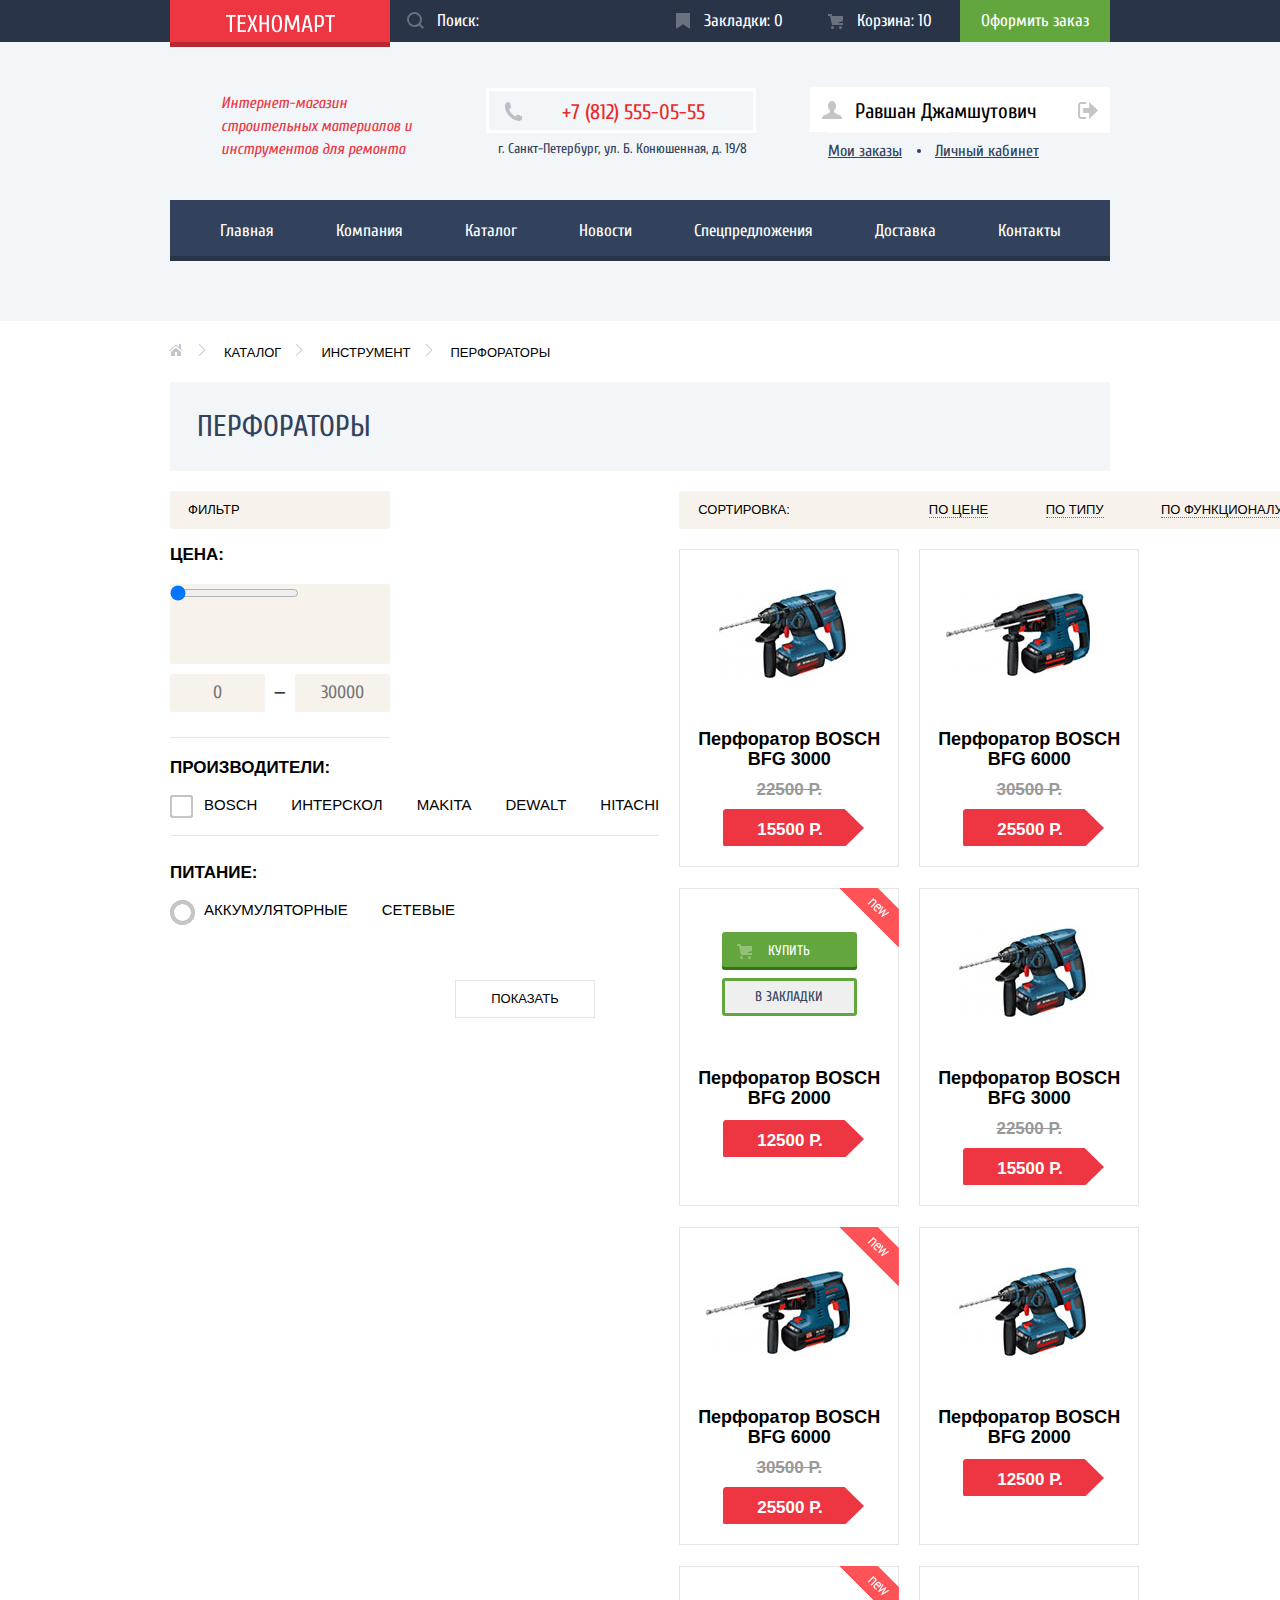
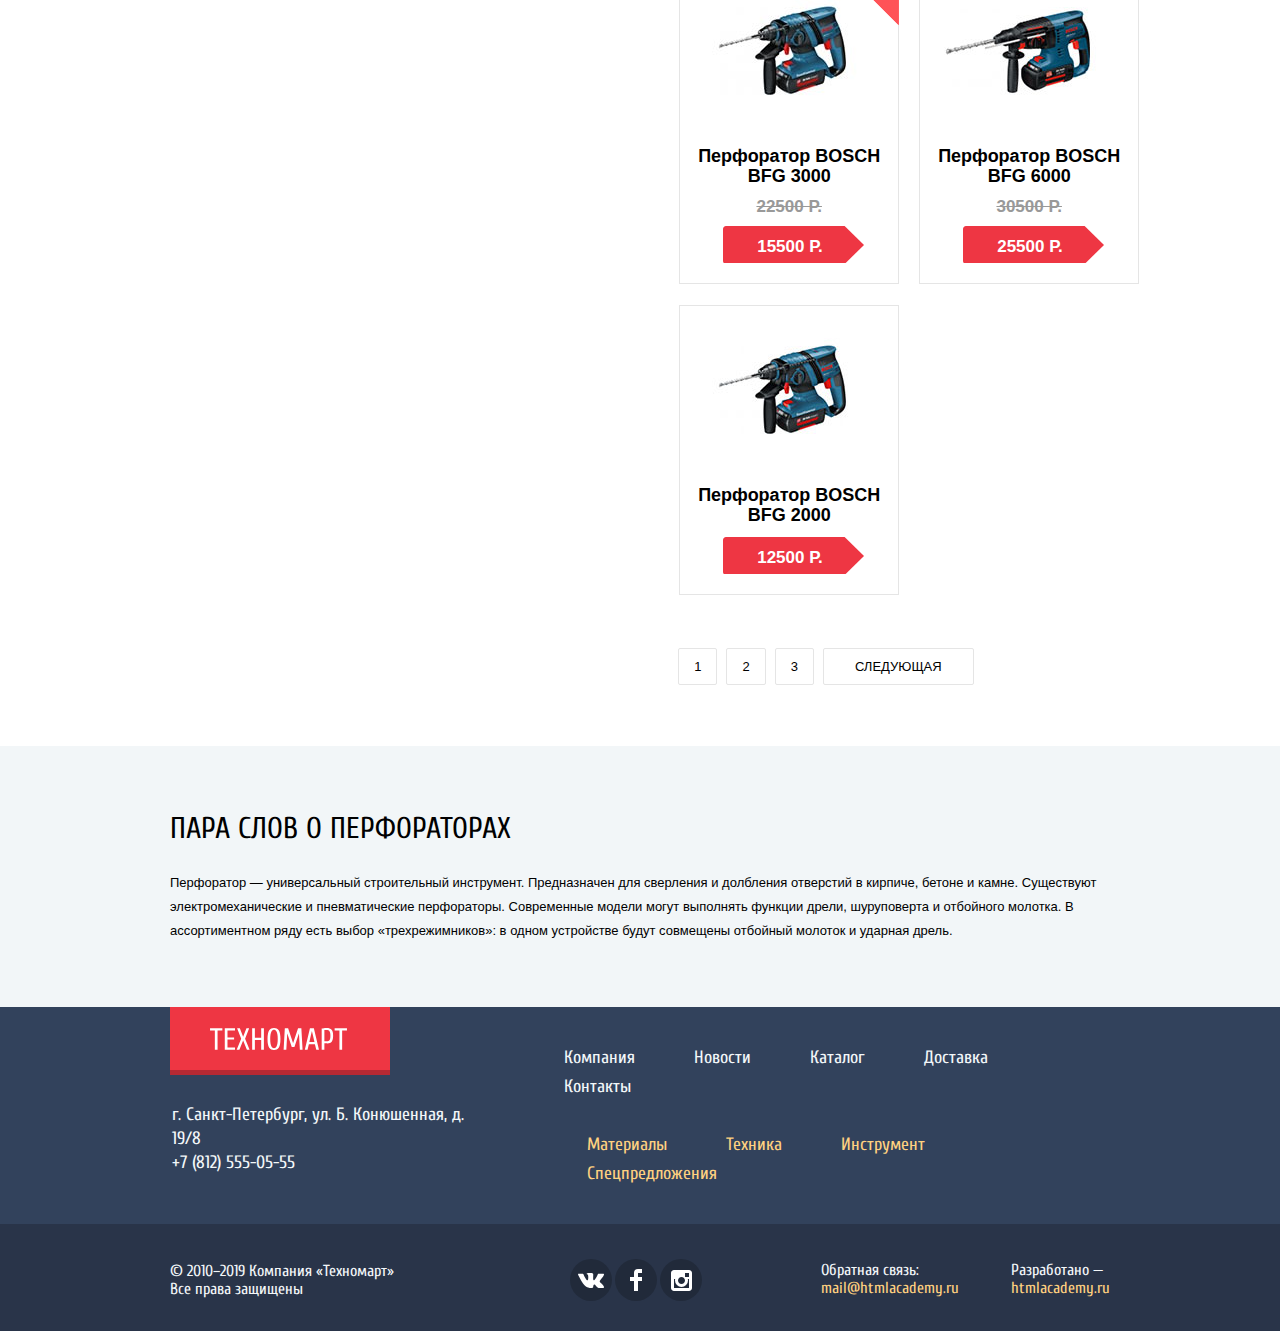
==== catalog.html @ efc005cf "Исправлены замечания :" ====
<!DOCTYPE html>
<html lang="ru">

<head>
  <meta charset="utf-8">
  <title>HTML Academy: Техномарт</title>
  <link rel="stylesheet" href="css/normalize.css">
  <link rel="stylesheet" href="css/style.css">
  <link href="https://fonts.googleapis.com/css?family=Open+Sans:400,700&subset=cyrillic-ext,cyrillic" rel="stylesheet"
    type="text/css">
  <link href="https://fonts.googleapis.com/css?family=Cuprum:400,400i,700&display=swap&subset=cyrillic"
    rel="stylesheet">
</head>

<body class="catalog-page">
  <header class="main-header-catalog">
    <!-- Секция верхней части header -->
    <div class="top-block">
      <div class="container">
        <div class="top-block-wrap">
          <!-- Логотип -->
            <a class="header-logo" href="index.html" class="logo"></a>
          <!-- Форма поиска -->
          <div class="search">
            <form action="#">
              <svg xmlns="http://www.w3.org/2000/svg" width="17" height="17" viewBox="0 0 17 17">
                <path fill="#ffffff"
                  d="M17 15.586l-3.542-3.542A7.465 7.465 0 0 0 15 7.5 7.5 7.5 0 1 0 7.5 15c1.71 0 3.282-.579 4.544-1.542L15.586 17 17 15.586zM2 7.5C2 4.467 4.467 2 7.5 2 10.532 2 13 4.467 13 7.5c0 3.032-2.468 5.5-5.5 5.5A5.506 5.506 0 0 1 2 7.5z" />
              </svg>
              <input type="search" name="search" placeholder="Поиск:">
              <button class="visually-hidden" type="submit">Отправить</button>
            </form>
          </div>
          <!-- Закладки -->
          <div class="bookmarks">
            <a class="bookmarks-link" href="#">Закладки: 0</a>
          </div>
          <!-- Корзина -->
          <div class="basket">
            <a class="basket-link" href="#">Корзина: 10</a>
          </div>
          <!--  Кнопка оформить заказ -->
          <div class="btn-checkout">
            <a class="checkout-link" href="#">Оформить заказ</a>
          </div>
        </div>
      </div>
    </div>

    <!-- Секция средней части header -->
    <div class="container">
      <div class="header-middle">
        <!-- Заголовок h1 -->
        <p class="description">
          Интернет-магазин строительных материалов и инструментов для ремонта
        </p>
        <!-- Адрес и телефон -->
        <div class="header-contacts">
          <div class="header-tel">
            <a class="header-tel-link" href="tel:+78125550505">+7 (812) 555-05-55</a>
          </div>
          <div class="header-address">
            <p>г. Санкт-Петербург, ул. Б. Конюшенная, д. 19/8</p>
          </div>
        </div>

        <!-- Вход и регистрация -->
        <div class="user-in">
          <ul class="ul-style">
            <li class="login-link">
              <a href="#">
                <svg xmlns="http://www.w3.org/2000/svg" width="20" height="17" viewBox="0 0 20 17">
                  <path fill="#c5c5c5" d="M14.875 8.5L6 0v6H0v5h6v6z" />
                  <path fill="#c5c5c5"
                    d="M16.986 15.01h-5.027V17h5.027c2.178 0 3.004-1.81 3.029-3.026V3.028C19.99 1.811 19.164 0 16.986 0h-5.027v1.99h5.027c.839 0 .992.681 1.01 1.057v10.904c-.017.376-.171 1.059-1.01 1.059z" />
                </svg>Войти</a>
            </li>
            <li class="check-in-link"><a href="#">Регистрация</a></li>
          </ul>
        </div>

        <div class="account">
          <ul class="ul-style">
            <li class="user-name">
              <svg class="name" xmlns="http://www.w3.org/2000/svg" width="20" height="18" viewBox="0 0 20 18">
                <path fill="#c5c5c5"
                  d="M17.881 14.166c-2.144-.735-4.256-1.666-5.207-2.39-.657-.501-.77-1.618-.517-2.415 1.118-.903 1.864-2.477 1.864-4.278C14.021 2.276 12.221 0 10 0S5.979 2.276 5.979 5.083c0 1.801.746 3.374 1.863 4.277.253.798.141 1.915-.517 2.416-.95.724-3.063 1.654-5.207 2.39S0 18 0 18h20s.025-3.099-2.119-3.834z" />
              </svg>
              Равшан Джамшутович
              <svg class="logout" xmlns="http://www.w3.org/2000/svg" width="21" height="17" viewBox="0 0 21 17">
                <g fill="#c5c5c5">
                  <path fill="#c5c5c5" d="M21 8.5L12.125 0v6h-6v5h6v6z" />
                  <path fill="#c5c5c5"
                    d="M3.106 13.952V3.048c.018-.376.171-1.057 1.01-1.057h5.027V0H4.116C1.938 0 1.112 1.81 1.087 3.027v10.946C1.112 15.189 1.938 17 4.116 17h5.027v-1.99H4.116c-.839 0-.992-.683-1.01-1.058z" />
                </g>
              </svg>
            </li>
            <!-- <div class="account-list"> -->
            <li><a href="#" class="my-orders">Мои заказы</a></li>
            <li><span class="point"></span></li>
            <li><a href="#" class="personal-account">Личный кабинет</a></li>
            <!-- </div> -->
          </ul>
        </div>
      </div>
    </div>

    <!-- Основное меню -->
    <div class="container">
      <nav class="main-navigation">
        <ul class="ul-style main-menu">
          <li class="li-style"><a href="#">Главная</a></li>
          <li class="li-style"><a href="#">Компания</a></li>
          <li class="li-style"><a href="#">Каталог</a></li>
          <li class="li-style"><a href="#">Новости</a></li>
          <li class="li-style"><a href="#">Спецпредложения</a></li>
          <li class="li-style"><a href="#">Доставка</a></li>
          <li class="li-style"><a href="#">Контакты</a></li>
        </ul>
      </nav>
    </div>
  </header>
  <main class="main-catalog">
    <div class="container">
      <!-- Хлебные крошки -->
      <div class="breadcrumbs-style">
        <ul class="ul-style breadcrumbs">
          <li class="li-style"><a class="index" href="index.html"></a></li>
          <li class="li-style"><a class="breadcrumbs-link" href="#">Каталог</a></li>
          <li class="li-style"><a class="breadcrumbs-link" href="#">Инструмент</a></li>
          <li class="li-style"><a class="breadcrumbs-link" href="#">Перфораторы</a></li>
        </ul>
      </div>
      <h1 class="perforator-title">Перфораторы</h1>
      <!--Всплывающее окно "Товар добавлен в корзину"-->
      <div class="order-status">
        <div class="order-white">
          <span class="icon-mark"></span>
          <p>Товар добавлен в корзину!</p>
          <button class="modal-close" type="button">Закрыть</button>
        </div>
        <div class="order-gray">
          <a class="checkout button-red" href="#">Оформить заказ</a>
          <button class="continue-shopping" type="button">Продолжить покупки</button>
        </div>
      </div>
      <!-- Фильтр выбора производителя и питания-->
      <div class="main-columns">
        <section class="range-options">
          <h2 class="visually-hidden">Выбор опций</h2>
          <h3 class="filter">Фильтр</h3>
          <h3 class="price">Цена:</h3>

          <div class="slider-price">
              <input type="range" min="0" max="30000" step="10" value="50">
          </div>
          
          <div class="input-price">
            <form action="#">
              <input type="text" name="min" placeholder="0">
              <span class="defis">&mdash;</span>
              <input type="text" name="max" placeholder="30000">
              <button class="visually-hidden" type="submit">Отправить</button>
            </form>
          </div>
          <form action="#" name="manufacturers">
            <fieldset class="fieldset-style manufacturers">
              <legend>Производители:</legend>
              <label>
                <input type="checkbox" name="manufacturer" value="BOSH">
                <span class="pseudocheckbox">bosch</span>
              </label>
              <label>
                <input type="checkbox" name="manufacturer" value="ИНТЕРСКОЛ">
                <span class="pseudocheckbox">интерскол</span>
              </label>
              <label>
                <input type="checkbox" name="manufacturer" value="MAKITA">
                <span class="pseudocheckbox">makita</span>
              </label>
              <label>
                <input type="checkbox" name="manufacturer" value="DEWALT">
                <span class="pseudocheckbox">dewalt</span>
              </label>
              <label>
                <input type="checkbox" name="manufacturer" value="HITACHI">
                <span class="pseudocheckbox">hitachi</span>
              </label>
            </fieldset>
            <fieldset class="fieldset-style power">
              <legend>Питание:</legend>
              <label>
                <input type="radio" name="power" value="battery">
                <span class="pseudocheckbox">Аккумуляторные</span>
              </label>
              <label>
                <input type="radio" name="power" value="plug">
                <span class="pseudocheckbox">Сетевые</span>
              </label>
              <div class="button">
                <input type="submit" value="Показать">
              </div>
            </fieldset>
          </form>
        </section>
        <!-- Каталог товаров -->
        <section class="catalog">
          <h2 class="visually-hidden">Список перфораторов</h2>

          <div class="sorting-block">
            <h3 class="sorting">Сортировка:</h3>
              <ul class="ul-style sorting-list">
                <li><a class="sorting-link" href="#">По цене</a></li>
                <li><a class="sorting-link" href="#">По типу</a></li>
                <li><a class="sorting-link" href="#">По функционалу</a></li>
              </ul>
            <span class="sorting-up" tabindex="0">
              <svg xmlns="http://www.w3.org/2000/svg" width="11" height="10" viewBox="0 0 11 10">
                <path fill="#231F20" d="M5.5 0L0 10h11z" /></svg>
            </span>
            <span class="sorting-down" tabindex="0">
              <svg xmlns="http://www.w3.org/2000/svg" width="11" height="10" viewBox="0 0 11 10">
                <path fill="#231F20" d="M5.5 10L0 0h11" /></svg>
            </span>
          </div>
          <ul class="ul-style catalog-list">
            <li class="catalog-item">
              <img src="/img/Perforator_1.jpg" width="218" height="170" alt="Перфоратор BOSH BFG 3000">
              <div class="catalog-title">Перфоратор BOSCH</div>
              <div class="catalog-model">BFG 3000</div>
              <div class="discount">22500 Р.</div>
              <div class="catalog-price">15500 Р.</div>
            </li>
            <li class="li-style catalog-item">
              <img src="/img/Perforator_2.jpg" width="218" height="170" alt="Перфоратор BOSH BFG 6000">
              <div class="catalog-title">Перфоратор BOSCH</div>
              <div class="catalog-model">BFG 6000</div>
              <div class="discount">30500 Р.</div>
              <div class="catalog-price">25500 Р.</div>
            </li>
            <li class="li-style catalog-item">
              <div class="new">новинка</div>
              <div class="catalog-buttons">
                <a class="buy-item" href="#">Купить</a>
                <button class="to-bookmarks" type="button">В закладки</button>
              </div>
              <img src="/img/Perforator_3.jpg" width="218" height="170" alt="Перфоратор BOSH BFG 2000">
              <div class="catalog-title">Перфоратор BOSCH</div>
              <div class="catalog-model">BFG 2000</div>
              <div class="discount"></div>
              <div class="catalog-price">12500 Р.</div>
            </li>
            <li class="catalog-item">
              <img src="/img/Perforator_1.jpg" width="218" height="170" alt="Перфоратор BOSH BFG 3000">
              <div class="catalog-title">Перфоратор BOSCH</div>
              <div class="catalog-model">BFG 3000</div>
              <div class="discount">22500 Р.</div>
              <div class="catalog-price">15500 Р.</div>
            </li>
            <li class="li-style catalog-item">
              <div class="new">новинка</div>
              <img src="/img/Perforator_2.jpg" width="218" height="170" alt="Перфоратор BOSH BFG 6000">
              <div class="catalog-title">Перфоратор BOSCH</div>
              <div class="catalog-model">BFG 6000</div>
              <div class="discount">30500 Р.</div>
              <div class="catalog-price">25500 Р.</div>
            </li>
            <li class="li-style catalog-item">
              <img src="/img/Perforator_3.jpg" width="218" height="170" alt="Перфоратор BOSH BFG 2000">
              <div class="catalog-title">Перфоратор BOSCH</div>
              <div class="catalog-model">BFG 2000</div>
              <div class="discount"></div>
              <div class="catalog-price">12500 Р.</div>
            </li>
            <li class="catalog-item">
              <div class="new">новинка</div>
              <img src="/img/Perforator_1.jpg" width="218" height="170" alt="Перфоратор BOSH BFG 3000">
              <div class="catalog-title">Перфоратор BOSCH</div>
              <div class="catalog-model">BFG 3000</div>
              <div class="discount">22500 Р.</div>
              <div class="catalog-price">15500 Р.</div>
            </li>
            <li class="li-style catalog-item">
              <img src="/img/Perforator_2.jpg" width="218" height="170" alt="Перфоратор BOSH BFG 6000">
              <div class="catalog-title">Перфоратор BOSCH</div>
              <div class="catalog-model">BFG 6000</div>
              <div class="discount">30500 Р.</div>
              <div class="catalog-price">25500 Р.</div>
            </li>
            <li class="li-style catalog-item">
              <img src="/img/Perforator_3.jpg" width="218" height="170" alt="Перфоратор BOSH BFG 2000">
              <div class="catalog-title">Перфоратор BOSCH</div>
              <div class="catalog-model">BFG 2000</div>
              <div class="discount"></div>
              <div class="catalog-price">12500 Р.</div>
            </li>
          </ul>
          <!-- Пагинация -->
          <ul class="ul-style pagination-list">
            <li class="pagination-item-current"><a href="#">1</a></li>
            <li class=""><a>2</a></li>
            <li class=""><a href="#">3</a></li>
            <li class="next"><a href="#">Следующая</a></li>
          </ul>
        </section>
      </div>
    </div>
    <section class="about-perforators">
      <div class="container-text">
        <h2>Пара слов о перфораторах</h2>
        <p>Перфоратор — универсальный строительный инструмент. Предназначен для сверления и долбления отверстий в
          кирпиче, бетоне и камне.
          Существуют электромеханические и пневматические перфораторы. Современные
          модели могут выполнять функции дрели, шуруповерта и отбойного молотка. В ассортиментном ряду есть выбор
          «трехрежимников»: в одном устройстве будут
          совмещены отбойный молоток и ударная дрель.
        </p>
      </div>
    </section>
  </main>
  <!-- Футер -->
  <footer class="main-footer">
    <!-- Светлая часть футера -->
    <div class="footer-light">
      <div class="container light">

        <div class="footer-logo-address">
          <!-- Логотип футера -->
          <div class="footer-logo">
            <a href="#" class="logo"></a>
          </div>
          <!-- Адрес и телефон в футере -->
          <div class="address-down">
            <p>г. Санкт-Петербург, ул. Б. Конюшенная, д. 19/8</p>
            <a href="tel:+78125550505">+7 (812) 555-05-55</a>
          </div>
        </div>

        <div class="footer-menu">
          <!-- Меню футера верхнее -->
          <ul class="ul-style footer-menu-above">
            <li class="li-style"><a href="#">Компания</a></li>
            <li class="li-style"><a href="#">Новости</a></li>
            <li class="li-style"><a href="#">Каталог</a></li>
            <li class="li-style"><a href="#">Доставка</a></li>
            <li class="li-style"><a href="#">Контакты</a></li>
          </ul>
          <!-- Меню футера нижнее -->
          <ul class="ul-style footer-menu-below">
            <li class="li-style"><a href="#">Материалы</a></li>
            <li class="li-style"><a href="#">Техника</a></li>
            <li class="li-style"><a href="#">Инструмент</a></li>
            <li class="li-style"><a href="#">Спецпредложения</a></li>
          </ul>
        </div>
      </div>
    </div>

    <!-- Темная часть футера -->
    <div class="footer-dark">
      <div class="container dark">
        <h2 class="visually-hidden">Контактная информация</h2>
        <!-- Копирайт -->
        <div class="copyright">
          <p> &copy; 2010–2019 Компания «Техномарт» Все права защищены
          </p>
        </div>
        <!-- Социальные сети -->
        <div class="footer-social">
          <ul class="ul-style">
            <li class="li-style social-btn-vk">
              <a href="#" class="social-vk"><span class="visually-hidden">Вконтакте</span>
              </a>
            </li>
            <li class=" li-style social-btn-fb">
              <a href="#" class="social-btn-fb"><span class="visually-hidden">Фейсбук</span></a>
            </li>
            <li class="li-style social-btn-insta">
              <a href="#" class="social-btn-inst"><span class="visually-hidden">Инстаграм</span></a>
            </li>
          </ul>
        </div>
        <!-- Обратная связь -->
        <div class="feedback-email">
          <p>Обратная связь:</p>
          <a class="footer-email" href="mail@htmlacademy.ru">mail@htmlacademy.ru</a>
        </div>
        <div class="footer-developed">
          <p>Разработано — </p>
          <a class="footer-htmlacademy" href="https://htmlacademy.ru">htmlacademy.ru</a>
        </div>
      </div>
    </div>
  </footer>
</body>

</html>
---- css/style.css ----
*,
*::before,
*::after {
  box-sizing: inherit;
}

html {
  box-sizing: border-box;
}

body {
  margin: 0;
  padding: 0;

  font-family: "Cuprum", "Arial", sans-serif;
  font-size: 18px;
  line-height: 24px;
  font-weight: 400;
  color: black;

  background-color: #ffffff;
}

input,
textarea,
iframe {
  border: none;
}

img {
  max-width: 100%;
  height: auto;
}

a {
  text-decoration: none;
  color: #000000;
}

.ul-style {
  list-style-type: none;
  margin: 0;
  padding: 0;
  font-size: 0;
}

h1 {
  margin: 0;
}

h2 {
  font-size: 30px;
  line-height: 30px;
  font-weight: 400;
  text-transform: uppercase;
  margin: 0;
}

h3 {
  font-family: "PT Sans", "Arial", sans-serif;
  font-size: 13px;
  font-weight: 400;
  line-height: 18px;
  text-transform: uppercase;
  margin: 0;
}


p {
  font-family: "PT Sans", "Arial", sans-serif;
  font-size: 13px;
  font-weight: 400;
  line-height: 24px;
  margin: 0;
}

.visually-hidden {
  position: absolute;
  width: 1px;
  height: 1px;
  margin: -1px;
  border: 0;
  padding: 0;
  clip: rect(0 0 0 0);
  overflow: hidden;
}

.button-red {
  display: flex;
  justify-content: center;

  padding: 11px 20px;

  font-size: 14px;
  font-weight: 400;
  line-height: 18px;
  color: #ffffff;
  text-transform: uppercase;

  background-color: #ee3643;
  border-radius: 3px;

  cursor: pointer;
}

.button-red:hover {
  background-color: #ca2c37;
}

.button-red:active {
  background-color: #ba2732;
}

.main-header {
  padding-bottom: 60px;
  margin-bottom: 60px;

  background-color: #f2f6f8;
}

/* Стилизация верхнего логотипа, поиска, закладки, корзина, кнопки "Оформить заказ" */
.top-block {
  background-color: #293449;
}

.top-block-wrap {
  position: relative;
  display: flex;
}

.header-logo {
  position: absolute;
  z-index: 1;
  width: 220px;
  height: 47px;

  background-color: #ee3643;
  box-shadow: inset 0px -5px 0 0 rgba(0, 0, 0, 0.24);

  background-image: url(../img/logo-technomart.svg);
  background-repeat: no-repeat;
  background-size: 109px 19px;
  background-position: 50% 50%;

  cursor: pointer;
}

.header-logo:hover {
  background-color: #ca2c37;
}

.header-logo:active {
  background-color: #ba2732;
}

/* Форма поиска */
.search {
  position: relative;
}

.search input {
  width: 270px;
  min-height: 42px;

  margin-left: 220px;
  padding-left: 47px;

  background-color: #293449;
}

.search svg {
  position: absolute;
  left: 237px;
  top: 12px;
  fill-opacity: 0.3;
}

.search:hover path {
  fill-opacity: 1;
}

.search:focus path {
  fill: #ee3643;
}

.top-block a,
.top-block input::placeholder {
  font-size: 17px;
  line-height: 18px;
  color: #ffffff;
}

.search input:hover {
  background-color: #212a3a;
}

.search input:focus {
  background-color: #ffffff;
}



/* Общая стилизация  */
.bookmarks,
.basket,
.btn-checkout {
  position: relative;
  display: flex;
  justify-content: center;
  align-items: center;

  width: 151px;
  height: 42px;
}

/* Закладки */
.bookmarks-link {
  margin-left: 16px;
}

.bookmarks::before {
  position: absolute;
  width: 14px;
  height: 16px;
  left: 16px;
  opacity: 0.3;

  content: " ";
  background-image: url(../img/icon-bookmark.svg);
  background-repeat: no-repeat;
}

.bookmarks:hover {
  background-color: #212a3a;
}
.bookmarks:hover::before {
  opacity: 1;
}

.bookmarks:active {
  background-color: #161d29;
  opacity: 0.6;
}

/* Корзина */
.basket-link {
  margin-left: 18px;
}

.basket::before {
  position: absolute;
  left: 18px;
  width: 15px;
  height: 15px;

  content: " ";
  background-image: url(../img/icon-cart.svg);
  background-repeat: no-repeat;
  opacity: 0.3;
}

.bookmarks .basket:focus {
  background-color: #ee3643;
}

.basket:hover {
  background-color: #212a3a;
}
.basket:hover::before {
  opacity: 1;
}

.basket:active {
  background-color: #161d29;
  opacity: 0.6;
}



/* Кнопка оформления заказа */
.btn-checkout {
  background-color: #63a63e;
}

.btn-checkout:hover {
  background-color: #5fbb2d;
}

.btn-checkout:active {
  background-color: #518534;
  opacity: 0.5;
}

/* Описание в хедере h1 телефон, адрес, блок "Войти Регистрация" */
.header-middle {
  position: relative;
  display: flex;
  margin-bottom: 39px;
}

/* Заголовок  h1 описание магазина */
.description {
  width: 210px;
  margin-top: 50px;
  margin-left: 51px;

  font-family: "Cuprum", "Arial", sans-serif;
  font-size: 16px;
  font-weight: 400;
  font-style: italic;
  line-height: 23px;
  text-align: left;
  color: #ee3643;

  letter-spacing: normal;
}

/* Блок адрес и телефон */
.header-tel {
  position: relative;
  display: flex;

  width: 270px;
  min-height: 45px;

  margin-top: 46px;
  margin-left: 58px;
  margin-right: 73px;
  margin-bottom: 4px;

  border: solid 3px #ffffff;
}

.header-tel-link {

  margin-left: 73px;
  margin-top: 9px;


  font-size: 21px;
  font-weight: 400;
  color: #e9292a;
}

.header-tel::before {
  position: absolute;

  width: 18px;
  height: 19px;
  left: 15px;
  top: 11px;

  content: " ";
  background-image: url(../img/icon-phone.svg);
  background-repeat: no-repeat;
}

.header-address {
  margin-left: 70px;
}

.header-address p {
  font-family: "Cuprum", "Arial", sans-serif;
  font-size: 14px;
  font-weight: 400;
  line-height: 24px;
  color: #32425c;
}

/* Войти Регистрация */

.user-in {
  width: 282px;
  margin-top: 46px;
}

.user-in .login-link {
  position: relative;
  margin-right: 10px;
}

.login-link a,
.check-in-link a {
  display: flex;
  justify-content: center;
  align-items: center;

  min-height: 45px;

  background-color: #ffffff;
}

.login-link a {
  width: 121px;
  padding-left: 19px;
}

.check-in-link a {
  width: 150px;
}

.user-in ul {
  display: flex;
}

.user-in li {
  font-size: 21px;
}

.login-link svg {
  position: absolute;
  background-position: 0 0;
  left: 13px;
  top: 15px;
}

.login-link:hover path {
  fill: #32425c;
}

.user-in a:hover {
  color: #ee3643;
}

.user-in a:active {
  opacity: 0.3;
  color: #000000;
}

/* Основная навигация */
.main-navigation {
  background-color: #32425c;
  box-shadow: inset 0px -5px 0 0 #293449;
}

.main-menu {
  display: flex;
  justify-content: center;
  align-items: center;
  flex-wrap: wrap;

  min-height: 60px;
}

.main-menu a {
  display: block;

  padding: 22px 31px;

  font-size: 17px;
  font-weight: 400;
  line-height: 17px;
  color: #ffffff;
}

.main-menu a:hover {
  background-color: #1d2739;
}

.main-menu a:active {
  opacity: 0.5;
}

/* Основная часть сайта */
.container,
.container-text {
  width: 940px;
  margin: 0 auto;
}

/* Секция Наши предложения */

.offers .top {
  display: flex;
  justify-content: space-between;
}

.our-offers li {
  position: relative;
  width: 300px;
  min-height: 123px;
  margin-bottom: 20px;

  font-size: 24px;
  line-height: 30px;
  color: #ffffff;
}

.our-offers p {
  font-family: "Cuprum", "Arial", sans-serif;
  font-weight: 700;
  font-size: 24px;
  line-height: 30px;
  color: #ffffff;

  padding-top: 20px;
  padding-left: 21px;
}

.offers .icon-1 {
  position: absolute;
  width: 44px;
  height: 65px;

  right: 43px;
  top: 32px;

  content: "";
  background-image: url(../img/icon-1.svg);
  background-repeat: no-repeat;
}

.offers .icon-2 {
  position: absolute;
  width: 75px;
  height: 61px;

  right: 29px;
  top: 33px;

  content: "";
  background-image: url(../img/icon-2.svg);
  background-repeat: no-repeat;
}

.offers .icon-3 {
  position: absolute;
  width: 78px;
  height: 62px;

  right: 32px;
  top: 31px;

  content: "";
  background-image: url(../img/icon-3.svg);
  background-repeat: no-repeat;
}

.offers .icon-4 {
  position: absolute;
  width: 59px;
  height: 72px;

  right: 46px;
  top: 26px;

  content: "";
  background-image: url(../img/icon-4.svg);
  background-repeat: no-repeat;
}

.offers .icon-5 {
  position: absolute;
  width: 78px;
  height: 63px;

  right: 32px;
  top: 32px;

  content: "";
  background-image: url(../img/icon-5.svg);
  background-repeat: no-repeat;
}

.offers .button {
  position: absolute;
  left: 24px;
  top: 62px;

  min-width: 135px;
  min-height: 38px;

  font-size: 14px;
  line-height: 18px;
  text-transform: uppercase;
  border-radius: 3px;
  color: #ffffff;
  text-align: center;

  padding: 10px 10px;

  background-color: rgba(0, 0, 0, 0.10);
  
}

.offers .button:hover {
  background-color: rgba(0, 0, 0, 0.20);
}

.offers .button:active {
  background-color: rgba(0, 0, 0, 0.30);
}

.offers-down {
  display: flex;
  margin-bottom: 33px;
}

.offers-down li {
  margin-left: 20px;
}
.materials .new {
  top: 0;
  right: 0;
}
/* Слайдер */
.slider {
  position: relative;
  width: 620px;
  height: 266px;

  background-image: url(../img/slider.jpg);
  background-repeat: no-repeat;
}

.slider .button-red {
  position: absolute;
  min-width: 195px;
  min-height: 38px;
  left: 26px;
  top: 206px;
}

li.materials,
li.delivery {
  background-color: #ffbf47;
}

li.instrument {
  background-color: #3bbce3;
}

li.machinery {
  background-color: #dc91d8;
}

li.discounts {
  background-color: #8ed78f;
}

/* Популярные товары */

.catalog-popular {
  display: flex;
  justify-content: space-between;

  margin-bottom: 20px;
}
 .popular-goods-title,
.popular-manufacturers-title {
  display: flex;
  align-items: center;
  padding-left: 27px;

  margin-bottom: 20px;
  min-height: 89px;

  color: #32425c;

  background-color: #f9f5f0;
}

.popular-goods-title a {
  width: 253px;
  margin-left: 372px;
} 

/* Популярные производители */
.popular-manufacturers-title a {
  width: 253px;
  margin-left: 268px;
}

.manufacturers-list {
  width: 940px;
  display: flex;
  justify-content: space-between;
  align-items: center;
  flex-wrap: wrap;

  margin-bottom: 65px;
}

.manufacturers-list li {
  width: 220px;
  min-height: 145px;
  border: solid 1px #eaeaea;
  background-color: #ffffff;
  margin-bottom: 20px;

  background-repeat: no-repeat;
  background-position: 50% 50%;
}

.bosсh {
  background-image: url(../img/bosch.png);
}

.makita {
  background-image: url(../img/makita.png);
}

.dewalt {
  background-image: url(../img/dewalt.png);
}

.interskol {
  background-image: url(../img/interskol.png);
}

.hitachi {
  background-image: url(../img/hitachi.png);
}

.lg {
  background-image: url(../img/lg.png);
}

.aeg {
  background-image: url(../img/aeg.png);
}

.metabo {
  background-image: url(../img/metabo.png);
}


.manufacturers-list li:hover {
  box-shadow: 0px 10px 25px 0 rgba(41, 52, 73, 0.5);
}

.manufacturers-list li:active {
  box-shadow: 0px 4px 10px 0 rgba(41, 52, 73, 0.5);
  opacity: 0.3;
}

/* Секция Сервисы */
.servises {
  display: flex;
  justify-content: center;
  align-items: center;
  background-color: #f4f8f9;

  margin-bottom: 78px;
  padding-top: 65px;
}

.about-servises {
  width: 398px;
  margin-bottom: 70px;
}

.about-servises h2 {
  margin-bottom: 28px;
}


.servises-list {
  margin-right: 80px;
  margin-bottom: 100px;

  font-size: 21px;
  font-weight: 600;
  line-height: 30px;

}

.servises-list li {
  width: 240px;
  min-height: 61px;
  box-shadow: 0px 1px 0 0 #293449,
    inset 0px 1px 0 0 #405069;
  background-color: #32425c;

  padding-left: 21px;
  padding-top: 13px;

  color: #ffffff;

  cursor: pointer;
}
.servises-list li:hover {
  background-color: #293449;
}
.servises-list li:focus {
  background-color: #ffffff;
  color: #32425c;
}
.delivery {
  width: 275px;
}

.delivery h2 {
  font-size: 36px;
  line-height: 36px;
  color: #32425c;
  margin-top: -2px;
  margin-bottom: 26px;
}

.our-servises {
  position: relative;
  display: flex;

}
.our-servises:after {
  position: absolute;
  width: 10px;
  height: 279px;
  left: 231px;
  bottom: 44px;

  content: " ";
  background-image: url(../img/shadow.png);
  background-repeat: no-repeat;
}

.our-servises .track {
  position: absolute;
  top: 22px;
  left: 468px;
}

/* Секция "О компании" */
.contacts-wrapper {
  position: relative;
  display: flex;

  margin-bottom: 84px;
}

.about-company {
  display: block;
  min-width: 520px;
}

.about-company .transport {
  font-size: 18px;
  font-weight: 400;
  line-height: 20px;
  margin-bottom: 36px;
}

.transport li {
  margin-top: 20px;
  margin-left: 35px;
}

.transport .dash {
  position: relative;

}
.transport .dash::before {
  position: absolute;
  content: "";
  top: 11px;
  left: -35px;
  width: 25px;
  height: 2px;
  background-color: #ee3643;
}

.about-company p {
  margin-top: 26px;
}

.contacts {
  margin-left: 119px;
}

.contacts h2 {
  margin-bottom: 27px;
}

.contacts a {
  width: 300px;
}


.about-company a {
  width: 220px;
}

.contacts .map {
  margin: 32px 0;
  
}

/* -------------------------------------------Стилизация catalog.html------------------------------------------------------ */
.main-header-catalog {
  padding-bottom: 60px;
  margin-bottom: 23px;
  background-color: #f2f6f8;
}

.account {
  /* display: none; */
  position: absolute;
  z-index: 3;
  right: 0px;
  top: 45px;

  width: 300px;
}


.user-name:hover path {
  fill: #32425c;
}

.user-name:active path {
  fill: #c5c5c5;
}

.user-name:active {
  color: #c5c5c5;
}

.account a:hover {
  color: red;
}

.account a:active {
  color: #c5c5c5;
}

.account ul {
  display: flex;
  flex-wrap: wrap;
}

.my-orders,
.personal-account {
  margin-right: 15px;
  margin-left: 18px;
  text-decoration: underline;
}

.account .user-name {
  position: relative;
  background-color: #ffffff;

  font-size: 21px;
  min-width: 299px;
  min-height: 45px;
  padding-top: 12px;
  padding-left: 45px;

  margin-bottom: 7px;

}

.user-name .name {
  position: absolute;
  left: 12px;
  top: 14px;
}

.user-name .logout {
  position: absolute;
  right: 11px;
  top: 15px;
}

.account a {
  font-size: 16px;
  color: #32425c;
}

.account .point {
  position: absolute;
top: 62px;
left: 107px;

  width: 4px;
  height: 4px;
  border-radius: 50%;
  background-color: #32425c;
  margin-right: 13px;
  margin-bottom: 6px;
}

/* Хлебные крошки  */

.breadcrumbs-style {
  margin-bottom: 20px;
}

.breadcrumbs {
  /* position: relative; */
  display: flex;
  


  font-family: "PT Sans", "Arial", sans-serif;
  font-size: 13px;
  font-weight: 400;
  line-height: 18px;
  text-transform: uppercase;

}

.breadcrumbs-link {
  position: relative;
  margin-right: 40px;
}

.breadcrumbs .index {
position: relative;
margin-right: 54px;
}
.breadcrumbs .index::before {
  position: absolute;
  content: "";
  left: -2px;
  top: 1;
  width: 14px;
  height: 12px;

  background-image: url(../img/icon-home.svg);
  background-repeat: no-repeat;
}

.breadcrumbs .breadcrumbs-link::before {
  position: absolute;
  content: "\00a0";
  left: -56px;
  width: 14px;
  height: 12px;
  margin-left: 30px;
  background-image: url(../img/icon-right-small.svg);
  background-repeat: no-repeat;
}

/* Заголовок Перфораторы */
.perforator-title {
  min-height: 89px;

  font-weight: 400;
  font-size: 30px;
  line-height: 30px;
  text-transform: uppercase;

  padding-left: 27px;
  padding-top: 30px;
  margin-bottom: 20px;

  color: #32425c;
  background-color: #f2f6f8;
}

.main-columns {
  display: flex;
}

/* Блок с ценой */

.input-price form {
  width: 220px;
  display: flex;
  justify-content: space-between;
  align-items: center;

  margin-bottom: 15px;
  padding-bottom: 25px;

  border-bottom: 1px solid #e5e5e5;
}

.input-price input {
  width: 95px;
  min-height: 38px;
  background-color: #f7f3ec;
  border-radius: 3px;

  text-align: center;
}

/* Фильтр выбора призводителя и питания */

legend {
  font-family: "PT Sans", "Arial", sans-serif;
  font-size: 17px;
  font-weight: bold;
  line-height: 30px;
  text-transform: uppercase;
}

.fieldset-style {
  border: none;
  padding: 0;
  margin: 0;
  margin-bottom: 22px;
}

.fieldset-style legend {
  margin-bottom: 12px;
}

.fieldset-style .button {
  margin-top: 80px;
}



.range-options .filter {
  width: 220px;
  min-height: 38px;
  background-color: #f7f3ec;
  border-radius: 3px;

  padding-top: 10px;
  padding-left: 18px;
  margin-bottom: 11px;

}

.range-options .price {
  font-size: 17px;
  font-weight: bold;
  line-height: 30px;
  margin-bottom: 14px;
}

.range-options .slider-price {
  width: 220px;
  min-height: 80px;
  background-color: #f7f3ec;
  border-radius: 3px;

  margin-bottom: 10px;
}

.manufacturers,
.power {
  position: relative;
  display: flex;
}

.pseudocheckbox {
  margin-left: 34px;
  cursor: pointer;
}

.manufacturers {
  border-bottom: 1px solid #e5e5e5;
}

.manufacturers .pseudocheckbox::before {
  position: absolute;

  content: "";
  width: 26px;
  height: 23px;

  left: 0px;

  background-image: url(../img/checkbox-off.svg);
  background-repeat: no-repeat;
}

.manufacturers input[type=checkbox]:checked+.pseudocheckbox::before {
  content: "";
  width: 26px;
  height: 23px;

  left: 0px;

  background-image: url(../img/checkbox-on.svg);
  background-repeat: no-repeat;
}

.power .pseudocheckbox::before {
  position: absolute;
  content: "";
  width: 25px;
  height: 25px;

  left: 0;

  background-image: url(../img/radio-off.svg);
  background-repeat: no-repeat;
}

.power input[type=radio]:checked+.pseudocheckbox::before {
  content: "";
  width: 25px;
  height: 25px;

  left: 0px;

  background-image: url(../img/radio-on.svg);
  background-repeat: no-repeat;
}
.range-options input[type=submit] {
  width: 140px;
  min-height: 38px;
  border: solid 1px #e5e5e5;
  background-color: #ffffff;

  font-family: "PT Sans", "Arial", sans-serif;
  font-size: 13px;
  font-weight: 400;
  line-height: 18px;
  text-transform: uppercase;

  cursor: pointer;
}
.range-options label {
  font-family: "PT Sans", "Arial", sans-serif;
  font-size: 15px;
  line-height: 20px;
  text-transform: uppercase;

  margin-bottom: 20px;
}

.range-options input[type=checkbox],
input[type=radio] {
  display: none;
}



/* Блок сортировки */
.sorting-block {
  display: flex;
  align-items: center;

  min-height: 38px;
  background-color: #f7f3ec;
  border-radius: 3px;

  margin-left: 20px;
  margin-bottom: 20px;
}


.sorting-link {
  border-bottom: 1px dotted #ee3643;
  cursor: pointer;
}

.sorting-link:hover {
  border-bottom: 1px solid #ee3643;
  color: #000000;
}

.sorting-link:focus {
  color: #ee3643;
  border-bottom: none;
}

.sorting-up path,
.sorting-down path {
  fill: #c5c5c5;
}

.sorting-up {
  margin-right: 20px;
}

.sorting-up:hover path,
.sorting-down:hover path {
  fill: #000000;
}

.sorting-up:focus path,
.sorting-down:focus path {
  fill: #ee3643;
}

.sorting {
  margin-right: 139px;
  margin-left: 19px;
}

.sorting-list {
  width: 354px;
  margin-right: 46px;

  display: flex;
  justify-content: space-between;

  font-family: "PT Sans", "Arial", sans-serif;
  font-size: 13px;
  font-weight: 400;
  line-height: 18px;
  text-transform: uppercase;
  color: #b2b2b2;
}

/* Стилизация кнопок товара */

.catalog-buttons {
  /* display: none; */
  position: absolute;
  z-index: 1;

  width: 218px;
  height: 164px;

  font-family: "Cuprum", "Arial", sans-serif;
  font-size: 14px;
  line-height: 18px;
  font-weight: 400;

  padding-top: 43px;

  background-color: #ffffff;
}

.buy-item,
.to-bookmarks {
  width: 135px;
  height: 38px;
  border-radius: 3px;


  font-size: 14px;
  font-weight: normal;
  text-transform: uppercase;

}

.buy-item {
  position: relative;
  display: inline-flex;
  justify-content: center;
  align-items: center;

  color: #ffffff;
  background-color: #63a63e;
  box-shadow: inset 0px -3px 0 0 #367315;

  margin-bottom: 8px;
}
.buy-item::before {
  position: absolute;
  left: 15px;
  width: 15px;
  height: 15px;

  content: " ";
  background-image: url(../img/icon-cart.svg);
  background-repeat: no-repeat;
  opacity: 0.3;
}
.buy-item:hover::before {
  opacity: 1;
}

.buy-item:hover {
  background-color: #5fbb2d;
}

.buy-item:active {
  background-color: #518534;
}

.to-bookmarks {
  border: solid 3px #63a63e;

  color: #32425c;
}

.to-bookmarks:hover {
  border: solid 3px #32425c;
}

.to-bookmarks:active {
  opacity: 0.3;
}

/* Стилизация карточки товара */

.catalog-popular {
  display: flex;
  justify-content: space-between;

  margin-bottom: 20px;
}
 .popular-goods-title,
.popular-manufacturers-title {
  display: flex;
  align-items: center;
  padding-left: 27px;

  margin-bottom: 20px;
  min-height: 89px;

  color: #32425c;

  background-color: #f9f5f0;
}

.popular-goods-title a {
  width: 253px;
  margin-left: 372px;
} 

.catalog-list,
.popular-list {
  position: relative;
  display: flex;
  flex-wrap: wrap;

  margin-bottom: 42px;
}
.popular-list {
  justify-content: space-between;
  margin-bottom: 22px;
}

.catalog-list li,
.popular-list li {
  font-family: "PT Sans", "Arial", sans-serif;
  font-size: 17px;
  line-height: 18px;
  font-weight: bold;
}

.catalog-item,
.popular-item {
  position: relative;
  display: block;
  min-width: 219px;

  border: solid 1px #e5e5e5;
  background-color: #ffffff;

  text-align: center;
}
.catalog-item {
  margin-left: 20px;
  margin-bottom: 21px;
}

.catalog-item:hover,
.popular-item:hover {
  box-shadow: 0px 10px 25px 0 rgba(41, 52, 73, 0.5);
  background-color: #ffffff;
}

.catalog-item img,
.popular-item img {
  width: 100%;
  margin-bottom: 5px;
}

.catalog-title,
.catalog-model {
  font-size: 18px;
  line-height: 20px;
  color: #000000;
}

.catalog-model {
  margin-bottom: 12px;
}

.discount {
  color: #999999;
  text-decoration: line-through;
  margin-bottom: 10px;
}

.catalog-price {
  display: block;

  width: 141px;
  height: 37px;
  background-image: url(../img/red-button.svg);
  background-repeat: no-repeat;
  margin-left: 43px;
  margin-bottom: 20px;

  text-align: left;
  padding-left: 34px;
  padding-top: 12px;

  color: #ffffff;

}


.new {
  width: 60px;
  height: 59px;

  position: absolute;
  z-index: 2;
  top: -1px;
  right: -1px;
  background-image: url(../img/new.png);
  font-size: 0;
}

/* Стилизация пагинации */
.pagination-list {
  display: flex;
  margin-bottom: 63px;
  margin-left: 10px;
}

.pagination-list a {
  font-family: "PT Sans", "Arial", sans-serif;
  font-size: 13px;
  line-height: 18px;
  text-transform: uppercase;
  padding: 10px 15px;

  border: solid 1px #e5e5e5;
  border-radius: 2px;
  margin-left: 9px;
  color: #000000;
}

.pagination-list .next a {
  padding: 10px 31px;
}

.pagination-list a:hover {
  border: solid 1px #bdc6ca;
}

.pagination-list a:active {
  border: solid 1px #ee3643;
}

.pagination-list a:focus {
  background-color: #ee3643;
}

/* Секция "О перфораторах" */
.about-perforators {
  background-color: #f2f6f8;
  min-height: 261px;
}

.about-perforators h2 {
  padding-top: 68px;
  padding-bottom: 27px;
}

/* Футер ----------------------------------------*/

.footer-light {
  min-height: 193px;
  background-color: #32425c;
}

.light,
.dark {
  display: flex;
}

.footer-left {
  margin-right: 68px;
}

.footer-logo {
  width: 220px;
  height: 68px;
  box-shadow: inset 0px -5px 0 0 rgba(0, 0, 0, 0.24);
  background-color: #ee3643;

  background-image: url(../img/logo-technomart.svg);
  background-repeat: no-repeat;
  background-position: 40px 21px;

  margin-bottom: 28px;
}

.address-down {
  margin-bottom: 49px;
  margin-left: 2px;
}

.address-down p,
.address-down a,
.footer-menu-above a,
.footer-menu-below a {
  font-family: "Cuprum", "Arial", sans-serif;
  font-size: 18px;
  font-weight: 400;
  line-height: 24px;
  color: #f3f7f9;
  background-color: inherit;

}

.footer-menu .footer-menu-above,
.footer-menu-below {
  display: flex;
  flex-wrap: wrap;

}

.footer-menu {
  margin-top: 39px;
}

.footer-menu-above {
  margin-left: 9px;
}

.footer-menu-below {
  margin-top: 29px;
  margin-left: 32px;
}

.footer-menu li {
  margin-left: 59px;
}

.footer-menu li:hover {
  text-decoration: underline;
}

.footer-menu li:active {
  opacity: 0.5;
}

.footer-menu-below a {
  color: #ffd180;
}

.footer-dark {
  min-height: 107px;
  background-color: #293449;
}

.copyright {
  margin-right: 109px;
  margin-top: 38px;
}

/* Социальные сети */
.footer-social ul {
  display: flex;
  margin-top: 35px;
  margin-left: 54px;
}

.footer-social li {
  width: 42px;
  min-height: 42px;
  border-radius: 50%;
  background-color: #212a3a;

  margin-right: 3px;
}

.footer-social li:hover {
  background-color: #ee3643;
}

.social-btn-vk {
  background-image: url(../img/icon-vk.svg);
  background-repeat: no-repeat;
  background-position: 50% 50%;
}

.social-btn-fb {
  background-image: url(../img/icon-fb.svg);
  background-repeat: no-repeat;
  background-position: 50% 50%;
}

.social-btn-insta {
  background-image: url(../img/icon-insta.svg);
  background-repeat: no-repeat;
  background-position: 50% 50%;
}

.footer-dark p {
  font-family: "Cuprum", "Arial", sans-serif;
  font-size: 16px;
  font-weight: 400;
  line-height: 18px;
  color: #f3f7f9;
  background-color: inherit;

  margin: 0;
}

.footer-developed,
.feedback-email {
  margin-top: 37px;

  line-height: 18px;
}

.feedback-email {
  margin-left: 116px;
  margin-right: 52px;
}

.footer-developed a,
.feedback-email a {
  font-size: 16px;
  color: #ffd180;
}

.footer-developed a:hover,
.feedback-email a:hover {
  text-decoration: underline;
}
.footer-developed a:active,
.feedback-email a:active {
  color: #ee3643;
} 

/* Всплывающие окна----------------------------------------------------------------------------------------------------- */

/* Всплывающее окно "Товар добавлен в корзину"  */
.order-status {
  display: none;
  position: fixed;
  top: 412px;
  left: 451px;
  z-index: 3;

  width: 620px;
  min-height: 282px;

  box-shadow: 0px 20px 40px 0 rgba(41, 52, 73, 0.75);
  border-top: 7px solid #ee3643;

  background-color: #ffffff;
}

.order-white {
  position: relative;
  display: flex;
  justify-content: center;
  align-items: center;

  min-height: 163px;
}

.icon-mark {
  position: absolute;
  width: 68px;
  height: 68px;
  left: 82px;
  top: 47px;

  background-image: url(../img/icon-mark.svg);
  background-repeat: no-repeat;
}

.order-gray {
  background-color: #f1f1f1;

  display: flex;
  justify-content: center;
  align-items: center;

  min-height: 112px;
}

.order-status p {
  font-family: "Cuprum", "Arial", sans-serif;
  font-size: 30px;
  font-weight: 400;
  line-height: 30px;

  margin-left: 56px;
}

.checkout {
  width: 220px;
}

.continue-shopping {
  width: 220px;
  font-size: 14px;
  font-weight: 400;
  line-height: 18px;
  text-transform: uppercase;
  border: none;

  background-color: #ffffff;

  margin-left: 20px;
  padding: 10px 0;

  cursor: pointer;
}


/* Всплывающее окно "Форма обратной связи" */
.modal-feedback {
  display: none;
  position: fixed;
  width: 620px;
  min-height: 430px;

  bottom: 202px;
  left: 50%;
  z-index: 5;

  margin-left: -310px;
  padding: 0 80px;
  padding-top: 47px;

  box-shadow: 0px 20px 40px 0 rgba(0, 0, 0, 0.75);
  border-top: 7px solid #ee3643;
  background-color: #ffffff;

}

.feedback-form {
  display: flex;
  flex-wrap: wrap;
  justify-content: space-between;
}
.form-block {
  display: flex;
  flex-direction: column;
}
.feedback-textarea {
  width: 460px;
}

.modal-feedback input,
.modal-feedback textarea {
  border: solid 2px #dee3e4;
  border-radius: 2px;

  font-family: "PT Sans", "Arial", sans-serif;
  font-size: 13px;
  line-height: 18px;
  padding-left: 14px;
  margin-bottom: 22px;
}

.feedback-form input {
  width: 220px;
  min-height: 36px;
}

.feedback-form label {
  line-height: 18px;
  margin-bottom: 10px;

}

.feedback-send {
  width: 460px;
  margin-top: 54px;
}

/* Всплывающее окно "Карта" */
.modal-map {
  display: none;
  position: absolute;
  width: 940px;
  height: 446px;
  z-index: 4;

  bottom: 350px;
  left: 50%;
  margin-left: -470px;

  background-color: #ffffff;

  box-shadow: 0px 0px 15px 0 rgba(0, 0, 0, 0.5);
}

/* Крестик */

.modal-close {
  position: absolute;
  top: 10px;
  right: 6px;

  width: 21px;
  height: 21px;

  font-size: 0;
  border: 0;

  cursor: pointer;
  background-color: transparent;
}

.modal-close::before,
.modal-close::after {
  position: absolute;
  content: "";
  top: 9px;
  left: -3px;
  width: 26px;
  height: 4px;
  background-color: #ee3643;
}

.modal-close::before {
  transform: rotate(45deg);
}

.modal-close::after {
  transform: rotate(-45deg);
}
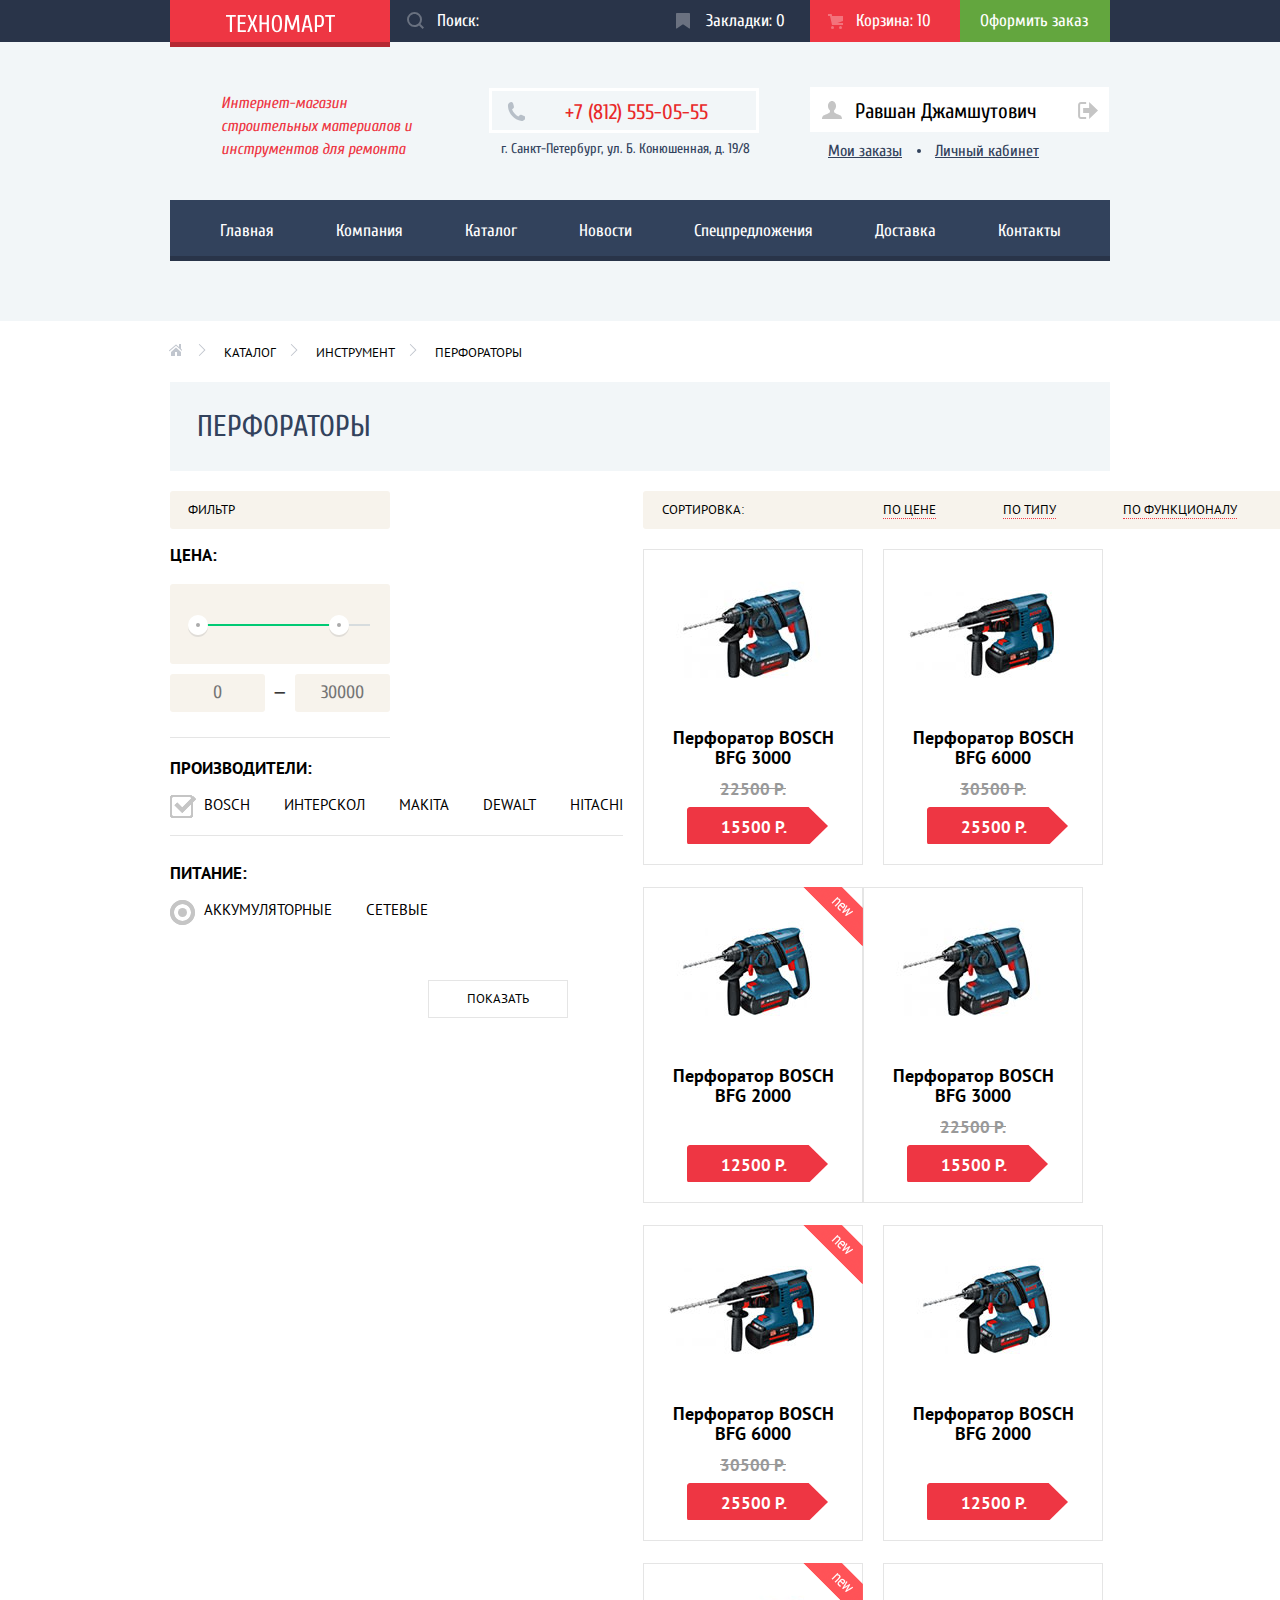
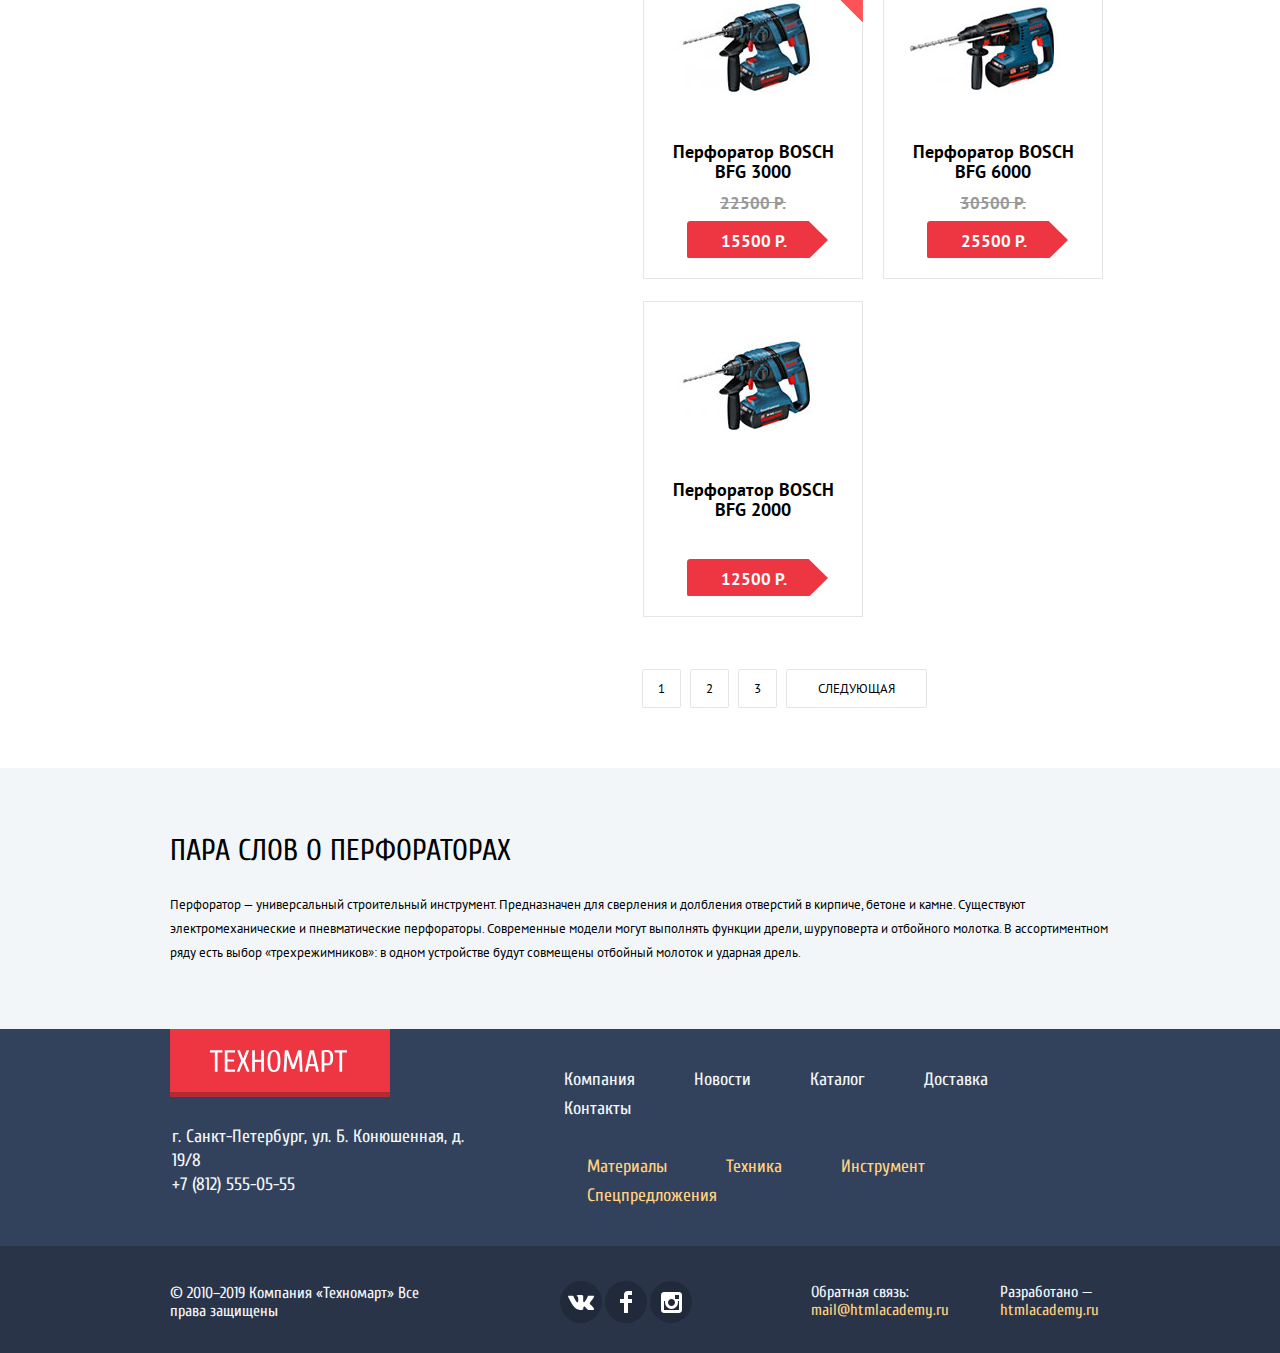
==== commit 00c460b5: "1. Стилизован весь проект" ====
--- a/catalog.html
+++ b/catalog.html
@@ -6,9 +6,8 @@
   <title>HTML Academy: Техномарт</title>
   <link rel="stylesheet" href="css/normalize.css">
   <link rel="stylesheet" href="css/style.css">
-  <link href="https://fonts.googleapis.com/css?family=Open+Sans:400,700&subset=cyrillic-ext,cyrillic" rel="stylesheet"
-    type="text/css">
-  <link href="https://fonts.googleapis.com/css?family=Cuprum:400,400i,700&display=swap&subset=cyrillic"
+  <link
+    href="https://fonts.googleapis.com/css?family=Cuprum:400,400i,700%7cPT+Sans:400,700&display=swap&subset=cyrillic"
     rel="stylesheet">
 </head>
 
@@ -19,30 +18,24 @@
       <div class="container">
         <div class="top-block-wrap">
           <!-- Логотип -->
-            <a class="header-logo" href="index.html" class="logo"></a>
+          <a class="header-logo" href="index.html" class="logo"></a>
           <!-- Форма поиска -->
           <div class="search">
             <form action="#">
+              <input type="search" name="search" placeholder="Поиск:">
               <svg xmlns="http://www.w3.org/2000/svg" width="17" height="17" viewBox="0 0 17 17">
                 <path fill="#ffffff"
                   d="M17 15.586l-3.542-3.542A7.465 7.465 0 0 0 15 7.5 7.5 7.5 0 1 0 7.5 15c1.71 0 3.282-.579 4.544-1.542L15.586 17 17 15.586zM2 7.5C2 4.467 4.467 2 7.5 2 10.532 2 13 4.467 13 7.5c0 3.032-2.468 5.5-5.5 5.5A5.506 5.506 0 0 1 2 7.5z" />
               </svg>
-              <input type="search" name="search" placeholder="Поиск:">
               <button class="visually-hidden" type="submit">Отправить</button>
             </form>
           </div>
           <!-- Закладки -->
-          <div class="bookmarks">
-            <a class="bookmarks-link" href="#">Закладки: 0</a>
-          </div>
+          <a class="bookmarks" href="#">Закладки: 0</a>
           <!-- Корзина -->
-          <div class="basket">
-            <a class="basket-link" href="#">Корзина: 10</a>
-          </div>
+          <a class="basket" href="#">Корзина: 10</a>
           <!--  Кнопка оформить заказ -->
-          <div class="btn-checkout">
-            <a class="checkout-link" href="#">Оформить заказ</a>
-          </div>
+          <a class="btn-checkout" href="#">Оформить заказ</a>
         </div>
       </div>
     </div>
@@ -64,21 +57,7 @@
           </div>
         </div>
 
-        <!-- Вход и регистрация -->
-        <div class="user-in">
-          <ul class="ul-style">
-            <li class="login-link">
-              <a href="#">
-                <svg xmlns="http://www.w3.org/2000/svg" width="20" height="17" viewBox="0 0 20 17">
-                  <path fill="#c5c5c5" d="M14.875 8.5L6 0v6H0v5h6v6z" />
-                  <path fill="#c5c5c5"
-                    d="M16.986 15.01h-5.027V17h5.027c2.178 0 3.004-1.81 3.029-3.026V3.028C19.99 1.811 19.164 0 16.986 0h-5.027v1.99h5.027c.839 0 .992.681 1.01 1.057v10.904c-.017.376-.171 1.059-1.01 1.059z" />
-                </svg>Войти</a>
-            </li>
-            <li class="check-in-link"><a href="#">Регистрация</a></li>
-          </ul>
-        </div>
-
+        <!-- Аккаунт -->
         <div class="account">
           <ul class="ul-style">
             <li class="user-name">
@@ -109,13 +88,13 @@
     <div class="container">
       <nav class="main-navigation">
         <ul class="ul-style main-menu">
-          <li class="li-style"><a href="#">Главная</a></li>
-          <li class="li-style"><a href="#">Компания</a></li>
-          <li class="li-style"><a href="#">Каталог</a></li>
-          <li class="li-style"><a href="#">Новости</a></li>
-          <li class="li-style"><a href="#">Спецпредложения</a></li>
-          <li class="li-style"><a href="#">Доставка</a></li>
-          <li class="li-style"><a href="#">Контакты</a></li>
+          <li class=""><a href="#">Главная</a></li>
+          <li class=""><a href="#">Компания</a></li>
+          <li class=""><a href="#">Каталог</a></li>
+          <li class=""><a href="#">Новости</a></li>
+          <li class=""><a href="#">Спецпредложения</a></li>
+          <li class=""><a href="#">Доставка</a></li>
+          <li class=""><a href="#">Контакты</a></li>
         </ul>
       </nav>
     </div>
@@ -125,10 +104,10 @@
       <!-- Хлебные крошки -->
       <div class="breadcrumbs-style">
         <ul class="ul-style breadcrumbs">
-          <li class="li-style"><a class="index" href="index.html"></a></li>
-          <li class="li-style"><a class="breadcrumbs-link" href="#">Каталог</a></li>
-          <li class="li-style"><a class="breadcrumbs-link" href="#">Инструмент</a></li>
-          <li class="li-style"><a class="breadcrumbs-link" href="#">Перфораторы</a></li>
+          <li class=""><a class="index" href="index.html"></a></li>
+          <li class=""><a class="breadcrumbs-link" href="#">Каталог</a></li>
+          <li class=""><a class="breadcrumbs-link" href="#">Инструмент</a></li>
+          <li class=""><a class="breadcrumbs-link" href="#">Перфораторы</a></li>
         </ul>
       </div>
       <h1 class="perforator-title">Перфораторы</h1>
@@ -145,29 +124,32 @@
         </div>
       </div>
       <!-- Фильтр выбора производителя и питания-->
-      <div class="main-columns">
+      <type="range" class="main-columns">
         <section class="range-options">
           <h2 class="visually-hidden">Выбор опций</h2>
           <h3 class="filter">Фильтр</h3>
           <h3 class="price">Цена:</h3>
 
-          <div class="slider-price">
+          <form class="input-price" action="#">
+            <div class="slider-price">
               <input type="range" min="0" max="30000" step="10" value="50">
-          </div>
-          
-          <div class="input-price">
-            <form action="#">
+              <span class="green-range"></span>
+              <span class="first-button"></span>
+              <span class="second-button"></span>
+            </div>
+            <div class="range-price">
               <input type="text" name="min" placeholder="0">
               <span class="defis">&mdash;</span>
               <input type="text" name="max" placeholder="30000">
-              <button class="visually-hidden" type="submit">Отправить</button>
-            </form>
-          </div>
+            </div>
+            <button class="visually-hidden" type="submit">Отправить</button>
+          </form>
+
           <form action="#" name="manufacturers">
             <fieldset class="fieldset-style manufacturers">
               <legend>Производители:</legend>
               <label>
-                <input type="checkbox" name="manufacturer" value="BOSH">
+                <input checked type="checkbox" name="manufacturer" value="BOSH">
                 <span class="pseudocheckbox">bosch</span>
               </label>
               <label>
@@ -175,7 +157,7 @@
                 <span class="pseudocheckbox">интерскол</span>
               </label>
               <label>
-                <input type="checkbox" name="manufacturer" value="MAKITA">
+                <input checked type="checkbox" name="manufacturer" value="MAKITA">
                 <span class="pseudocheckbox">makita</span>
               </label>
               <label>
@@ -190,7 +172,7 @@
             <fieldset class="fieldset-style power">
               <legend>Питание:</legend>
               <label>
-                <input type="radio" name="power" value="battery">
+                <input checked type="radio" name="power" value="battery">
                 <span class="pseudocheckbox">Аккумуляторные</span>
               </label>
               <label>
@@ -209,11 +191,11 @@
 
           <div class="sorting-block">
             <h3 class="sorting">Сортировка:</h3>
-              <ul class="ul-style sorting-list">
-                <li><a class="sorting-link" href="#">По цене</a></li>
-                <li><a class="sorting-link" href="#">По типу</a></li>
-                <li><a class="sorting-link" href="#">По функционалу</a></li>
-              </ul>
+            <ul class="ul-style sorting-list">
+              <li><a class="sorting-link" href="#">По цене</a></li>
+              <li><a class="sorting-link" href="#">По типу</a></li>
+              <li><a class="sorting-link" href="#">По функционалу</a></li>
+            </ul>
             <span class="sorting-up" tabindex="0">
               <svg xmlns="http://www.w3.org/2000/svg" width="11" height="10" viewBox="0 0 11 10">
                 <path fill="#231F20" d="M5.5 0L0 10h11z" /></svg>
@@ -225,48 +207,68 @@
           </div>
           <ul class="ul-style catalog-list">
             <li class="catalog-item">
-              <img src="/img/Perforator_1.jpg" width="218" height="170" alt="Перфоратор BOSH BFG 3000">
+              <div class="catalog-buttons">
+                <a class="buy-item" href="#">Купить</a>
+                <button class="to-bookmarks" type="button">В закладки</button>
+              </div>
+              <img src="img/Perforator_1.jpg" width="218" height="170" alt="Перфоратор BOSH BFG 3000">
               <div class="catalog-title">Перфоратор BOSCH</div>
               <div class="catalog-model">BFG 3000</div>
               <div class="discount">22500 Р.</div>
               <div class="catalog-price">15500 Р.</div>
             </li>
-            <li class="li-style catalog-item">
-              <img src="/img/Perforator_2.jpg" width="218" height="170" alt="Перфоратор BOSH BFG 6000">
+            <li class="catalog-item">
+              <div class="catalog-buttons">
+                <a class="buy-item" href="#">Купить</a>
+                <button class="to-bookmarks" type="button">В закладки</button>
+              </div>
+              <img src="img/Perforator_2.jpg" width="218" height="170" alt="Перфоратор BOSH BFG 6000">
               <div class="catalog-title">Перфоратор BOSCH</div>
               <div class="catalog-model">BFG 6000</div>
               <div class="discount">30500 Р.</div>
               <div class="catalog-price">25500 Р.</div>
             </li>
-            <li class="li-style catalog-item">
+            <li class="catalog-item">
               <div class="new">новинка</div>
               <div class="catalog-buttons">
                 <a class="buy-item" href="#">Купить</a>
                 <button class="to-bookmarks" type="button">В закладки</button>
               </div>
-              <img src="/img/Perforator_3.jpg" width="218" height="170" alt="Перфоратор BOSH BFG 2000">
+              <img src="img/Perforator_3.jpg" width="218" height="170" alt="Перфоратор BOSH BFG 2000">
               <div class="catalog-title">Перфоратор BOSCH</div>
               <div class="catalog-model">BFG 2000</div>
               <div class="discount"></div>
               <div class="catalog-price">12500 Р.</div>
             </li>
             <li class="catalog-item">
-              <img src="/img/Perforator_1.jpg" width="218" height="170" alt="Перфоратор BOSH BFG 3000">
+              <div class="catalog-buttons">
+                <a class="buy-item" href="#">Купить</a>
+                <button class="to-bookmarks" type="button">В закладки</button>
+              </div>
+              <img src="img/Perforator_1.jpg" width="218" height="170" alt="Перфоратор BOSH BFG 3000">
               <div class="catalog-title">Перфоратор BOSCH</div>
               <div class="catalog-model">BFG 3000</div>
               <div class="discount">22500 Р.</div>
               <div class="catalog-price">15500 Р.</div>
             </li>
-            <li class="li-style catalog-item">
+            <li class="catalog-item">
               <div class="new">новинка</div>
-              <img src="/img/Perforator_2.jpg" width="218" height="170" alt="Перфоратор BOSH BFG 6000">
+              <div class="catalog-buttons">
+                <a class="buy-item" href="#">Купить</a>
+                <button class="to-bookmarks" type="button">В закладки</button>
+              </div>
+              <img src="img/Perforator_2.jpg" width="218" height="170" alt="Перфоратор BOSH BFG 6000">
               <div class="catalog-title">Перфоратор BOSCH</div>
               <div class="catalog-model">BFG 6000</div>
               <div class="discount">30500 Р.</div>
               <div class="catalog-price">25500 Р.</div>
             </li>
-            <li class="li-style catalog-item">
-              <img src="/img/Perforator_3.jpg" width="218" height="170" alt="Перфоратор BOSH BFG 2000">
+            <li class="catalog-item">
+              <div class="catalog-buttons">
+                <a class="buy-item" href="#">Купить</a>
+                <button class="to-bookmarks" type="button">В закладки</button>
+              </div>
+              <img src="img/Perforator_3.jpg" width="218" height="170" alt="Перфоратор BOSH BFG 2000">
               <div class="catalog-title">Перфоратор BOSCH</div>
               <div class="catalog-model">BFG 2000</div>
               <div class="discount"></div>
@@ -274,21 +276,33 @@
             </li>
             <li class="catalog-item">
               <div class="new">новинка</div>
-              <img src="/img/Perforator_1.jpg" width="218" height="170" alt="Перфоратор BOSH BFG 3000">
+              <div class="catalog-buttons">
+                <a class="buy-item" href="#">Купить</a>
+                <button class="to-bookmarks" type="button">В закладки</button>
+              </div>
+              <img src="img/Perforator_1.jpg" width="218" height="170" alt="Перфоратор BOSH BFG 3000">
               <div class="catalog-title">Перфоратор BOSCH</div>
               <div class="catalog-model">BFG 3000</div>
               <div class="discount">22500 Р.</div>
               <div class="catalog-price">15500 Р.</div>
             </li>
-            <li class="li-style catalog-item">
-              <img src="/img/Perforator_2.jpg" width="218" height="170" alt="Перфоратор BOSH BFG 6000">
+            <li class="catalog-item">
+              <div class="catalog-buttons">
+                <a class="buy-item" href="#">Купить</a>
+                <button class="to-bookmarks" type="button">В закладки</button>
+              </div>
+              <img src="img/Perforator_2.jpg" width="218" height="170" alt="Перфоратор BOSH BFG 6000">
               <div class="catalog-title">Перфоратор BOSCH</div>
               <div class="catalog-model">BFG 6000</div>
               <div class="discount">30500 Р.</div>
               <div class="catalog-price">25500 Р.</div>
             </li>
-            <li class="li-style catalog-item">
-              <img src="/img/Perforator_3.jpg" width="218" height="170" alt="Перфоратор BOSH BFG 2000">
+            <li class="catalog-item">
+              <div class="catalog-buttons">
+                <a class="buy-item" href="#">Купить</a>
+                <button class="to-bookmarks" type="button">В закладки</button>
+              </div>
+              <img src="img/Perforator_3.jpg" width="218" height="170" alt="Перфоратор BOSH BFG 2000">
               <div class="catalog-title">Перфоратор BOSCH</div>
               <div class="catalog-model">BFG 2000</div>
               <div class="discount"></div>
@@ -303,7 +317,7 @@
             <li class="next"><a href="#">Следующая</a></li>
           </ul>
         </section>
-      </div>
+    </div>
     </div>
     <section class="about-perforators">
       <div class="container-text">
@@ -339,18 +353,18 @@
         <div class="footer-menu">
           <!-- Меню футера верхнее -->
           <ul class="ul-style footer-menu-above">
-            <li class="li-style"><a href="#">Компания</a></li>
-            <li class="li-style"><a href="#">Новости</a></li>
-            <li class="li-style"><a href="#">Каталог</a></li>
-            <li class="li-style"><a href="#">Доставка</a></li>
-            <li class="li-style"><a href="#">Контакты</a></li>
+            <li class=""><a href="#">Компания</a></li>
+            <li class=""><a href="#">Новости</a></li>
+            <li class=""><a href="#">Каталог</a></li>
+            <li class=""><a href="#">Доставка</a></li>
+            <li class=""><a href="#">Контакты</a></li>
           </ul>
           <!-- Меню футера нижнее -->
           <ul class="ul-style footer-menu-below">
-            <li class="li-style"><a href="#">Материалы</a></li>
-            <li class="li-style"><a href="#">Техника</a></li>
-            <li class="li-style"><a href="#">Инструмент</a></li>
-            <li class="li-style"><a href="#">Спецпредложения</a></li>
+            <li class=""><a href="#">Материалы</a></li>
+            <li class=""><a href="#">Техника</a></li>
+            <li class=""><a href="#">Инструмент</a></li>
+            <li class=""><a href="#">Спецпредложения</a></li>
           </ul>
         </div>
       </div>
@@ -362,24 +376,21 @@
         <h2 class="visually-hidden">Контактная информация</h2>
         <!-- Копирайт -->
         <div class="copyright">
-          <p> &copy; 2010–2019 Компания «Техномарт» Все права защищены
-          </p>
+          <p> &copy; 2010–2019 Компания «Техномарт» Все права защищены</p>
         </div>
         <!-- Социальные сети -->
-        <div class="footer-social">
-          <ul class="ul-style">
-            <li class="li-style social-btn-vk">
-              <a href="#" class="social-vk"><span class="visually-hidden">Вконтакте</span>
-              </a>
-            </li>
-            <li class=" li-style social-btn-fb">
-              <a href="#" class="social-btn-fb"><span class="visually-hidden">Фейсбук</span></a>
-            </li>
-            <li class="li-style social-btn-insta">
-              <a href="#" class="social-btn-inst"><span class="visually-hidden">Инстаграм</span></a>
-            </li>
-          </ul>
-        </div>
+        <ul class="ul-style footer-social">
+          <li class=" social-btn-vk">
+            <a href="#" class="social-vk"><span class="visually-hidden">Вконтакте</span>
+            </a>
+          </li>
+          <li class="  social-btn-fb">
+            <a href="#" class="social-btn-fb"><span class="visually-hidden">Фейсбук</span></a>
+          </li>
+          <li class=" social-btn-insta">
+            <a href="#" class="social-btn-inst"><span class="visually-hidden">Инстаграм</span></a>
+          </li>
+        </ul>
         <!-- Обратная связь -->
         <div class="feedback-email">
           <p>Обратная связь:</p>
--- a/css/style.css
+++ b/css/style.css
@@ -179,7 +179,7 @@
   fill-opacity: 1;
 }
 
-.search:focus path {
+input[type=search]:focus path {
   fill: #ee3643;
 }
 
@@ -198,19 +198,25 @@
   background-color: #ffffff;
 }
 
-
-
 /* Общая стилизация  */
 .bookmarks,
 .basket,
 .btn-checkout {
   position: relative;
   display: flex;
-  justify-content: center;
   align-items: center;
 
   width: 151px;
   height: 42px;
+}
+
+.btn-checkout {
+  padding-left: 20px;
+}
+
+.bookmarks,
+.basket {
+  padding-left: 46px;
 }
 
 /* Закладки */
@@ -233,6 +239,7 @@
 .bookmarks:hover {
   background-color: #212a3a;
 }
+
 .bookmarks:hover::before {
   opacity: 1;
 }
@@ -259,13 +266,14 @@
   opacity: 0.3;
 }
 
-.bookmarks .basket:focus {
+.catalog-page .basket {
   background-color: #ee3643;
 }
 
 .basket:hover {
   background-color: #212a3a;
 }
+
 .basket:hover::before {
   opacity: 1;
 }
@@ -336,7 +344,6 @@
   margin-left: 73px;
   margin-top: 9px;
 
-
   font-size: 21px;
   font-weight: 400;
   color: #e9292a;
@@ -580,7 +587,7 @@
   padding: 10px 10px;
 
   background-color: rgba(0, 0, 0, 0.10);
-  
+
 }
 
 .offers .button:hover {
@@ -599,28 +606,197 @@
 .offers-down li {
   margin-left: 20px;
 }
+
 .materials .new {
   top: 0;
   right: 0;
 }
+
 /* Слайдер */
 .slider {
   position: relative;
   width: 620px;
   height: 266px;
-
+  overflow: hidden;
+}
+
+p.upper {
+  position: absolute;
+  left: 24px;
+  top: 24px;
+  z-index: 10;
+
+  font-family: "Cuprum", "Arial", sans-serif;
+  font-weight: 700;
+  font-size: 36px;
+  text-transform: uppercase;
+  line-height: 36px;
+  color: #ffffff;
+}
+
+p.lower {
+  position: absolute;
+  left: 25px;
+  top: 61px;
+  z-index: 10;
+
+  font-family: "Cuprum", "Arial", sans-serif;
+  font-weight: 400;
+  font-size: 18px;
+  line-height: 24px;
+  color: #ffffff;
+
+}
+
+.slide-1 {
+  position: absolute;
+  left: 0;
+  top: 0;
+  z-index: 3;
+  width: 620px;
+  height: 266px;
   background-image: url(../img/slider.jpg);
   background-repeat: no-repeat;
 }
 
+.slide-2 {
+  position: absolute;
+  left: 0;
+  top: 0;
+  z-index: 2;
+  width: 620px;
+  height: 266px;
+  background-image: url(../img/slider-2.jpg);
+  background-repeat: no-repeat;
+}
+
+.slide-3 {
+  position: absolute;
+  left: 0;
+  top: 0;
+  z-index: 1;
+  width: 620px;
+  height: 266px;
+  background-image: url(../img/slider-3.jpg);
+  background-repeat: no-repeat;
+}
+
 .slider .button-red {
   position: absolute;
+  z-index: 10;
   min-width: 195px;
   min-height: 38px;
   left: 26px;
   top: 206px;
 }
 
+.slider-control-left,
+.slider-control-right {
+  position: absolute;
+  z-index: 10;
+
+  top: 112px;
+  width: 23px;
+  height: 44px;
+
+  font-size: 0;
+  border: 0;
+
+  cursor: pointer;
+  background-color: transparent;
+}
+
+.slider-control-left {
+  left: 25px;
+}
+
+.slider-control-right {
+  right: 20px;
+}
+
+.slider-control-left::before,
+.slider-control-left::after,
+.slider-control-right::before,
+.slider-control-right::after {
+  position: absolute;
+  content: "";
+  left: -3px;
+  width: 29px;
+  height: 3px;
+  background-color: #ffffff;
+}
+
+.slider-control-left::before {
+  top: 11px;
+  transform: rotate(-47deg);
+}
+
+.slider-control-left::after {
+  transform: rotate(46deg);
+  bottom: 11px;
+}
+
+.slider-control-right::before {
+  top: 11px;
+  transform: rotate(46deg);
+}
+
+.slider-control-right::after {
+  transform: rotate(-47deg);
+  bottom: 11px;
+}
+
+
+
+
+/* Радио кнопки */
+.switches input[type=radio] {
+  display: none;
+}
+
+.switches label {
+  margin-left: 20px;
+}
+
+.switches {
+  display: flex;
+  position: absolute;
+  z-index: 10;
+  left: 275px;
+  bottom: 45px;
+}
+
+.switches .pseudoswith::before {
+  display: block;
+  position: absolute;
+  z-index: 10;
+  content: "";
+
+  width: 11px;
+  height: 11px;
+
+
+  background-color: rgb(255, 255, 255);
+
+  border-radius: 50%;
+  cursor: pointer;
+}
+
+.switches input[type=radio]:checked+.pseudoswith::after {
+  position: absolute;
+  z-index: 10;
+  content: " ";
+  width: 7px;
+  height: 7px;
+
+  margin-left: 2px;
+  margin-top: 2px;
+
+  background-color: rgb(238, 11, 11);
+
+  border-radius: 50%;
+}
+
 li.materials,
 li.delivery {
   background-color: #ffbf47;
@@ -646,7 +822,8 @@
 
   margin-bottom: 20px;
 }
- .popular-goods-title,
+
+.popular-goods-title,
 .popular-manufacturers-title {
   display: flex;
   align-items: center;
@@ -663,7 +840,7 @@
 .popular-goods-title a {
   width: 253px;
   margin-left: 372px;
-} 
+}
 
 /* Популярные производители */
 .popular-manufacturers-title a {
@@ -779,13 +956,16 @@
 
   cursor: pointer;
 }
+
 .servises-list li:hover {
   background-color: #293449;
 }
+
 .servises-list li:focus {
   background-color: #ffffff;
   color: #32425c;
 }
+
 .delivery {
   width: 275px;
 }
@@ -803,6 +983,7 @@
   display: flex;
 
 }
+
 .our-servises:after {
   position: absolute;
   width: 10px;
@@ -850,6 +1031,7 @@
   position: relative;
 
 }
+
 .transport .dash::before {
   position: absolute;
   content: "";
@@ -883,7 +1065,7 @@
 
 .contacts .map {
   margin: 32px 0;
-  
+
 }
 
 /* -------------------------------------------Стилизация catalog.html------------------------------------------------------ */
@@ -894,7 +1076,6 @@
 }
 
 .account {
-  /* display: none; */
   position: absolute;
   z-index: 3;
   right: 0px;
@@ -969,8 +1150,8 @@
 
 .account .point {
   position: absolute;
-top: 62px;
-left: 107px;
+  top: 62px;
+  left: 107px;
 
   width: 4px;
   height: 4px;
@@ -989,8 +1170,6 @@
 .breadcrumbs {
   /* position: relative; */
   display: flex;
-  
-
 
   font-family: "PT Sans", "Arial", sans-serif;
   font-size: 13px;
@@ -1006,9 +1185,10 @@
 }
 
 .breadcrumbs .index {
-position: relative;
-margin-right: 54px;
-}
+  position: relative;
+  margin-right: 54px;
+}
+
 .breadcrumbs .index::before {
   position: absolute;
   content: "";
@@ -1055,24 +1235,83 @@
 
 /* Блок с ценой */
 
-.input-price form {
+.slider-price {
+  position: relative;
+  display: flex;
+  justify-content: center;
   width: 220px;
+  min-height: 80px;
+  background-color: #f7f3ec;
+  border-radius: 3px;
+  margin-bottom: 10px;
+}
+
+.slider-price input {
+  position: absolute;
+  left: 20px;
+  top: 50%;
+  -webkit-appearance: none;
+  border: 1px solid #d7dcde;
+  width: 180px;
+  height: 2px;
+}
+
+.green-range {
+  position: absolute;
+  left: 20px;
+  top: 50%;
+  background-color: #00ca74;
+  width: 151px;
+  height: 2px;
+}
+
+.first-button {
+  position: absolute;
+  width: 20px;
+  height: 23px;
+  top: 31px;
+  left: 18px;
+  content: "";
+  background-image: url(../img/filter-button.svg);
+  cursor: pointer;
+}
+
+.second-button {
+  position: absolute;
+  width: 20px;
+  height: 23px;
+  top: 31px;
+  right: 41px;
+  content: "";
+  background-image: url(../img/filter-button.svg);
+  cursor: pointer;
+}
+
+.slider-price input::-webkit-slider-thumb {
+  -webkit-appearance: none;
+}
+
+.input-price {
+  width: 220px;
+  display: block;
+
+  margin-bottom: 15px;
+  padding-bottom: 25px;
+
+  border-bottom: 1px solid #e5e5e5;
+}
+
+.range-price {
   display: flex;
   justify-content: space-between;
   align-items: center;
-
-  margin-bottom: 15px;
-  padding-bottom: 25px;
-
-  border-bottom: 1px solid #e5e5e5;
-}
-
-.input-price input {
+}
+
+.range-price input {
   width: 95px;
   min-height: 38px;
   background-color: #f7f3ec;
   border-radius: 3px;
-
   text-align: center;
 }
 
@@ -1101,8 +1340,6 @@
   margin-top: 80px;
 }
 
-
-
 .range-options .filter {
   width: 220px;
   min-height: 38px;
@@ -1122,14 +1359,7 @@
   margin-bottom: 14px;
 }
 
-.range-options .slider-price {
-  width: 220px;
-  min-height: 80px;
-  background-color: #f7f3ec;
-  border-radius: 3px;
-
-  margin-bottom: 10px;
-}
+
 
 .manufacturers,
 .power {
@@ -1192,6 +1422,7 @@
   background-image: url(../img/radio-on.svg);
   background-repeat: no-repeat;
 }
+
 .range-options input[type=submit] {
   width: 140px;
   min-height: 38px;
@@ -1206,6 +1437,7 @@
 
   cursor: pointer;
 }
+
 .range-options label {
   font-family: "PT Sans", "Arial", sans-serif;
   font-size: 15px;
@@ -1216,7 +1448,7 @@
 }
 
 .range-options input[type=checkbox],
-input[type=radio] {
+.range-options input[type=radio] {
   display: none;
 }
 
@@ -1293,7 +1525,7 @@
 /* Стилизация кнопок товара */
 
 .catalog-buttons {
-  /* display: none; */
+  display: none;
   position: absolute;
   z-index: 1;
 
@@ -1335,6 +1567,7 @@
 
   margin-bottom: 8px;
 }
+
 .buy-item::before {
   position: absolute;
   left: 15px;
@@ -1346,6 +1579,7 @@
   background-repeat: no-repeat;
   opacity: 0.3;
 }
+
 .buy-item:hover::before {
   opacity: 1;
 }
@@ -1372,15 +1606,8 @@
   opacity: 0.3;
 }
 
-/* Стилизация карточки товара */
-
-.catalog-popular {
-  display: flex;
-  justify-content: space-between;
-
-  margin-bottom: 20px;
-}
- .popular-goods-title,
+/* Заголовки товаров */
+.popular-goods-title,
 .popular-manufacturers-title {
   display: flex;
   align-items: center;
@@ -1397,19 +1624,18 @@
 .popular-goods-title a {
   width: 253px;
   margin-left: 372px;
-} 
-
+}
+
+/* Стилизация карточки товара */
 .catalog-list,
 .popular-list {
   position: relative;
   display: flex;
   flex-wrap: wrap;
-
-  margin-bottom: 42px;
-}
-.popular-list {
-  justify-content: space-between;
-  margin-bottom: 22px;
+}
+
+.catalog-list {
+  margin-left: 20px;
 }
 
 .catalog-list li,
@@ -1430,16 +1656,27 @@
   background-color: #ffffff;
 
   text-align: center;
-}
-.catalog-item {
-  margin-left: 20px;
-  margin-bottom: 21px;
+  margin-right: 20px;
+  margin-bottom: 22px;
+}
+
+.popular-item:nth-child(4n) {
+  margin-right: 0;
+}
+
+.catalog-item:nth-child(3n) {
+  margin-right: 0;
 }
 
 .catalog-item:hover,
 .popular-item:hover {
   box-shadow: 0px 10px 25px 0 rgba(41, 52, 73, 0.5);
   background-color: #ffffff;
+}
+
+.catalog-item:hover>.catalog-buttons,
+.popular-item:hover>.catalog-buttons {
+  display: block;
 }
 
 .catalog-item img,
@@ -1460,9 +1697,11 @@
 }
 
 .discount {
+  display: flex;
+  justify-content: center;
+  min-height: 27px;
   color: #999999;
   text-decoration: line-through;
-  margin-bottom: 10px;
 }
 
 .catalog-price {
@@ -1477,7 +1716,7 @@
 
   text-align: left;
   padding-left: 34px;
-  padding-top: 12px;
+  padding-top: 11px;
 
   color: #ffffff;
 
@@ -1499,6 +1738,7 @@
 /* Стилизация пагинации */
 .pagination-list {
   display: flex;
+  margin-top: 41px;
   margin-bottom: 63px;
   margin-left: 10px;
 }
@@ -1632,15 +1872,16 @@
 }
 
 .copyright {
-  margin-right: 109px;
+  width: 250px;
   margin-top: 38px;
+  margin-right: 140px;
 }
 
 /* Социальные сети */
-.footer-social ul {
+.footer-social {
   display: flex;
   margin-top: 35px;
-  margin-left: 54px;
+  margin-right: 116px;
 }
 
 .footer-social li {
@@ -1688,13 +1929,11 @@
 .footer-developed,
 .feedback-email {
   margin-top: 37px;
-
   line-height: 18px;
 }
 
 .feedback-email {
-  margin-left: 116px;
-  margin-right: 52px;
+  margin-right: 51px;
 }
 
 .footer-developed a,
@@ -1707,10 +1946,11 @@
 .feedback-email a:hover {
   text-decoration: underline;
 }
+
 .footer-developed a:active,
 .feedback-email a:active {
   color: #ee3643;
-} 
+}
 
 /* Всплывающие окна----------------------------------------------------------------------------------------------------- */
 
@@ -1817,10 +2057,12 @@
   flex-wrap: wrap;
   justify-content: space-between;
 }
+
 .form-block {
   display: flex;
   flex-direction: column;
 }
+
 .feedback-textarea {
   width: 460px;
 }
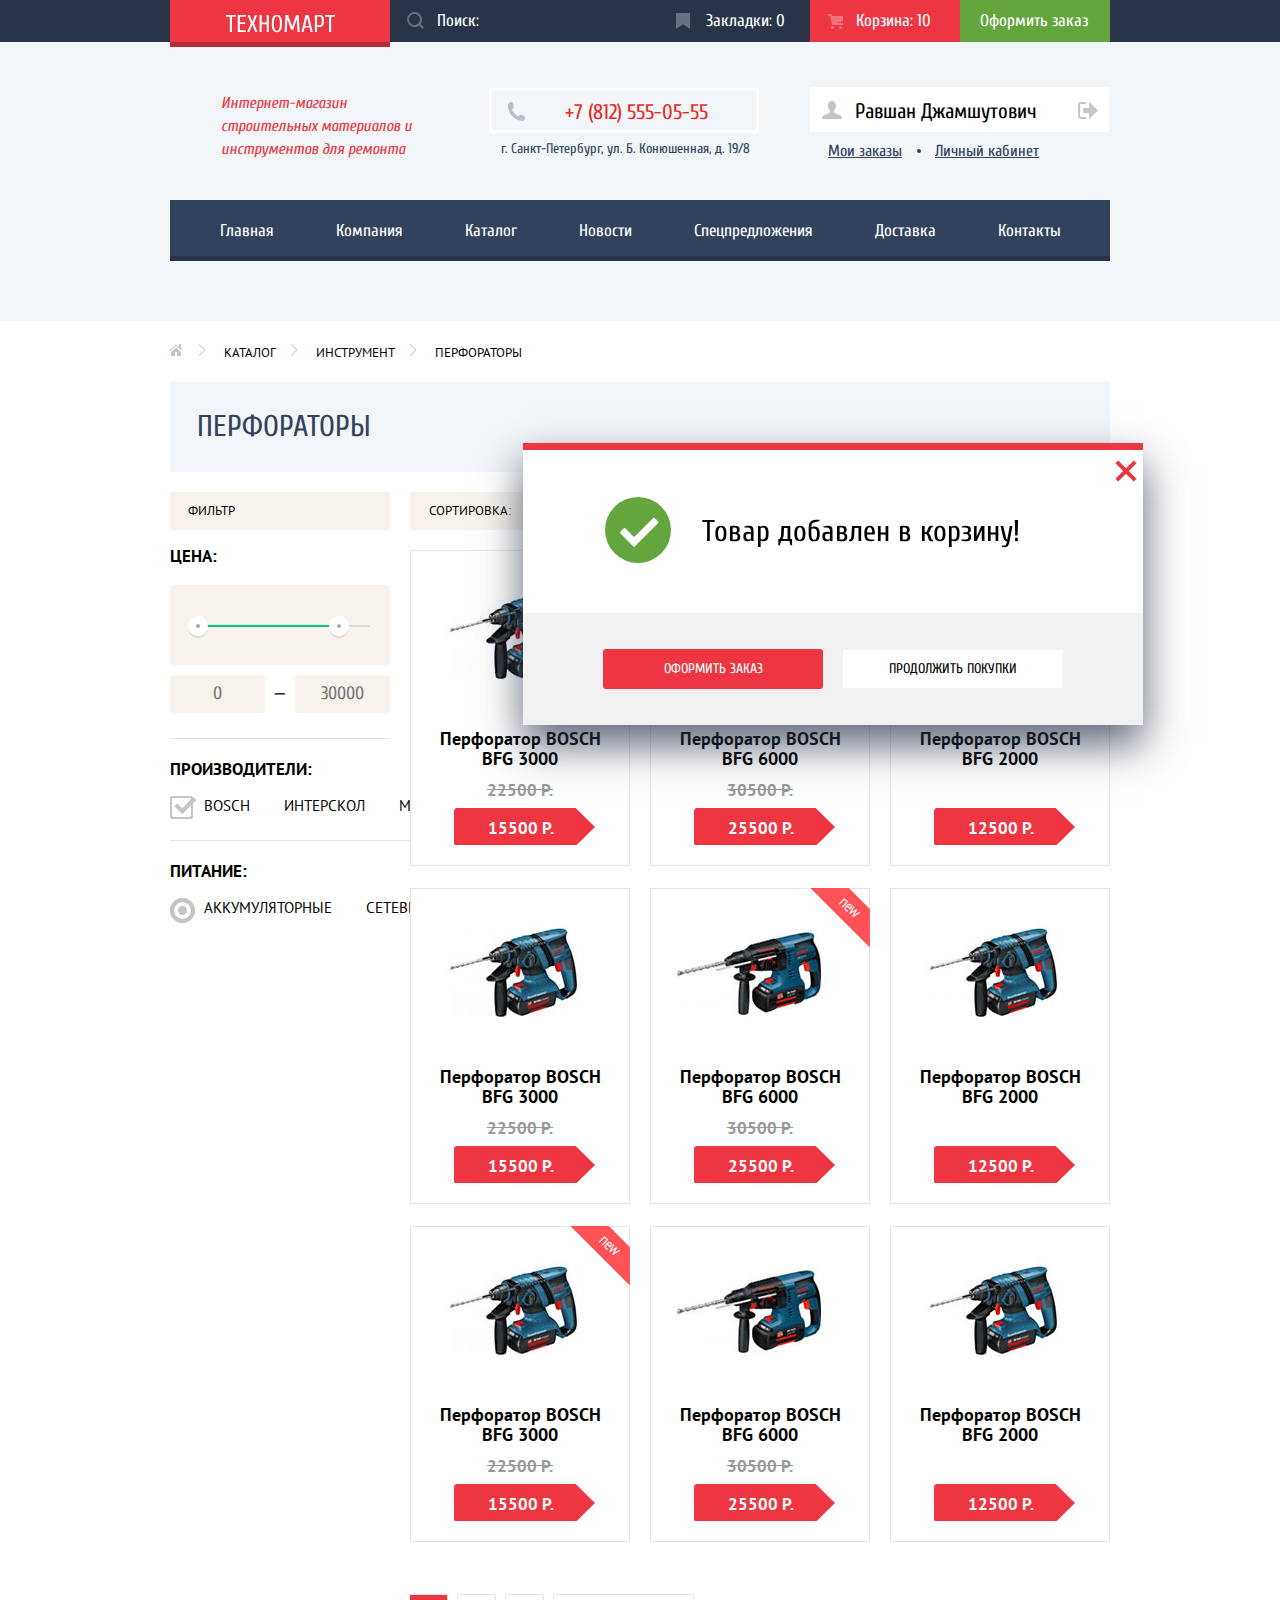
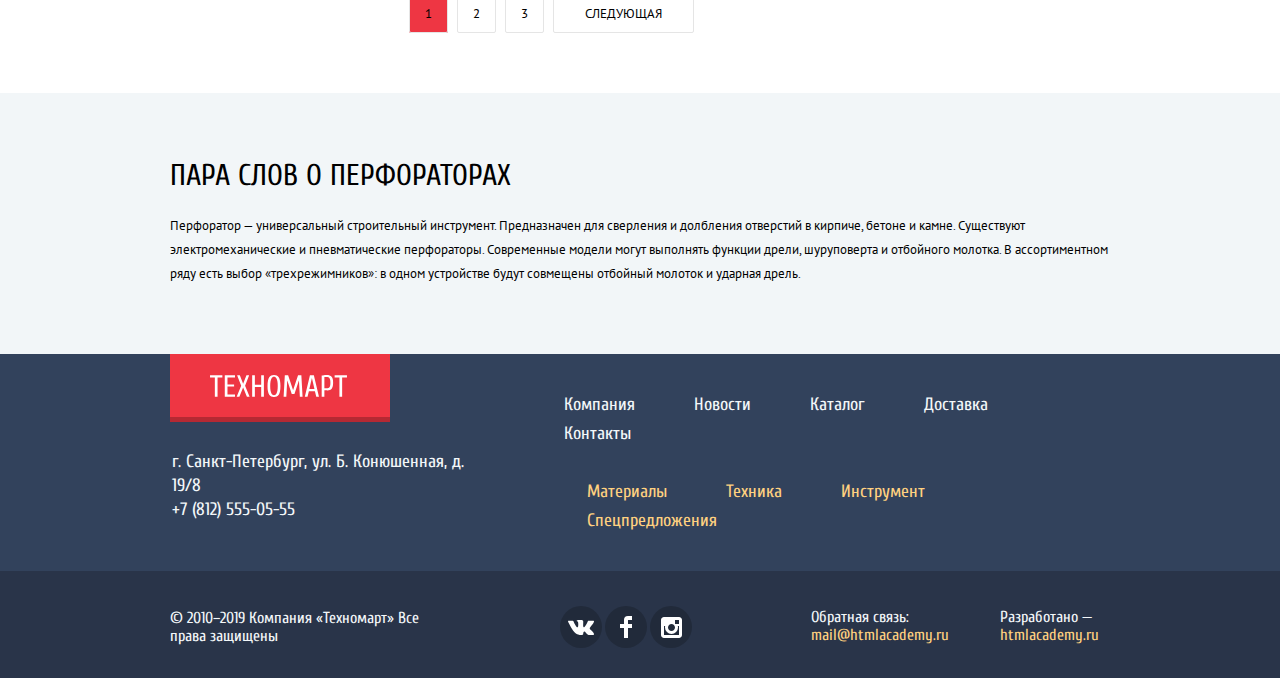
==== commit 8bcadcb1: "Проект на предзащиту" ====
--- a/catalog.html
+++ b/catalog.html
@@ -13,12 +13,13 @@
 
 <body class="catalog-page">
   <header class="main-header-catalog">
+
     <!-- Секция верхней части header -->
     <div class="top-block">
       <div class="container">
         <div class="top-block-wrap">
           <!-- Логотип -->
-          <a class="header-logo" href="index.html" class="logo"></a>
+          <a class="header-logo" href="index.html"></a>
           <!-- Форма поиска -->
           <div class="search">
             <form action="#">
@@ -74,11 +75,9 @@
                 </g>
               </svg>
             </li>
-            <!-- <div class="account-list"> -->
             <li><a href="#" class="my-orders">Мои заказы</a></li>
             <li><span class="point"></span></li>
             <li><a href="#" class="personal-account">Личный кабинет</a></li>
-            <!-- </div> -->
           </ul>
         </div>
       </div>
@@ -111,26 +110,15 @@
         </ul>
       </div>
       <h1 class="perforator-title">Перфораторы</h1>
-      <!--Всплывающее окно "Товар добавлен в корзину"-->
-      <div class="order-status">
-        <div class="order-white">
-          <span class="icon-mark"></span>
-          <p>Товар добавлен в корзину!</p>
-          <button class="modal-close" type="button">Закрыть</button>
-        </div>
-        <div class="order-gray">
-          <a class="checkout button-red" href="#">Оформить заказ</a>
-          <button class="continue-shopping" type="button">Продолжить покупки</button>
-        </div>
-      </div>
+
       <!-- Фильтр выбора производителя и питания-->
-      <type="range" class="main-columns">
-        <section class="range-options">
+      <div class="main-columns">
+        <section class="options">
           <h2 class="visually-hidden">Выбор опций</h2>
           <h3 class="filter">Фильтр</h3>
           <h3 class="price">Цена:</h3>
 
-          <form class="input-price" action="#">
+          <form class="choice-of-options" action="#">
             <div class="slider-price">
               <input type="range" min="0" max="30000" step="10" value="50">
               <span class="green-range"></span>
@@ -143,9 +131,6 @@
               <input type="text" name="max" placeholder="30000">
             </div>
             <button class="visually-hidden" type="submit">Отправить</button>
-          </form>
-
-          <form action="#" name="manufacturers">
             <fieldset class="fieldset-style manufacturers">
               <legend>Производители:</legend>
               <label>
@@ -311,13 +296,13 @@
           </ul>
           <!-- Пагинация -->
           <ul class="ul-style pagination-list">
-            <li class="pagination-item-current"><a href="#">1</a></li>
-            <li class=""><a>2</a></li>
+            <li class=""><a class="pagination-item-current" href="#">1</a></li>
+            <li class=""><a href="#">2</a></li>
             <li class=""><a href="#">3</a></li>
             <li class="next"><a href="#">Следующая</a></li>
           </ul>
         </section>
-    </div>
+      </div>
     </div>
     <section class="about-perforators">
       <div class="container-text">
@@ -403,6 +388,18 @@
       </div>
     </div>
   </footer>
+  <!--Всплывающее окно "Товар добавлен в корзину"-->
+  <div class="order-status">
+    <div class="order-white">
+      <span class="icon-mark"></span>
+      <p>Товар добавлен в корзину!</p>
+      <button class="modal-close" type="button">Закрыть</button>
+    </div>
+    <div class="order-gray">
+      <a class="checkout button-red" href="#">Оформить заказ</a>
+      <button class="continue-shopping" type="button">Продолжить покупки</button>
+    </div>
+  </div>
 </body>
 
 </html>
--- a/css/style.css
+++ b/css/style.css
@@ -85,6 +85,10 @@
   overflow: hidden;
 }
 
+button {
+  cursor: pointer;
+}
+
 .button-red {
   display: flex;
   justify-content: center;
@@ -168,6 +172,14 @@
   background-color: #293449;
 }
 
+.search input:hover {
+  background-color: #212a3a;
+}
+
+.search input:focus {
+  background-color: #ffffff;
+}
+
 .search svg {
   position: absolute;
   left: 237px;
@@ -179,8 +191,9 @@
   fill-opacity: 1;
 }
 
-input[type=search]:focus path {
+.search input[type="search"]:focus+svg path {
   fill: #ee3643;
+  fill-opacity: 1;
 }
 
 .top-block a,
@@ -188,14 +201,6 @@
   font-size: 17px;
   line-height: 18px;
   color: #ffffff;
-}
-
-.search input:hover {
-  background-color: #212a3a;
-}
-
-.search input:focus {
-  background-color: #ffffff;
 }
 
 /* Общая стилизация  */
@@ -624,7 +629,7 @@
   position: absolute;
   left: 24px;
   top: 24px;
-  z-index: 10;
+  z-index: 5;
 
   font-family: "Cuprum", "Arial", sans-serif;
   font-weight: 700;
@@ -638,7 +643,7 @@
   position: absolute;
   left: 25px;
   top: 61px;
-  z-index: 10;
+  z-index: 5;
 
   font-family: "Cuprum", "Arial", sans-serif;
   font-weight: 400;
@@ -670,17 +675,6 @@
   background-repeat: no-repeat;
 }
 
-.slide-3 {
-  position: absolute;
-  left: 0;
-  top: 0;
-  z-index: 1;
-  width: 620px;
-  height: 266px;
-  background-image: url(../img/slider-3.jpg);
-  background-repeat: no-repeat;
-}
-
 .slider .button-red {
   position: absolute;
   z-index: 10;
@@ -745,9 +739,6 @@
   transform: rotate(-47deg);
   bottom: 11px;
 }
-
-
-
 
 /* Радио кнопки */
 .switches input[type=radio] {
@@ -1128,7 +1119,7 @@
   padding-left: 45px;
 
   margin-bottom: 7px;
-
+  cursor: pointer;
 }
 
 .user-name .name {
@@ -1220,9 +1211,8 @@
   font-size: 30px;
   line-height: 30px;
   text-transform: uppercase;
-
-  padding-left: 27px;
-  padding-top: 30px;
+  padding: 30px 27px;
+
   margin-bottom: 20px;
 
   color: #32425c;
@@ -1291,20 +1281,20 @@
   -webkit-appearance: none;
 }
 
-.input-price {
+.choice-of-options {
   width: 220px;
   display: block;
 
   margin-bottom: 15px;
   padding-bottom: 25px;
-
-  border-bottom: 1px solid #e5e5e5;
 }
 
 .range-price {
   display: flex;
   justify-content: space-between;
   align-items: center;
+  padding-bottom: 25px;
+  border-bottom: 1px solid #e5e5e5;
 }
 
 .range-price input {
@@ -1329,18 +1319,19 @@
   border: none;
   padding: 0;
   margin: 0;
-  margin-bottom: 22px;
+  /* margin-bottom: 22px; */
 }
 
 .fieldset-style legend {
-  margin-bottom: 12px;
+  padding-top: 15px;
+  padding-bottom: 12px;
 }
 
 .fieldset-style .button {
   margin-top: 80px;
 }
 
-.range-options .filter {
+.options .filter {
   width: 220px;
   min-height: 38px;
   background-color: #f7f3ec;
@@ -1352,14 +1343,17 @@
 
 }
 
-.range-options .price {
+.options .price {
   font-size: 17px;
   font-weight: bold;
   line-height: 30px;
   margin-bottom: 14px;
 }
 
-
+.manufacturers {
+  padding-bottom: 4px;
+  border-bottom: 1px solid #e5e5e5;
+}
 
 .manufacturers,
 .power {
@@ -1370,10 +1364,6 @@
 .pseudocheckbox {
   margin-left: 34px;
   cursor: pointer;
-}
-
-.manufacturers {
-  border-bottom: 1px solid #e5e5e5;
 }
 
 .manufacturers .pseudocheckbox::before {
@@ -1423,7 +1413,7 @@
   background-repeat: no-repeat;
 }
 
-.range-options input[type=submit] {
+.options input[type=submit] {
   width: 140px;
   min-height: 38px;
   border: solid 1px #e5e5e5;
@@ -1438,7 +1428,7 @@
   cursor: pointer;
 }
 
-.range-options label {
+.options label {
   font-family: "PT Sans", "Arial", sans-serif;
   font-size: 15px;
   line-height: 20px;
@@ -1447,8 +1437,8 @@
   margin-bottom: 20px;
 }
 
-.range-options input[type=checkbox],
-.range-options input[type=radio] {
+.options input[type=checkbox],
+.options input[type=radio] {
   display: none;
 }
 
@@ -1768,9 +1758,10 @@
   border: solid 1px #ee3643;
 }
 
-.pagination-list a:focus {
+.pagination-item-current {
   background-color: #ee3643;
 }
+
 
 /* Секция "О перфораторах" */
 .about-perforators {
@@ -1780,7 +1771,7 @@
 
 .about-perforators h2 {
   padding-top: 68px;
-  padding-bottom: 27px;
+  padding-bottom: 23px;
 }
 
 /* Футер ----------------------------------------*/
@@ -1956,11 +1947,11 @@
 
 /* Всплывающее окно "Товар добавлен в корзину"  */
 .order-status {
-  display: none;
+  /* display: none; */
   position: fixed;
-  top: 412px;
-  left: 451px;
-  z-index: 3;
+  bottom: 175px;
+  left: 523px;
+  z-index: 10;
 
   width: 620px;
   min-height: 282px;
@@ -2033,14 +2024,14 @@
 
 /* Всплывающее окно "Форма обратной связи" */
 .modal-feedback {
-  display: none;
+  /* display: none; */
   position: fixed;
   width: 620px;
   min-height: 430px;
 
   bottom: 202px;
   left: 50%;
-  z-index: 5;
+  z-index: 10;
 
   margin-left: -310px;
   padding: 0 80px;
@@ -2090,22 +2081,20 @@
 
 }
 
-.feedback-send {
+.feedback-btn {
   width: 460px;
   margin-top: 54px;
 }
 
 /* Всплывающее окно "Карта" */
-.modal-map {
-  display: none;
+.popap-map {
+  /* display: none; */
   position: absolute;
   width: 940px;
   height: 446px;
-  z-index: 4;
-
-  bottom: 350px;
-  left: 50%;
-  margin-left: -470px;
+  z-index: 8;
+  left: 0;
+  bottom: -25px;
 
   background-color: #ffffff;
 
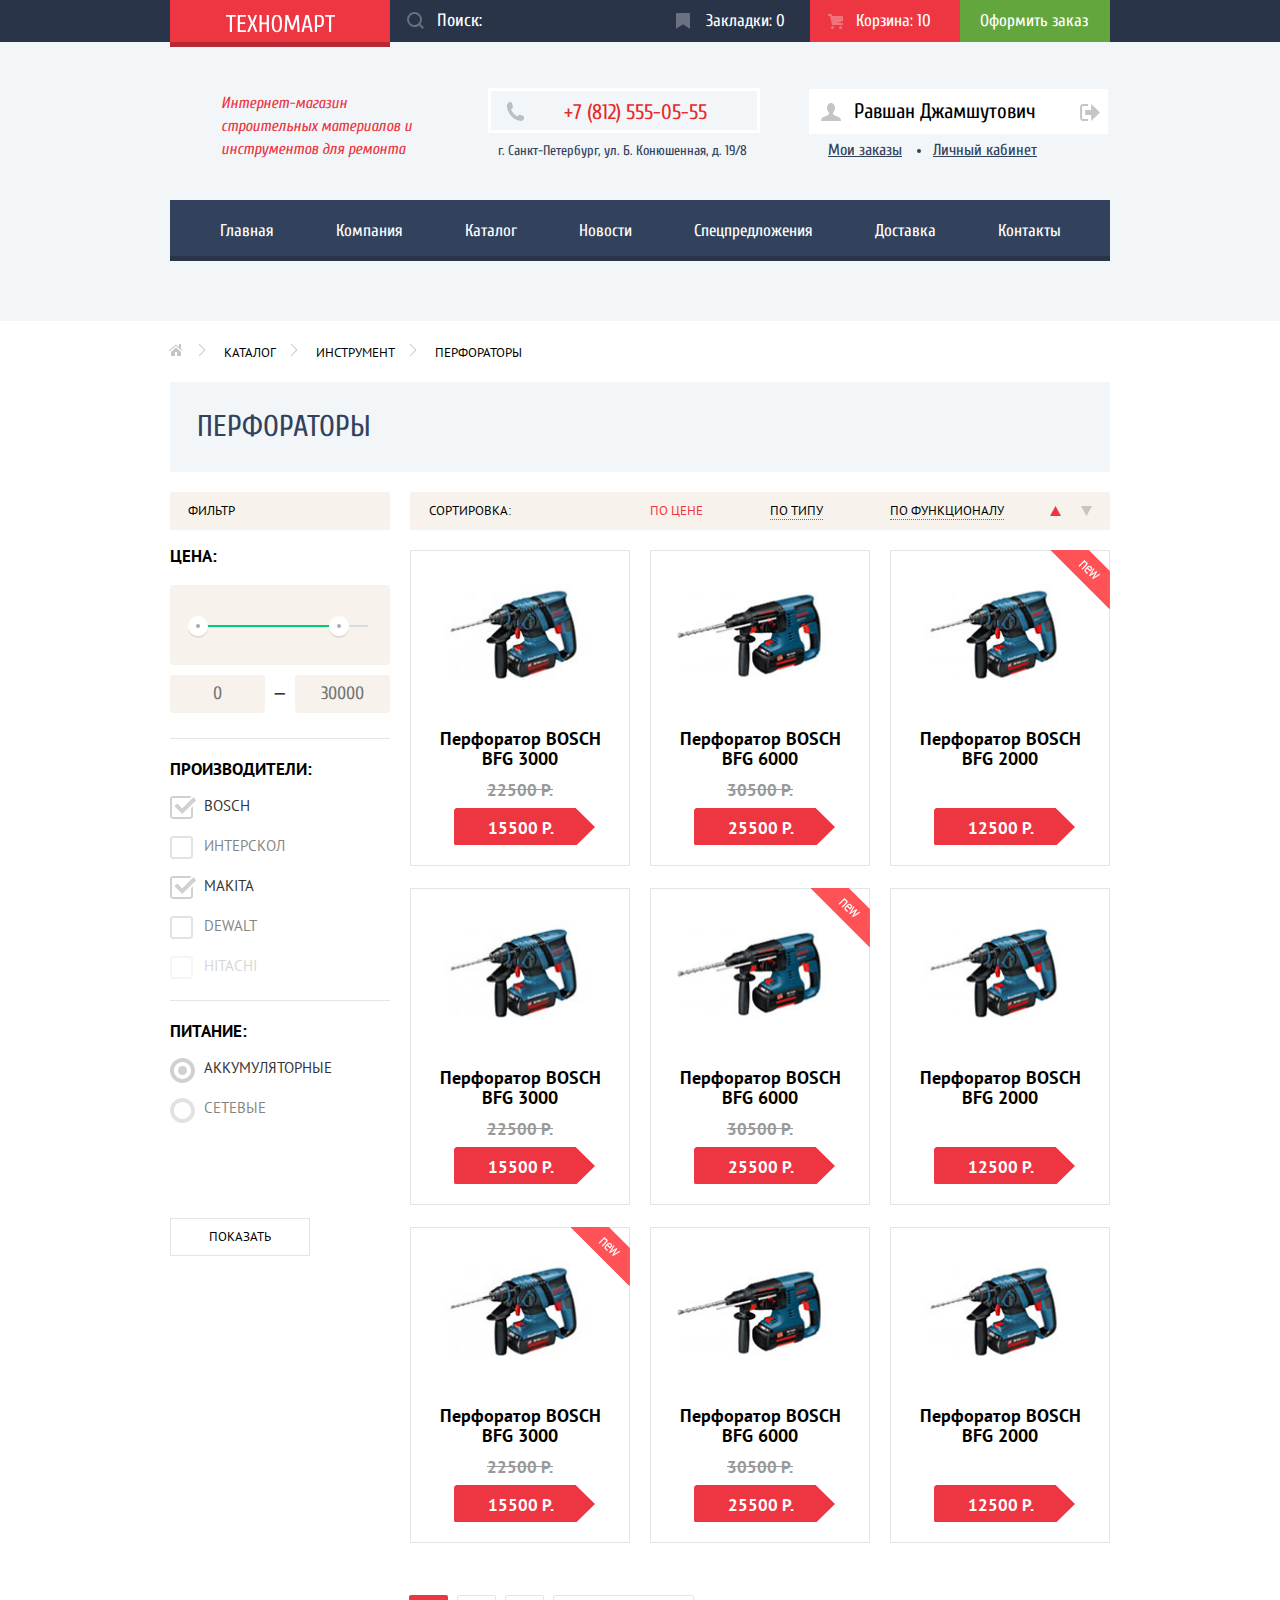
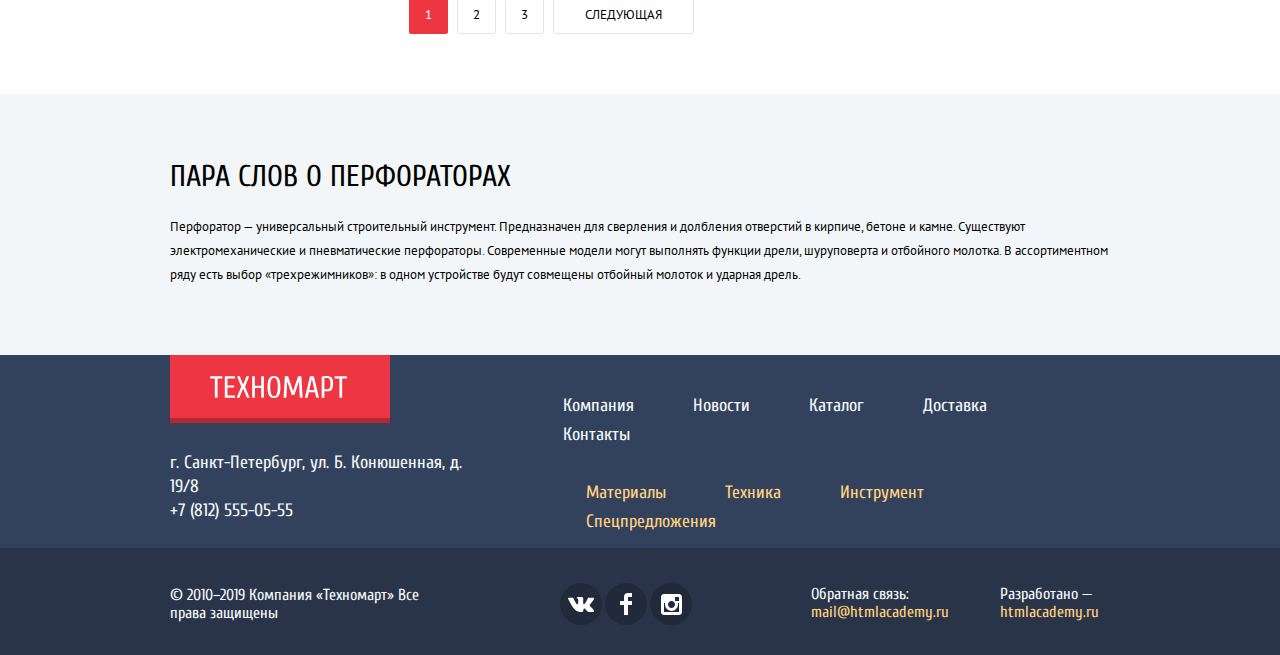
==== commit 5156af08: "Final part 1" ====
--- a/catalog.html
+++ b/catalog.html
@@ -5,7 +5,7 @@
   <meta charset="utf-8">
   <title>HTML Academy: Техномарт</title>
   <link rel="stylesheet" href="css/normalize.css">
-  <link rel="stylesheet" href="css/style.css">
+  <link rel="stylesheet" href="css/style.min.css">
   <link
     href="https://fonts.googleapis.com/css?family=Cuprum:400,400i,700%7cPT+Sans:400,700&display=swap&subset=cyrillic"
     rel="stylesheet">
@@ -13,19 +13,19 @@
 
 <body class="catalog-page">
   <header class="main-header-catalog">
-
     <!-- Секция верхней части header -->
     <div class="top-block">
       <div class="container">
         <div class="top-block-wrap">
           <!-- Логотип -->
-          <a class="header-logo" href="index.html"></a>
+          <a class="header-logo" href="index.html" aria-label="Логотип"></a>
           <!-- Форма поиска -->
           <div class="search">
             <form action="#">
-              <input type="search" name="search" placeholder="Поиск:">
+              <label for="search" class="visually-hidden">Поиск</label>
+              <input type="search" id="search" placeholder="Поиск:">
               <svg xmlns="http://www.w3.org/2000/svg" width="17" height="17" viewBox="0 0 17 17">
-                <path fill="#ffffff"
+                <path
                   d="M17 15.586l-3.542-3.542A7.465 7.465 0 0 0 15 7.5 7.5 7.5 0 1 0 7.5 15c1.71 0 3.282-.579 4.544-1.542L15.586 17 17 15.586zM2 7.5C2 4.467 4.467 2 7.5 2 10.532 2 13 4.467 13 7.5c0 3.032-2.468 5.5-5.5 5.5A5.506 5.506 0 0 1 2 7.5z" />
               </svg>
               <button class="visually-hidden" type="submit">Отправить</button>
@@ -34,7 +34,7 @@
           <!-- Закладки -->
           <a class="bookmarks" href="#">Закладки: 0</a>
           <!-- Корзина -->
-          <a class="basket" href="#">Корзина: 10</a>
+          <a class="cart" href="cart.html">Корзина: 10</a>
           <!--  Кнопка оформить заказ -->
           <a class="btn-checkout" href="#">Оформить заказ</a>
         </div>
@@ -59,27 +59,37 @@
         </div>
 
         <!-- Аккаунт -->
-        <div class="account">
-          <ul class="ul-style">
+        <div class="account-block">
+          <ul class="ul-style account">
             <li class="user-name">
-              <svg class="name" xmlns="http://www.w3.org/2000/svg" width="20" height="18" viewBox="0 0 20 18">
-                <path fill="#c5c5c5"
-                  d="M17.881 14.166c-2.144-.735-4.256-1.666-5.207-2.39-.657-.501-.77-1.618-.517-2.415 1.118-.903 1.864-2.477 1.864-4.278C14.021 2.276 12.221 0 10 0S5.979 2.276 5.979 5.083c0 1.801.746 3.374 1.863 4.277.253.798.141 1.915-.517 2.416-.95.724-3.063 1.654-5.207 2.39S0 18 0 18h20s.025-3.099-2.119-3.834z" />
-              </svg>
-              Равшан Джамшутович
-              <svg class="logout" xmlns="http://www.w3.org/2000/svg" width="21" height="17" viewBox="0 0 21 17">
-                <g fill="#c5c5c5">
-                  <path fill="#c5c5c5" d="M21 8.5L12.125 0v6h-6v5h6v6z" />
+              <a href="profile-user.html">
+                <svg class="name" xmlns="http://www.w3.org/2000/svg" width="20" height="18" viewBox="0 0 20 18">
                   <path fill="#c5c5c5"
-                    d="M3.106 13.952V3.048c.018-.376.171-1.057 1.01-1.057h5.027V0H4.116C1.938 0 1.112 1.81 1.087 3.027v10.946C1.112 15.189 1.938 17 4.116 17h5.027v-1.99H4.116c-.839 0-.992-.683-1.01-1.058z" />
-                </g>
-              </svg>
-            </li>
-            <li><a href="#" class="my-orders">Мои заказы</a></li>
+                    d="M17.881 14.166c-2.144-.735-4.256-1.666-5.207-2.39-.657-.501-.77-1.618-.517-2.415 1.118-.903 1.864-2.477 1.864-4.278C14.021 2.276 12.221 0 10 0S5.979 2.276 5.979 5.083c0 1.801.746 3.374 1.863 4.277.253.798.141 1.915-.517 2.416-.95.724-3.063 1.654-5.207 2.39S0 18 0 18h20s.025-3.099-2.119-3.834z" />
+                </svg>
+                Равшан Джамшутович
+              </a>
+            </li>
+            <li class="logout">
+              <a href="deactivation.html">
+                <svg xmlns="http://www.w3.org/2000/svg" width="21" height="17" viewBox="0 0 21 17">
+                  <g fill="#c5c5c5">
+                    <path fill="#c5c5c5" d="M21 8.5L12.125 0v6h-6v5h6v6z" />
+                    <path fill="#c5c5c5"
+                      d="M3.106 13.952V3.048c.018-.376.171-1.057 1.01-1.057h5.027V0H4.116C1.938 0 1.112 1.81 1.087 3.027v10.946C1.112 15.189 1.938 17 4.116 17h5.027v-1.99H4.116c-.839 0-.992-.683-1.01-1.058z" />
+                  </g>
+                </svg>
+              </a>
+            </li>
+          </ul>
+
+          <ul class="ul-style account-link">
+            <li><a href="orders.html" class="my-orders">Мои заказы</a></li>
             <li><span class="point"></span></li>
-            <li><a href="#" class="personal-account">Личный кабинет</a></li>
-          </ul>
-        </div>
+            <li><a href="account.html" class="personal-account">Личный кабинет</a></li>
+          </ul>
+        </div>
+
       </div>
     </div>
 
@@ -87,9 +97,9 @@
     <div class="container">
       <nav class="main-navigation">
         <ul class="ul-style main-menu">
-          <li class=""><a href="#">Главная</a></li>
+          <li class=""><a href="index.html">Главная</a></li>
           <li class=""><a href="#">Компания</a></li>
-          <li class=""><a href="#">Каталог</a></li>
+          <li class=""><a href="catalog.html">Каталог</a></li>
           <li class=""><a href="#">Новости</a></li>
           <li class=""><a href="#">Спецпредложения</a></li>
           <li class=""><a href="#">Доставка</a></li>
@@ -103,7 +113,7 @@
       <!-- Хлебные крошки -->
       <div class="breadcrumbs-style">
         <ul class="ul-style breadcrumbs">
-          <li class=""><a class="index" href="index.html"></a></li>
+          <li class=""><a class="index" href="index.html" aria-label="На главную страницу"></a></li>
           <li class=""><a class="breadcrumbs-link" href="#">Каталог</a></li>
           <li class=""><a class="breadcrumbs-link" href="#">Инструмент</a></li>
           <li class=""><a class="breadcrumbs-link" href="#">Перфораторы</a></li>
@@ -120,19 +130,23 @@
 
           <form class="choice-of-options" action="#">
             <div class="slider-price">
-              <input type="range" min="0" max="30000" step="10" value="50">
+              <input type="range" id="slider-range" min="0" max="30000" step="10" value="50">
+              <label for="slider-range" class="visually-hidden">Слайдер цены</label>
+              <span class="grey-range"></span>
               <span class="green-range"></span>
               <span class="first-button"></span>
               <span class="second-button"></span>
             </div>
             <div class="range-price">
-              <input type="text" name="min" placeholder="0">
+              <input type="text" id="min-price" placeholder="0">
+              <label for="min-price" class="visually-hidden">Минимальная цена</label>
               <span class="defis">&mdash;</span>
-              <input type="text" name="max" placeholder="30000">
+              <input type="text" id="max-price" placeholder="30000">
+              <label for="max-price" class="visually-hidden">Максимальная цена</label>
             </div>
             <button class="visually-hidden" type="submit">Отправить</button>
             <fieldset class="fieldset-style manufacturers">
-              <legend>Производители:</legend>
+              <legend class="legend-options">Производители:</legend>
               <label>
                 <input checked type="checkbox" name="manufacturer" value="BOSH">
                 <span class="pseudocheckbox">bosch</span>
@@ -150,12 +164,12 @@
                 <span class="pseudocheckbox">dewalt</span>
               </label>
               <label>
-                <input type="checkbox" name="manufacturer" value="HITACHI">
+                <input disabled type="checkbox" name="manufacturer" value="HITACHI">
                 <span class="pseudocheckbox">hitachi</span>
               </label>
             </fieldset>
             <fieldset class="fieldset-style power">
-              <legend>Питание:</legend>
+              <legend class="legend-options">Питание:</legend>
               <label>
                 <input checked type="radio" name="power" value="battery">
                 <span class="pseudocheckbox">Аккумуляторные</span>
@@ -165,7 +179,8 @@
                 <span class="pseudocheckbox">Сетевые</span>
               </label>
               <div class="button">
-                <input type="submit" value="Показать">
+                <input type="submit" id="show-results" value="Показать">
+                <label for="show-results" class="visually-hidden">Показать результаты</label>
               </div>
             </fieldset>
           </form>
@@ -177,11 +192,11 @@
           <div class="sorting-block">
             <h3 class="sorting">Сортировка:</h3>
             <ul class="ul-style sorting-list">
-              <li><a class="sorting-link" href="#">По цене</a></li>
+              <li><a class="sorting-link current" href="#">По цене</a></li>
               <li><a class="sorting-link" href="#">По типу</a></li>
               <li><a class="sorting-link" href="#">По функционалу</a></li>
             </ul>
-            <span class="sorting-up" tabindex="0">
+            <span class="sorting-up current" tabindex="0">
               <svg xmlns="http://www.w3.org/2000/svg" width="11" height="10" viewBox="0 0 11 10">
                 <path fill="#231F20" d="M5.5 0L0 10h11z" /></svg>
             </span>
@@ -193,7 +208,7 @@
           <ul class="ul-style catalog-list">
             <li class="catalog-item">
               <div class="catalog-buttons">
-                <a class="buy-item" href="#">Купить</a>
+                <a class="buy-item" href="cart.html">Купить</a>
                 <button class="to-bookmarks" type="button">В закладки</button>
               </div>
               <img src="img/Perforator_1.jpg" width="218" height="170" alt="Перфоратор BOSH BFG 3000">
@@ -204,7 +219,7 @@
             </li>
             <li class="catalog-item">
               <div class="catalog-buttons">
-                <a class="buy-item" href="#">Купить</a>
+                <a class="buy-item" href="cart.html">Купить</a>
                 <button class="to-bookmarks" type="button">В закладки</button>
               </div>
               <img src="img/Perforator_2.jpg" width="218" height="170" alt="Перфоратор BOSH BFG 6000">
@@ -216,7 +231,7 @@
             <li class="catalog-item">
               <div class="new">новинка</div>
               <div class="catalog-buttons">
-                <a class="buy-item" href="#">Купить</a>
+                <a class="buy-item" href="cart.html">Купить</a>
                 <button class="to-bookmarks" type="button">В закладки</button>
               </div>
               <img src="img/Perforator_3.jpg" width="218" height="170" alt="Перфоратор BOSH BFG 2000">
@@ -227,7 +242,7 @@
             </li>
             <li class="catalog-item">
               <div class="catalog-buttons">
-                <a class="buy-item" href="#">Купить</a>
+                <a class="buy-item" href="cart.html">Купить</a>
                 <button class="to-bookmarks" type="button">В закладки</button>
               </div>
               <img src="img/Perforator_1.jpg" width="218" height="170" alt="Перфоратор BOSH BFG 3000">
@@ -239,7 +254,7 @@
             <li class="catalog-item">
               <div class="new">новинка</div>
               <div class="catalog-buttons">
-                <a class="buy-item" href="#">Купить</a>
+                <a class="buy-item" href="cart.html">Купить</a>
                 <button class="to-bookmarks" type="button">В закладки</button>
               </div>
               <img src="img/Perforator_2.jpg" width="218" height="170" alt="Перфоратор BOSH BFG 6000">
@@ -250,7 +265,7 @@
             </li>
             <li class="catalog-item">
               <div class="catalog-buttons">
-                <a class="buy-item" href="#">Купить</a>
+                <a class="buy-item" href="cart.html">Купить</a>
                 <button class="to-bookmarks" type="button">В закладки</button>
               </div>
               <img src="img/Perforator_3.jpg" width="218" height="170" alt="Перфоратор BOSH BFG 2000">
@@ -262,7 +277,7 @@
             <li class="catalog-item">
               <div class="new">новинка</div>
               <div class="catalog-buttons">
-                <a class="buy-item" href="#">Купить</a>
+                <a class="buy-item" href="cart.html">Купить</a>
                 <button class="to-bookmarks" type="button">В закладки</button>
               </div>
               <img src="img/Perforator_1.jpg" width="218" height="170" alt="Перфоратор BOSH BFG 3000">
@@ -273,7 +288,7 @@
             </li>
             <li class="catalog-item">
               <div class="catalog-buttons">
-                <a class="buy-item" href="#">Купить</a>
+                <a class="buy-item" href="cart.html">Купить</a>
                 <button class="to-bookmarks" type="button">В закладки</button>
               </div>
               <img src="img/Perforator_2.jpg" width="218" height="170" alt="Перфоратор BOSH BFG 6000">
@@ -284,7 +299,7 @@
             </li>
             <li class="catalog-item">
               <div class="catalog-buttons">
-                <a class="buy-item" href="#">Купить</a>
+                <a class="buy-item" href="cart.html">Купить</a>
                 <button class="to-bookmarks" type="button">В закладки</button>
               </div>
               <img src="img/Perforator_3.jpg" width="218" height="170" alt="Перфоратор BOSH BFG 2000">
@@ -296,10 +311,10 @@
           </ul>
           <!-- Пагинация -->
           <ul class="ul-style pagination-list">
-            <li class=""><a class="pagination-item-current" href="#">1</a></li>
-            <li class=""><a href="#">2</a></li>
-            <li class=""><a href="#">3</a></li>
-            <li class="next"><a href="#">Следующая</a></li>
+            <li><a class="pagination-item-current" href="#">1</a></li>
+            <li><a href="#">2</a></li>
+            <li><a href="#">3</a></li>
+            <li><a class="next" href="#">Следующая</a></li>
           </ul>
         </section>
       </div>
@@ -325,9 +340,7 @@
 
         <div class="footer-logo-address">
           <!-- Логотип футера -->
-          <div class="footer-logo">
-            <a href="#" class="logo"></a>
-          </div>
+          <a class="footer-logo" href="index.html"></a>
           <!-- Адрес и телефон в футере -->
           <div class="address-down">
             <p>г. Санкт-Петербург, ул. Б. Конюшенная, д. 19/8</p>
@@ -369,7 +382,7 @@
             <a href="#" class="social-vk"><span class="visually-hidden">Вконтакте</span>
             </a>
           </li>
-          <li class="  social-btn-fb">
+          <li class="social-btn-fb">
             <a href="#" class="social-btn-fb"><span class="visually-hidden">Фейсбук</span></a>
           </li>
           <li class=" social-btn-insta">
@@ -383,7 +396,7 @@
         </div>
         <div class="footer-developed">
           <p>Разработано — </p>
-          <a class="footer-htmlacademy" href="https://htmlacademy.ru">htmlacademy.ru</a>
+          <a class="footer-htmlacademy" href="https://htmlacademy.ru/intensive/htmlcss">htmlacademy.ru</a>
         </div>
       </div>
     </div>
@@ -393,13 +406,14 @@
     <div class="order-white">
       <span class="icon-mark"></span>
       <p>Товар добавлен в корзину!</p>
-      <button class="modal-close" type="button">Закрыть</button>
+      <button class="modal-close close-order" type="button">Закрыть</button>
     </div>
     <div class="order-gray">
       <a class="checkout button-red" href="#">Оформить заказ</a>
       <button class="continue-shopping" type="button">Продолжить покупки</button>
     </div>
   </div>
+  <script src="js/script.min.js"></script>
 </body>
 
 </html>
--- a/css/style.min.css
+++ b/css/style.min.css
@@ -0,0 +1 @@
+@-webkit-keyframes appearance{0%{opacity:0;-webkit-transform:translate3d(0,-100%,0);transform:translate3d(0,-100%,0)}to{opacity:1;-webkit-transform:none;transform:none}}@keyframes appearance{0%{opacity:0;-webkit-transform:translate3d(0,-100%,0);transform:translate3d(0,-100%,0)}to{opacity:1;-webkit-transform:none;transform:none}}@-webkit-keyframes wrong{0%,20%,40%,60%,80%,to{background-color:#fff;-webkit-transform:scale(.95);transform:scale(.95)}10%,30%,50%,70%,90%{background-color:#c41515;-webkit-transform:scale(1);transform:scale(1)}}@keyframes wrong{0%,20%,40%,60%,80%,to{background-color:#fff;-webkit-transform:scale(.95);transform:scale(.95)}10%,30%,50%,70%,90%{background-color:#c41515;-webkit-transform:scale(1);transform:scale(1)}}@-webkit-keyframes zoom-in{0%{-webkit-transform:scale(0);transform:scale(0)}to{-webkit-transform:scale(1);transform:scale(1)}}@keyframes zoom-in{0%{-webkit-transform:scale(0);transform:scale(0)}to{-webkit-transform:scale(1);transform:scale(1)}}@-webkit-keyframes zoom-out{0%{-webkit-transform:scale(1);transform:scale(1)}to{-webkit-transform:scale(0);transform:scale(0)}}@keyframes zoom-out{0%{-webkit-transform:scale(1);transform:scale(1)}to{-webkit-transform:scale(0);transform:scale(0)}}@-webkit-keyframes fly{0%{-webkit-transform:rotateX(65deg) rotateZ(-75deg) rotateY(45deg) scale(0);transform:rotateX(65deg) rotateZ(-75deg) rotateY(45deg) scale(0)}to{-webkit-transform:rotateX(0deg) rotateZ(0deg) rotateY(0deg) scale(1);transform:rotateX(0deg) rotateZ(0deg) rotateY(0deg) scale(1)}}@keyframes fly{0%{-webkit-transform:rotateX(65deg) rotateZ(-75deg) rotateY(45deg) scale(0);transform:rotateX(65deg) rotateZ(-75deg) rotateY(45deg) scale(0)}to{-webkit-transform:rotateX(0deg) rotateZ(0deg) rotateY(0deg) scale(1);transform:rotateX(0deg) rotateZ(0deg) rotateY(0deg) scale(1)}}*,::after,::before{-webkit-box-sizing:inherit;box-sizing:inherit}html{-webkit-box-sizing:border-box;box-sizing:border-box}a,body{color:#000}body{padding:0;font-family:"Cuprum","Arial",sans-serif;font-size:18px;line-height:24px;background-color:#fff}iframe,input,textarea{border:0}img{max-width:100%;height:auto}a{text-decoration:none}.ul-style{list-style-type:none;margin:0;padding:0;font-size:0}h1{margin:0}h2,h3{text-transform:uppercase}body,h2,h3,p{font-weight:400;margin:0}h2{line-height:30px;font-size:30px}h3,p{font-family:"PT Sans","Arial",sans-serif;font-size:13px}h3{line-height:18px}p{line-height:24px}.visually-hidden{position:absolute;width:1px;height:1px;margin:-1px;border:0;padding:0;clip:rect(0 0 0 0);overflow:hidden}.button-red,button{cursor:pointer}.button-red{display:-webkit-box;display:-ms-flexbox;display:flex;-webkit-box-pack:center;-ms-flex-pack:center;justify-content:center;padding:11px 20px;font-size:14px;font-weight:400;line-height:18px;color:#fff;text-transform:uppercase;background-color:#ee3643;border-radius:3px}.button-red:hover{background-color:#ca2c37}.button-red:active{background-color:#ba2732}.main-header{padding-bottom:60px;margin-bottom:60px;background-color:#f2f6f8}.search input,.top-block{background-color:#293449}.top-block-wrap{position:relative;display:-webkit-box;display:-ms-flexbox;display:flex}.header-logo{position:absolute;z-index:1;width:220px;height:47px;background-color:#ee3643;-webkit-box-shadow:inset 0 -5px 0 0 rgba(0,0,0,.24);box-shadow:inset 0 -5px 0 0 rgba(0,0,0,.24);background-image:url(../img/logo-technomart.svg);background-repeat:no-repeat;background-size:109px 19px;background-position:50% 50%;cursor:pointer}.header-logo:hover{background-color:#ca2c37}.header-logo:active{background-color:#ba2732}.search{position:relative}.search input{width:270px;min-height:42px;margin-left:220px;padding-left:47px}.bookmarks:hover,.search input:hover{background-color:#212a3a}.search input:focus{background-color:#fff}.search svg{position:absolute;left:237px;top:12px;fill:#fff;fill-opacity:.3}.search:hover path{fill-opacity:1}.search input[type=search]:focus+svg{fill:#ee3643;fill-opacity:1}.top-block a{font-size:17px;line-height:18px;color:#fff}.top-block input::-webkit-input-placeholder{color:#fff;opacity:1}.top-block input:-ms-input-placeholder,.top-block input::-ms-input-placeholder{color:#fff;opacity:1}.top-block input::placeholder{color:#fff;opacity:1}.bookmarks,.btn-checkout,.cart{position:relative;display:-webkit-box;display:-ms-flexbox;display:flex;-webkit-box-align:center;-ms-flex-align:center;align-items:center;width:151px;height:42px}.btn-checkout{padding-left:20px}.bookmarks,.cart{padding-left:46px}.bookmarks-link{margin-left:16px}.bookmarks::before{width:14px;height:16px;left:16px;opacity:.3;background-image:url(../img/icon-bookmark.svg)}.bookmarks:hover::before,.cart:hover::before{opacity:1}.bookmarks:active{background-color:#161d29;opacity:.6}.cart-link{margin-left:18px}.bookmarks::before,.cart::before,.header-tel::before{position:absolute;content:" ";background-repeat:no-repeat}.cart::before{opacity:.3;left:18px;width:15px;height:15px;background-image:url(../img/icon-cart.svg)}.catalog-page .cart{background-color:#ee3643}.cart:hover{background-color:#212a3a}.cart:active{background-color:#161d29;opacity:.6}.btn-checkout{background-color:#63a63e}.btn-checkout:hover{background-color:#5fbb2d}.btn-checkout:active{background-color:#518534;opacity:.5}.header-middle{position:relative;display:-webkit-box;display:-ms-flexbox;display:flex;margin-bottom:37px}.description{width:192px;margin-top:50px;margin-left:51px;font-family:"Cuprum","Arial",sans-serif;font-size:16px;font-weight:400;font-style:italic;line-height:23px;text-align:left;color:#ee3643;letter-spacing:normal}.header-tel{position:relative;display:-webkit-box;display:-ms-flexbox;display:flex;min-height:45px;margin:46px 49px 4px 75px;border:solid 3px #fff}.header-tel-link{display:block;margin-left:73px;margin-top:9px;margin-right:50px;font-size:21px;font-weight:400;color:#e9292a}.header-tel::before{width:18px;height:19px;left:15px;top:11px;background-image:url(../img/icon-phone.svg)}.header-address{margin-left:85px;margin-top:6px}.header-address p{font-family:"Cuprum","Arial",sans-serif;font-size:14px;font-weight:400;line-height:24px;color:#32425c}.user-in{width:282px;margin-top:46px;margin-left:18px}.user-in .login-link{position:relative;margin-right:10px}.check-in-link a,.login-link a{display:-webkit-box;display:-ms-flexbox;display:flex;-webkit-box-pack:center;-ms-flex-pack:center;justify-content:center;-webkit-box-align:center;-ms-flex-align:center;align-items:center;height:45px;background-color:#fff}.login-link a{width:121px;padding-left:19px}.check-in-link a{width:150px}.offers .top,.user-in ul{display:-webkit-box;display:-ms-flexbox;display:flex}.user-in li{font-size:21px}.login-link svg{position:absolute;background-position:0 0;left:13px;top:15px}.login-link:hover path,.logout:hover path,.user-name:hover path{fill:#32425c}.user-in a:hover{color:#ee3643}.user-in a:active{opacity:.3;color:#000}.main-navigation{background-color:#32425c;-webkit-box-shadow:inset 0 -5px 0 0 #293449;box-shadow:inset 0 -5px 0 0 #293449}.main-menu{display:-webkit-box;display:-ms-flexbox;display:flex;-webkit-box-pack:center;-ms-flex-pack:center;justify-content:center;-webkit-box-align:center;-ms-flex-align:center;align-items:center;-ms-flex-wrap:wrap;flex-wrap:wrap;min-height:60px}.main-menu a{display:block;padding:22px 31px;font-size:17px;font-weight:400;line-height:17px;color:#fff}.main-menu a:hover{background-color:#1d2739}.main-menu a:active{opacity:.5}.container,.container-text{width:940px;margin:0 auto}.offers .top{-webkit-box-pack:justify;-ms-flex-pack:justify;justify-content:space-between}.our-offers li,.our-offers p{font-size:24px;line-height:30px}.our-offers li{position:relative;width:300px;min-height:123px;margin-bottom:20px;color:#fff}.our-offers p,h3.upper,p.lower{font-family:"Cuprum","Arial",sans-serif;color:#fff}.our-offers p{font-weight:700;padding-top:20px;padding-left:21px}.offers .icon-1{position:absolute;width:44px;height:65px;right:43px;top:32px;content:"";background-image:url(../img/icon-1.svg);background-repeat:no-repeat}.offers .icon-2,.offers .icon-3,.offers .icon-4,.offers .icon-5{position:absolute;width:75px;height:61px;right:29px;top:33px;content:"";background-image:url(../img/icon-2.svg);background-repeat:no-repeat}.offers .icon-3,.offers .icon-4,.offers .icon-5{width:78px;height:62px;right:32px;top:31px;background-image:url(../img/icon-3.svg)}.offers .icon-4,.offers .icon-5{width:59px;height:72px;right:46px;top:26px;background-image:url(../img/icon-4.svg)}.offers .icon-5{width:78px;height:63px;right:32px;top:32px;background-image:url(../img/icon-5.svg)}.offers .button{position:absolute;left:24px;top:62px;min-width:135px;min-height:38px;font-size:14px;line-height:18px;text-transform:uppercase;border-radius:3px;color:#fff;text-align:center;padding:10px;background-color:rgba(0,0,0,.1)}.offers .button:hover{background-color:rgba(0,0,0,.2)}.offers .button:active{background-color:rgba(0,0,0,.3)}.offers-down{display:-webkit-box;display:-ms-flexbox;display:flex;margin-bottom:33px}.offers-down li,.switches label{margin-left:20px}.materials .new{top:0;right:0}.slider{position:relative;width:620px;height:266px;overflow:hidden}h3.upper,p.lower{position:absolute;z-index:5}h3.upper{text-transform:uppercase;left:24px;top:24px;font-weight:700;font-size:36px;line-height:36px}p.lower{left:25px;top:61px;font-weight:400;font-size:18px;line-height:24px}.slide-1,.slide-2{position:absolute;z-index:2;width:620px;height:266px}.slide-2{z-index:1}.slider .button-red{position:absolute;z-index:10;min-width:195px;min-height:38px;left:26px;top:206px}.slider-control-left,.slider-control-right{position:absolute;z-index:10;top:112px;width:23px;height:44px;font-size:0;border:0;cursor:pointer;background-color:transparent}.slider-control-left{left:25px}.slider-control-right{right:20px}.slider-control-left::after,.slider-control-left::before,.slider-control-right::after,.slider-control-right::before{position:absolute;content:"";left:-3px;width:29px;height:3px;background-color:#fff}.slider-control-left::before{top:11px;-webkit-transform:rotate(-47deg);-ms-transform:rotate(-47deg);transform:rotate(-47deg)}.slider-control-left::after,.slider-control-right::before{-webkit-transform:rotate(46deg);-ms-transform:rotate(46deg);transform:rotate(46deg)}.slider-control-left::after{bottom:11px}.slider-control-right::before{top:11px}.slider-control-right::after{-webkit-transform:rotate(-47deg);-ms-transform:rotate(-47deg);transform:rotate(-47deg);bottom:11px}.slider-price input,.switches input[type=radio]{display:none}.switches{display:-webkit-box;display:-ms-flexbox;display:flex;position:absolute;z-index:10;left:275px;bottom:45px}.switches .pseudoswith::before{display:block;position:absolute;z-index:10;content:"";width:11px;height:11px;background-color:#fff;border-radius:50%;cursor:pointer}.switches input[type=radio]:checked+.pseudoswith::after{position:absolute;z-index:10;content:" ";width:7px;height:7px;margin-left:2px;margin-top:2px;background-color:#ee0b0b;border-radius:50%}li.delivery,li.materials{background-color:#ffbf47}li.instrument{background-color:#3bbce3}li.machinery{background-color:#dc91d8}li.discounts{background-color:#8ed78f}.catalog-popular,.popular-goods-title,.popular-manufacturers-title{display:-webkit-box;display:-ms-flexbox;display:flex;margin-bottom:20px}.catalog-popular{-webkit-box-pack:justify;-ms-flex-pack:justify;justify-content:space-between}.popular-goods-title,.popular-manufacturers-title{-webkit-box-align:center;-ms-flex-align:center;align-items:center;padding-left:27px;padding-top:25px;padding-bottom:25px;color:#32425c;background-color:#f9f5f0}.popular-goods-title a{width:253px;margin-left:372px}.popular-manufacturers-title a{width:253px;margin-left:268px}.manufacturers-list{width:940px;-webkit-box-pack:justify;-ms-flex-pack:justify;justify-content:space-between;-webkit-box-align:center;-ms-flex-align:center;align-items:center;-ms-flex-wrap:wrap;flex-wrap:wrap;margin-bottom:65px}.manufacturers-list li{margin-bottom:20px}.manufacturers-list,.manufacturers-list a,.servises{display:-webkit-box;display:-ms-flexbox;display:flex}.manufacturers-list a{-webkit-box-pack:center;-ms-flex-pack:center;justify-content:center;-webkit-box-align:center;-ms-flex-align:center;align-items:center;width:220px;height:145px;border:solid 1px #eaeaea;background-color:#fff}.manufacturers-list li:hover{-webkit-box-shadow:0 10px 25px 0 rgba(41,52,73,.5);box-shadow:0 10px 25px 0 rgba(41,52,73,.5)}.manufacturers-list li:active{-webkit-box-shadow:0 4px 10px 0 rgba(41,52,73,.5);box-shadow:0 4px 10px 0 rgba(41,52,73,.5);opacity:.3}.servises{background-color:#f4f8f9;padding-top:65px}.about-servises{width:398px;margin-bottom:49px}.about-servises h2{padding-bottom:28px}.about-servises p{padding-bottom:20px}.servises-list{margin-right:80px;margin-bottom:100px;font-size:21px;font-weight:600;line-height:30px}.servises-list li{width:240px;min-height:61px;-webkit-box-shadow:0 1px 0 0 #293449,inset 0 1px 0 0 #405069;box-shadow:0 1px 0 0 #293449,inset 0 1px 0 0 #405069;background-color:#32425c;padding-left:21px;padding-top:13px;color:#fff;cursor:pointer}.servises-list li:hover{background-color:#293449}.servises-list li:focus{background-color:#fff;color:#32425c;-webkit-box-shadow:none;box-shadow:none}.our-servises{position:relative;display:-webkit-box;display:-ms-flexbox;display:flex}.servises-list:after{position:absolute;content:'';top:85px;left:96px;width:279px;height:10px;-webkit-transform:rotate(90deg);-ms-transform:rotate(90deg);transform:rotate(90deg);background:-webkit-radial-gradient(50% -10%,50% 10px,#000 0%,transparent 100%);opacity:.4}.delivery-slide{display:none;width:274px}.our-servises h2{font-size:36px;line-height:36px;color:#32425c;padding-bottom:26px}.delivery-slide .delivery{position:absolute;top:20px;right:0}.warranty-slide{display:none;width:312px}.credit-slide .credit,.warranty-slide .warranty{position:absolute;top:0;right:0}.credit-slide{display:none;width:280px}.credit-slide p{padding-bottom:30px}.credit-slide .credit-link{width:195px}.servises-list .servise-current{background-color:#fff;color:#32425c;-webkit-box-shadow:none;box-shadow:none}.contacts-wrapper{position:relative;display:-webkit-box;display:-ms-flexbox;display:flex;margin-bottom:84px}.contacts-wrapper h2{padding-top:78px;padding-bottom:26px}.about-company p{padding-bottom:23px}.about-company{display:block;width:520px}.about-company .transport{font-size:18px;font-weight:400;line-height:20px;margin-bottom:36px}.transport li{margin-left:35px;margin-bottom:20px}.transport .dash{position:relative}.transport .dash::before{position:absolute;content:"";top:11px;left:-35px;width:25px;height:2px;background-color:#ee3643}.contacts{margin-left:119px}.contacts a{width:300px}.about-company a{width:220px}.contacts .map{background-color:#fff;margin:32px 0;cursor:pointer}.main-header-catalog{padding-bottom:60px;margin-bottom:23px;background-color:#f2f6f8}.account-block{display:-webkit-box;display:-ms-flexbox;display:flex;position:relative;width:300px}.account,.account .logout{position:absolute;cursor:pointer}.account{left:0;background-color:#fff;font-size:21px;width:299px;min-height:45px;padding-top:12px;padding-left:45px;margin-bottom:7px;top:47px}.account .user-name{font-size:21px;line-height:21px}.account .logout{right:8px;top:13px}.logout:active path,.sorting-down path,.sorting-up path,.user-name:active path{fill:#c5c5c5}.user-name a:active{color:#c5c5c5}.account-link a:hover{color:red}.account-link a:active{color:#c5c5c5}.account-link{position:absolute;left:19px;top:96px;display:-webkit-box;display:-ms-flexbox;display:flex;-ms-flex-wrap:wrap;flex-wrap:wrap}.my-orders,.personal-account{font-size:16px;color:#32425c;text-decoration:underline}.my-orders{margin-right:31px}.user-name .name{position:absolute;left:12px;top:14px}.account-link .point{position:absolute;top:11px;left:89px;width:4px;height:4px;border-radius:50%;background-color:#32425c;margin-right:13px;margin-bottom:6px}.breadcrumbs-style{margin-bottom:20px}.breadcrumbs{display:-webkit-box;display:-ms-flexbox;display:flex;font-family:"PT Sans","Arial",sans-serif;font-size:13px;font-weight:400;line-height:18px;text-transform:uppercase}.breadcrumbs-link{position:relative;margin-right:40px}.breadcrumbs .index{position:relative;margin-right:54px}.breadcrumbs .breadcrumbs-link::before,.breadcrumbs .index::before{position:absolute;width:14px;height:12px;background-repeat:no-repeat}.breadcrumbs .index::before{top:1;content:"";left:-2px;background-image:url(../img/icon-home.svg)}.breadcrumbs .breadcrumbs-link::before{content:"\00a0";left:-56px;margin-left:30px;background-image:url(../img/icon-right-small.svg)}.perforator-title{min-height:89px;font-weight:400;font-size:30px;line-height:30px;text-transform:uppercase;padding:30px 27px;margin-bottom:20px;color:#32425c;background-color:#f2f6f8}.main-columns{display:-webkit-box;display:-ms-flexbox;display:flex}.catalog{width:940px}.slider-price{position:relative;display:-webkit-box;display:-ms-flexbox;display:flex;-webkit-box-pack:center;-ms-flex-pack:center;justify-content:center;width:220px;min-height:80px;background-color:#f7f3ec;border-radius:3px;margin-bottom:10px}.green-range,.grey-range{position:absolute;left:20px;top:50%;background-color:#d7dcde;width:178px;height:2px}.green-range{background-color:#00ca74;width:151px}.first-button,.second-button{position:absolute;width:20px;height:23px;top:31px;content:"";background-image:url(../img/filter-button.svg);cursor:pointer}.first-button{left:18px}.second-button{right:41px}.slider-price input::-webkit-slider-thumb{-webkit-appearance:none}.choice-of-options{width:220px;display:block;margin-bottom:15px;padding-bottom:25px}.range-price{display:-webkit-box;display:-ms-flexbox;display:flex;-webkit-box-pack:justify;-ms-flex-pack:justify;justify-content:space-between;-webkit-box-align:center;-ms-flex-align:center;align-items:center;padding-bottom:25px;border-bottom:1px solid #e5e5e5}.range-price input{width:95px;min-height:38px;background-color:#f7f3ec;border-radius:3px;text-align:center}.legend-options{font-family:"PT Sans","Arial",sans-serif;font-size:17px;font-weight:700;line-height:30px;text-transform:uppercase}.fieldset-style{border:0;padding:0;margin:0;-ms-flex-wrap:wrap;flex-wrap:wrap}.fieldset-style .legend-options{padding-top:15px;padding-bottom:12px}.fieldset-style .button{margin-top:80px}.options .filter{width:220px;min-height:38px;background-color:#f7f3ec;border-radius:3px;padding-top:10px;padding-left:18px;margin-bottom:11px}.options .price{font-size:17px;font-weight:700;line-height:30px;margin-bottom:14px}.manufacturers{padding-bottom:4px;border-bottom:1px solid #e5e5e5}.manufacturers,.power{position:relative;display:-webkit-box;display:-ms-flexbox;display:flex}.manufacturers .pseudocheckbox::before{position:absolute;content:"";width:30px;height:27px;left:0;background-image:url(../img/checkbox-off.svg);background-repeat:no-repeat}.manufacturers input[type=checkbox]:checked+.pseudocheckbox::before{content:"";width:30px;height:27px;left:0;background-image:url(../img/checkbox-on.svg);background-repeat:no-repeat}.manufacturers input[type=checkbox]:checked+.pseudocheckbox{opacity:1}.power .pseudocheckbox::before{position:absolute;content:"";width:29px;height:29px;left:0;background-image:url(../img/radio-off.svg);background-repeat:no-repeat}.pseudocheckbox{margin-left:34px;cursor:pointer;opacity:.6}.buy-item:hover::before,.pseudocheckbox:hover{opacity:1}.manufacturers input[type=checkbox]:disabled+.pseudocheckbox{opacity:.2}.power input[type=radio]:checked+.pseudocheckbox::before{content:"";width:29px;height:29px;left:0;background-image:url(../img/radio-on.svg);background-repeat:no-repeat}.power input[type=radio]:checked+.pseudocheckbox{opacity:1}.options input[type=submit],.options label{font-family:"PT Sans","Arial",sans-serif;text-transform:uppercase}.options input[type=submit]{width:140px;min-height:38px;border:solid 1px #e5e5e5;background-color:#fff;font-weight:400;cursor:pointer;font-size:13px;line-height:18px}.options label{font-size:15px;line-height:20px;opacity:.8;margin-bottom:20px;padding-right:30px}.options input[type=checkbox],.options input[type=radio]{display:none}.sorting-block{display:-webkit-box;display:-ms-flexbox;display:flex;-webkit-box-align:center;-ms-flex-align:center;align-items:center;height:38px;background-color:#f7f3ec;border-radius:3px;margin-left:20px;margin-bottom:20px}.sorting-link{border-bottom:1px dotted #ee3643;cursor:pointer}.sorting-link:hover{border-bottom:1px solid #ee3643;color:#000}.sorting-link:focus{color:#ee3643;border-bottom:none}.sorting-list .current{color:#ee3643;border-bottom:none}.sorting-up{margin-right:20px}.sorting-down:hover path,.sorting-up:hover path{fill:#000}.sorting-down:focus path,.sorting-up:focus path{fill:#ee3643}span.current path{fill:#ee3643}.sorting{margin-right:139px;margin-left:19px}.catalog-buttons,.sorting-list{line-height:18px;font-weight:400}.sorting-list{margin-right:46px;display:-webkit-box;display:-ms-flexbox;display:flex;-webkit-box-pack:justify;-ms-flex-pack:justify;justify-content:space-between;text-transform:uppercase;color:#b2b2b2;width:354px;font-family:"PT Sans","Arial",sans-serif;font-size:13px}.catalog-buttons{display:none;position:absolute;z-index:1;width:218px;height:164px;font-family:"Cuprum","Arial",sans-serif;font-size:14px;padding-top:43px;background-color:#fff}.buy-item,.to-bookmarks{width:135px;height:38px;border-radius:3px;font-size:14px;font-weight:400;text-transform:uppercase}.buy-item{position:relative;display:-webkit-inline-box;display:-ms-inline-flexbox;display:inline-flex;-webkit-box-pack:center;-ms-flex-pack:center;justify-content:center;-webkit-box-align:center;-ms-flex-align:center;align-items:center;color:#fff;background-color:#63a63e;-webkit-box-shadow:inset 0 -3px 0 0 #367315;box-shadow:inset 0 -3px 0 0 #367315;margin-bottom:8px}.buy-item::before{position:absolute;left:15px;width:15px;height:15px;content:" ";background-image:url(../img/icon-cart.svg);background-repeat:no-repeat;opacity:.3}.buy-item:hover{background-color:#5fbb2d}.buy-item:active{background-color:#518534}.to-bookmarks{border:solid 3px #63a63e;background-color:#fff;color:#32425c}.to-bookmarks:hover{border:solid 3px #32425c}.to-bookmarks:active{opacity:.3}.catalog-list,.popular-list{position:relative;display:-webkit-box;display:-ms-flexbox;display:flex;-ms-flex-wrap:wrap;flex-wrap:wrap}.catalog-list{margin-left:20px}.catalog-list li,.popular-list li{font-family:"PT Sans","Arial",sans-serif;font-size:17px;line-height:18px;font-weight:700}.catalog-item,.popular-item{position:relative;display:block;min-width:219px;border:solid 1px #e5e5e5;background-color:#fff;text-align:center;margin-right:20px;margin-bottom:22px}.catalog-item:nth-child(3n),.popular-item:nth-child(4n){margin-right:0}.catalog-item:hover,.popular-item:hover{-webkit-box-shadow:0 10px 25px 0 rgba(41,52,73,.5);box-shadow:0 10px 25px 0 rgba(41,52,73,.5);background-color:#fff}.catalog-item:hover>.catalog-buttons,.popular-item:hover>.catalog-buttons{display:block}.catalog-item img,.popular-item img{margin-bottom:5px;padding:1px}.catalog-model,.catalog-title{font-size:18px;line-height:20px;color:#000}.catalog-model{margin-bottom:12px}.discount{display:-webkit-box;display:-ms-flexbox;display:flex;-webkit-box-pack:center;-ms-flex-pack:center;justify-content:center;min-height:27px;color:#999;text-decoration:line-through}.catalog-price{display:block;width:141px;height:37px;background-image:url(../img/red-button.svg);background-repeat:no-repeat;margin-left:43px;margin-bottom:20px;text-align:left;padding-left:34px;padding-top:11px;color:#fff}.new{width:60px;height:59px;position:absolute;z-index:2;top:-1px;right:-1px;background-image:url(../img/new.png);font-size:0}.pagination-list{display:-webkit-box;display:-ms-flexbox;display:flex;margin-top:41px;margin-bottom:63px;margin-left:10px}.pagination-list a{font-family:"PT Sans","Arial",sans-serif;font-size:13px;line-height:18px;text-transform:uppercase;padding:10px 15px;border:solid 1px #e5e5e5;border-radius:2px;margin-left:9px;color:#000}.pagination-list .next{padding:10px 31px}.pagination-list a:hover{border:solid 1px #bdc6ca}.pagination-list a:active{border:solid 1px #ee3643}.pagination-list .pagination-item-current{background-color:#ee3643;color:#fff;border:solid 1px transparent}.about-perforators{background-color:#f2f6f8;min-height:261px}.about-perforators h2{padding-top:68px;padding-bottom:23px}.container-text p,.delivery p{padding-bottom:30px}.footer-light{min-height:193px;background-color:#32425c}.dark,.light{display:-webkit-box;display:-ms-flexbox;display:flex}.footer-left{margin-right:68px}.footer-logo-address .footer-logo{position:absolute;width:220px;height:68px;-webkit-box-shadow:inset 0 -5px 0 0 rgba(0,0,0,.24);box-shadow:inset 0 -5px 0 0 rgba(0,0,0,.24);background-color:#ee3643;background-image:url(../img/logo-technomart.svg);background-repeat:no-repeat;background-position:40px 21px;margin-bottom:28px}.address-down{margin-top:96px}.address-down a,.address-down p,.footer-menu-above a,.footer-menu-below a{font-family:"Cuprum","Arial",sans-serif;font-size:18px;font-weight:400;line-height:24px;color:#f3f7f9;background-color:inherit}.footer-menu-below a{color:#ffd180}.footer-menu .footer-menu-above,.footer-menu-below{display:-webkit-box;display:-ms-flexbox;display:flex;-ms-flex-wrap:wrap;flex-wrap:wrap}.footer-menu{margin-top:39px}.footer-menu-above{margin-left:9px}.footer-menu-below{margin-top:29px;margin-left:32px}.footer-menu li{margin-left:59px}.footer-menu a:hover{text-decoration:underline}.footer-menu a:active{opacity:.5;text-decoration:none}.footer-dark{min-height:107px;background-color:#293449}.copyright{width:250px;margin-top:38px;margin-right:140px}.footer-social{display:-webkit-box;display:-ms-flexbox;display:flex;margin-top:35px;margin-right:116px}.footer-social li{width:42px;min-height:42px;border-radius:50%;background-color:#212a3a;margin-right:3px}.footer-social li:hover{background-color:#ee3643}.social-btn-fb,.social-btn-insta,.social-btn-vk{background-image:url(../img/icon-vk.svg);background-repeat:no-repeat;background-position:50% 50%}.social-btn-fb,.social-btn-insta{background-image:url(../img/icon-fb.svg)}.social-btn-insta{background-image:url(../img/icon-insta.svg)}.footer-dark p,.order-status p{font-family:"Cuprum","Arial",sans-serif;font-weight:400}.footer-dark p{color:#f3f7f9;background-color:inherit;margin:0;font-size:16px;line-height:18px}.feedback-email,.footer-developed{margin-top:37px;line-height:18px}.feedback-email{margin-right:51px}.feedback-email a,.footer-developed a{font-size:16px;color:#ffd180}.feedback-email a:hover,.footer-developed a:hover{text-decoration:underline}.feedback-email a:active,.footer-developed a:active{color:#ee3643;text-decoration:none}.order-status{display:none;position:fixed;bottom:220px;left:50%;margin-left:-311px;z-index:20;width:620px;min-height:282px;-webkit-box-shadow:0 20px 40px 0 rgba(41,52,73,.75);box-shadow:0 20px 40px 0 rgba(41,52,73,.75);border-top:7px solid #ee3643;background-color:#fff}.order-white{position:relative;display:-webkit-box;display:-ms-flexbox;display:flex;-webkit-box-pack:center;-ms-flex-pack:center;justify-content:center;-webkit-box-align:center;-ms-flex-align:center;align-items:center;min-height:163px}.icon-mark{position:absolute;width:68px;height:68px;left:82px;top:47px;background-image:url(../img/icon-mark.svg);background-repeat:no-repeat}.order-gray{background-color:#f1f1f1;display:-webkit-box;display:-ms-flexbox;display:flex;-webkit-box-pack:center;-ms-flex-pack:center;justify-content:center;-webkit-box-align:center;-ms-flex-align:center;align-items:center;min-height:112px}.order-status p{font-size:30px;line-height:30px;margin-left:56px}.checkout{width:220px}.continue-shopping{width:220px;font-size:14px;font-weight:400;line-height:18px;text-transform:uppercase;border:0;background-color:#fff;margin-left:20px;padding:10px 0;cursor:pointer}.modal-feedback{display:none;position:fixed;width:620px;height:430px;bottom:202px;left:50%;top:50%;z-index:30;margin-top:-265px;margin-left:-310px;padding:47px 80px 0;-webkit-box-shadow:0 20px 40px 0 rgba(0,0,0,.75);box-shadow:0 20px 40px 0 rgba(0,0,0,.75);border-top:7px solid #ee3643;background-color:#fff}.feedback-form,.form-block{display:-webkit-box;display:-ms-flexbox;display:flex}.feedback-form{-ms-flex-wrap:wrap;flex-wrap:wrap;-webkit-box-pack:justify;-ms-flex-pack:justify;justify-content:space-between}.form-block{-webkit-box-orient:vertical;-webkit-box-direction:normal;-ms-flex-direction:column;flex-direction:column}.feedback-textarea{width:460px}.modal-feedback input,.modal-feedback textarea{border:solid 2px #dee3e4;border-radius:2px;font-family:"PT Sans","Arial",sans-serif;font-size:13px;line-height:18px;padding-left:14px;margin-bottom:22px}.modal-feedback input:hover,.modal-feedback textarea:hover{border:solid 2px #b5b5b5}.modal-feedback input:focus,.modal-feedback textarea:focus{border:solid 2px #ee3643}.feedback-form input{width:220px;min-height:36px}.feedback-form label{line-height:18px;margin-bottom:10px}.feedback-btn{width:460px;margin-top:54px}.popup-map{display:none;position:fixed;width:940px;height:446px;z-index:20;left:50%;bottom:50%;margin-left:-471px;margin-bottom:-100px;background-color:#fff;-webkit-box-shadow:0 0 15px 0 rgba(0,0,0,.5);box-shadow:0 0 15px 0 rgba(0,0,0,.5);overflow:hidden}.popup-map iframe{position:relative;z-index:1}.popup-map p{position:absolute;left:0;top:0}.modal-close{position:absolute;z-index:3;top:10px;right:6px;width:21px;height:21px;font-size:0;border:0;cursor:pointer;background-color:transparent}.modal-close::after,.modal-close::before{position:absolute;content:"";top:9px;left:-3px;width:26px;height:4px;background-color:#ee3643}.modal-close::before{-webkit-transform:rotate(45deg);-ms-transform:rotate(45deg);transform:rotate(45deg)}.modal-close::after{-webkit-transform:rotate(-45deg);-ms-transform:rotate(-45deg);transform:rotate(-45deg)}.modal-show{display:block}.modal-show-feedback{display:block;-webkit-animation-name:fly;animation-name:fly;-webkit-animation-duration:1.5s;animation-duration:1.5s}.modal-show-map{display:block;-webkit-animation-name:appearance;animation-name:appearance;-webkit-animation-duration:1s;animation-duration:1s}.fields-error{-webkit-animation-name:wrong;animation-name:wrong;-webkit-animation-duration:.4s;animation-duration:.4s}.close-cart,.modal-show-cart{-webkit-animation-duration:.6s;animation-duration:.6s}.modal-show-cart{display:block;-webkit-animation-name:zoom-in;animation-name:zoom-in}.close-cart{-webkit-animation-name:zoom-out;animation-name:zoom-out}
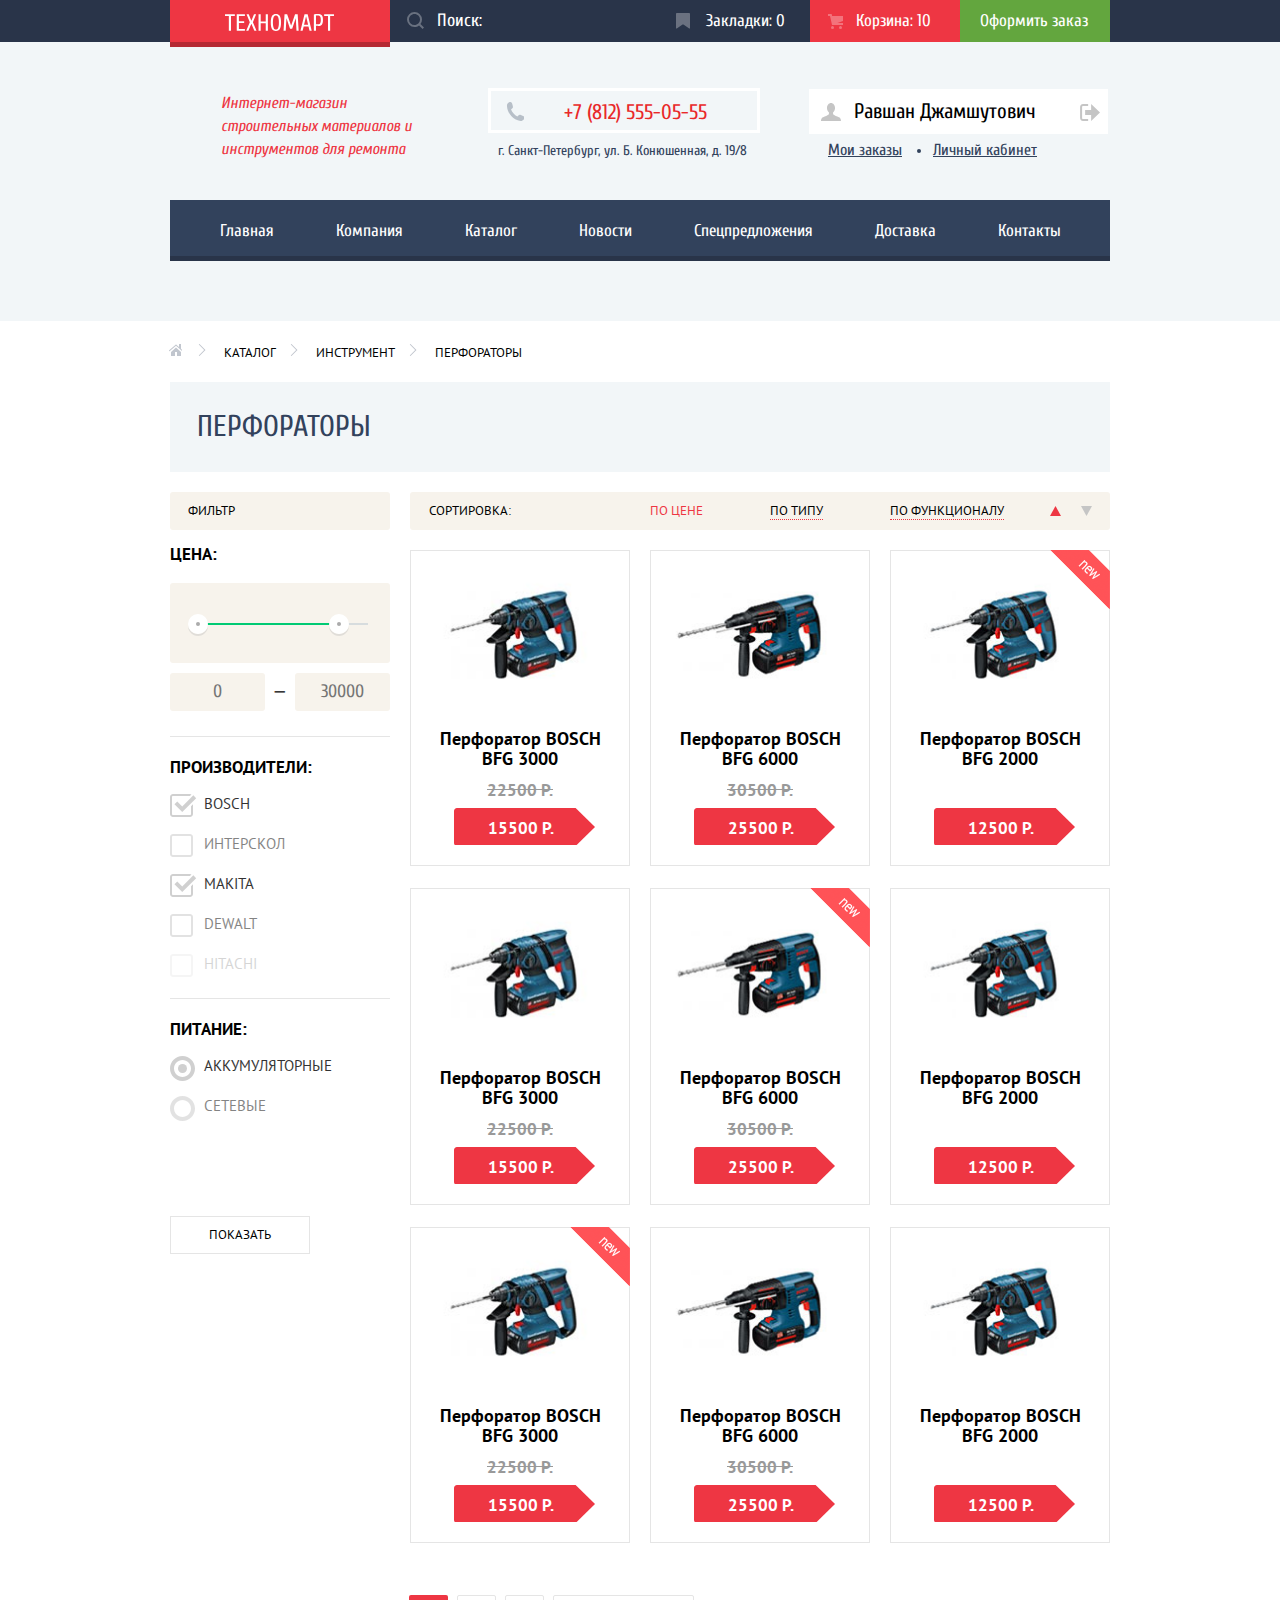
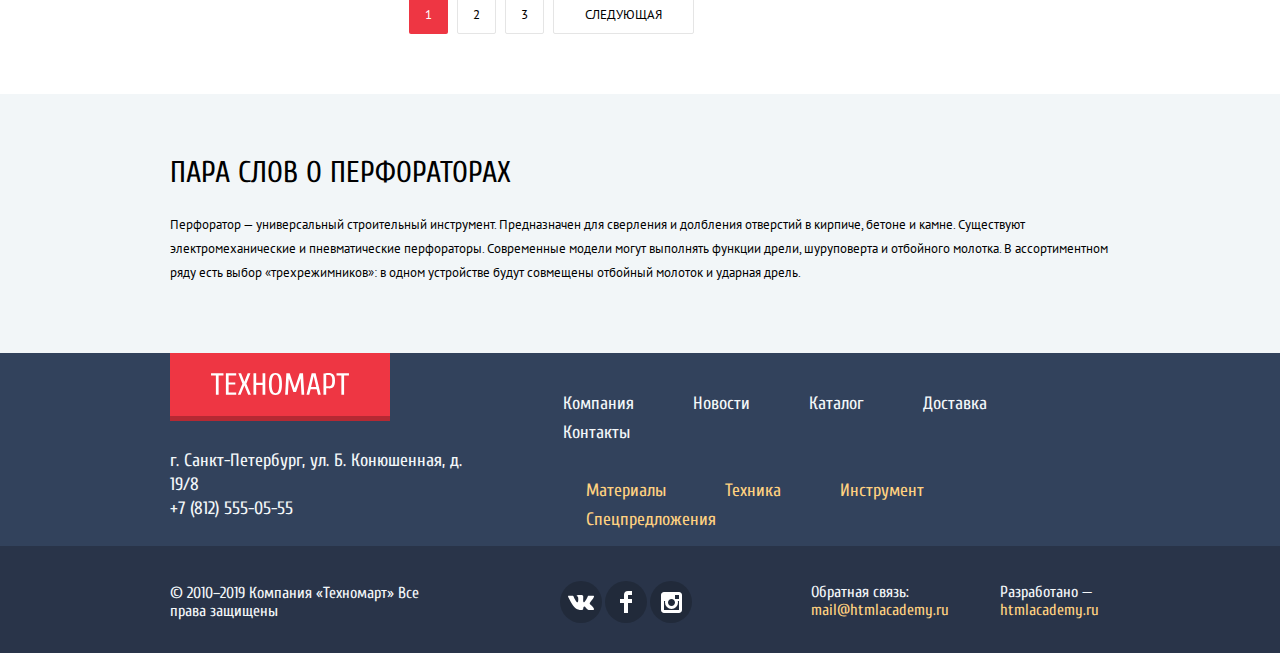
==== commit accadfae: "Исправлены замечания по защите" ====
--- a/catalog.html
+++ b/catalog.html
@@ -18,7 +18,9 @@
       <div class="container">
         <div class="top-block-wrap">
           <!-- Логотип -->
-          <a class="header-logo" href="index.html" aria-label="Логотип"></a>
+          <a class="header-logo" href="index.html" aria-label="Логотип">
+            <img src="img/logo-technomart.svg" width="109" height="19" alt="Логотип Техномарт">
+          </a>
           <!-- Форма поиска -->
           <div class="search">
             <form action="#">
@@ -44,8 +46,8 @@
     <!-- Секция средней части header -->
     <div class="container">
       <div class="header-middle">
-        <!-- Заголовок h1 -->
-        <p class="description">
+        <!-- Заголовок -->
+        <p class="paragraph-style description">
           Интернет-магазин строительных материалов и инструментов для ремонта
         </p>
         <!-- Адрес и телефон -->
@@ -54,7 +56,7 @@
             <a class="header-tel-link" href="tel:+78125550505">+7 (812) 555-05-55</a>
           </div>
           <div class="header-address">
-            <p>г. Санкт-Петербург, ул. Б. Конюшенная, д. 19/8</p>
+            <p class="paragraph-style">г. Санкт-Петербург, ул. Б. Конюшенная, д. 19/8</p>
           </div>
         </div>
 
@@ -119,14 +121,14 @@
           <li class=""><a class="breadcrumbs-link" href="#">Перфораторы</a></li>
         </ul>
       </div>
-      <h1 class="perforator-title">Перфораторы</h1>
+      <h1 class="headline perforator-title">Перфораторы</h1>
 
       <!-- Фильтр выбора производителя и питания-->
       <div class="main-columns">
         <section class="options">
           <h2 class="visually-hidden">Выбор опций</h2>
-          <h3 class="filter">Фильтр</h3>
-          <h3 class="price">Цена:</h3>
+          <h3 class="heading-third-level filter">Фильтр</h3>
+          <h3 class="heading-third-level price">Цена:</h3>
 
           <form class="choice-of-options" action="#">
             <div class="slider-price">
@@ -190,7 +192,7 @@
           <h2 class="visually-hidden">Список перфораторов</h2>
 
           <div class="sorting-block">
-            <h3 class="sorting">Сортировка:</h3>
+            <h3 class="heading-third-level sorting">Сортировка:</h3>
             <ul class="ul-style sorting-list">
               <li><a class="sorting-link current" href="#">По цене</a></li>
               <li><a class="sorting-link" href="#">По типу</a></li>
@@ -212,8 +214,10 @@
                 <button class="to-bookmarks" type="button">В закладки</button>
               </div>
               <img src="img/Perforator_1.jpg" width="218" height="170" alt="Перфоратор BOSH BFG 3000">
-              <div class="catalog-title">Перфоратор BOSCH</div>
-              <div class="catalog-model">BFG 3000</div>
+              <a href="bosh-BFG-3000.html">
+                <div class="catalog-title">Перфоратор BOSCH</div>
+                <div class="catalog-model">BFG 3000</div>
+              </a>
               <div class="discount">22500 Р.</div>
               <div class="catalog-price">15500 Р.</div>
             </li>
@@ -223,8 +227,10 @@
                 <button class="to-bookmarks" type="button">В закладки</button>
               </div>
               <img src="img/Perforator_2.jpg" width="218" height="170" alt="Перфоратор BOSH BFG 6000">
-              <div class="catalog-title">Перфоратор BOSCH</div>
-              <div class="catalog-model">BFG 6000</div>
+              <a href="bosh-BFG-6000.html">
+                <div class="catalog-title">Перфоратор BOSCH</div>
+                <div class="catalog-model">BFG 6000</div>
+              </a>
               <div class="discount">30500 Р.</div>
               <div class="catalog-price">25500 Р.</div>
             </li>
@@ -235,8 +241,10 @@
                 <button class="to-bookmarks" type="button">В закладки</button>
               </div>
               <img src="img/Perforator_3.jpg" width="218" height="170" alt="Перфоратор BOSH BFG 2000">
-              <div class="catalog-title">Перфоратор BOSCH</div>
-              <div class="catalog-model">BFG 2000</div>
+              <a href="bosh-BFG-2000.html">
+                <div class="catalog-title">Перфоратор BOSCH</div>
+                <div class="catalog-model">BFG 2000</div>
+              </a>
               <div class="discount"></div>
               <div class="catalog-price">12500 Р.</div>
             </li>
@@ -246,8 +254,10 @@
                 <button class="to-bookmarks" type="button">В закладки</button>
               </div>
               <img src="img/Perforator_1.jpg" width="218" height="170" alt="Перфоратор BOSH BFG 3000">
-              <div class="catalog-title">Перфоратор BOSCH</div>
-              <div class="catalog-model">BFG 3000</div>
+              <a href="bosh-BFG-3000.html">
+                <div class="catalog-title">Перфоратор BOSCH</div>
+                <div class="catalog-model">BFG 3000</div>
+              </a>
               <div class="discount">22500 Р.</div>
               <div class="catalog-price">15500 Р.</div>
             </li>
@@ -258,8 +268,10 @@
                 <button class="to-bookmarks" type="button">В закладки</button>
               </div>
               <img src="img/Perforator_2.jpg" width="218" height="170" alt="Перфоратор BOSH BFG 6000">
-              <div class="catalog-title">Перфоратор BOSCH</div>
-              <div class="catalog-model">BFG 6000</div>
+              <a href="bosh-BFG-6000.html">
+                <div class="catalog-title">Перфоратор BOSCH</div>
+                <div class="catalog-model">BFG 6000</div>
+              </a>
               <div class="discount">30500 Р.</div>
               <div class="catalog-price">25500 Р.</div>
             </li>
@@ -269,8 +281,10 @@
                 <button class="to-bookmarks" type="button">В закладки</button>
               </div>
               <img src="img/Perforator_3.jpg" width="218" height="170" alt="Перфоратор BOSH BFG 2000">
-              <div class="catalog-title">Перфоратор BOSCH</div>
-              <div class="catalog-model">BFG 2000</div>
+              <a href="bosh-BFG-2000.html">
+                <div class="catalog-title">Перфоратор BOSCH</div>
+                <div class="catalog-model">BFG 2000</div>
+              </a>
               <div class="discount"></div>
               <div class="catalog-price">12500 Р.</div>
             </li>
@@ -281,8 +295,10 @@
                 <button class="to-bookmarks" type="button">В закладки</button>
               </div>
               <img src="img/Perforator_1.jpg" width="218" height="170" alt="Перфоратор BOSH BFG 3000">
-              <div class="catalog-title">Перфоратор BOSCH</div>
-              <div class="catalog-model">BFG 3000</div>
+              <a href="bosh-BFG-3000.html">
+                <div class="catalog-title">Перфоратор BOSCH</div>
+                <div class="catalog-model">BFG 3000</div>
+              </a>
               <div class="discount">22500 Р.</div>
               <div class="catalog-price">15500 Р.</div>
             </li>
@@ -292,8 +308,10 @@
                 <button class="to-bookmarks" type="button">В закладки</button>
               </div>
               <img src="img/Perforator_2.jpg" width="218" height="170" alt="Перфоратор BOSH BFG 6000">
-              <div class="catalog-title">Перфоратор BOSCH</div>
-              <div class="catalog-model">BFG 6000</div>
+              <a href="bosh-BFG-6000.html">
+                <div class="catalog-title">Перфоратор BOSCH</div>
+                <div class="catalog-model">BFG 6000</div>
+              </a>
               <div class="discount">30500 Р.</div>
               <div class="catalog-price">25500 Р.</div>
             </li>
@@ -303,8 +321,10 @@
                 <button class="to-bookmarks" type="button">В закладки</button>
               </div>
               <img src="img/Perforator_3.jpg" width="218" height="170" alt="Перфоратор BOSH BFG 2000">
-              <div class="catalog-title">Перфоратор BOSCH</div>
-              <div class="catalog-model">BFG 2000</div>
+              <a href="bosh-BFG-2000.html">
+                <div class="catalog-title">Перфоратор BOSCH</div>
+                <div class="catalog-model">BFG 2000</div>
+              </a>
               <div class="discount"></div>
               <div class="catalog-price">12500 Р.</div>
             </li>
@@ -321,8 +341,8 @@
     </div>
     <section class="about-perforators">
       <div class="container-text">
-        <h2>Пара слов о перфораторах</h2>
-        <p>Перфоратор — универсальный строительный инструмент. Предназначен для сверления и долбления отверстий в
+        <h2 class="heading-second-level">Пара слов о перфораторах</h2>
+        <p class="paragraph-style">Перфоратор — универсальный строительный инструмент. Предназначен для сверления и долбления отверстий в
           кирпиче, бетоне и камне.
           Существуют электромеханические и пневматические перфораторы. Современные
           модели могут выполнять функции дрели, шуруповерта и отбойного молотка. В ассортиментном ряду есть выбор
@@ -340,10 +360,12 @@
 
         <div class="footer-logo-address">
           <!-- Логотип футера -->
-          <a class="footer-logo" href="index.html"></a>
+          <a class="footer-logo" href="index.html">
+            <img src="img/logo-technomart.svg" width="138" height="22" alt="Логотип Техномарт">
+          </a>
           <!-- Адрес и телефон в футере -->
           <div class="address-down">
-            <p>г. Санкт-Петербург, ул. Б. Конюшенная, д. 19/8</p>
+            <p class="paragraph-style">г. Санкт-Петербург, ул. Б. Конюшенная, д. 19/8</p>
             <a href="tel:+78125550505">+7 (812) 555-05-55</a>
           </div>
         </div>
@@ -374,7 +396,7 @@
         <h2 class="visually-hidden">Контактная информация</h2>
         <!-- Копирайт -->
         <div class="copyright">
-          <p> &copy; 2010–2019 Компания «Техномарт» Все права защищены</p>
+          <p class="paragraph-style"> &copy; 2010–2019 Компания «Техномарт» Все права защищены</p>
         </div>
         <!-- Социальные сети -->
         <ul class="ul-style footer-social">
@@ -391,11 +413,11 @@
         </ul>
         <!-- Обратная связь -->
         <div class="feedback-email">
-          <p>Обратная связь:</p>
+          <p class="paragraph-style">Обратная связь:</p>
           <a class="footer-email" href="mail@htmlacademy.ru">mail@htmlacademy.ru</a>
         </div>
         <div class="footer-developed">
-          <p>Разработано — </p>
+          <p class="paragraph-style">Разработано — </p>
           <a class="footer-htmlacademy" href="https://htmlacademy.ru/intensive/htmlcss">htmlacademy.ru</a>
         </div>
       </div>
@@ -405,7 +427,7 @@
   <div class="order-status">
     <div class="order-white">
       <span class="icon-mark"></span>
-      <p>Товар добавлен в корзину!</p>
+      <p class="paragraph-style">Товар добавлен в корзину!</p>
       <button class="modal-close close-order" type="button">Закрыть</button>
     </div>
     <div class="order-gray">
--- a/css/style.min.css
+++ b/css/style.min.css
@@ -1 +1 @@
-@-webkit-keyframes appearance{0%{opacity:0;-webkit-transform:translate3d(0,-100%,0);transform:translate3d(0,-100%,0)}to{opacity:1;-webkit-transform:none;transform:none}}@keyframes appearance{0%{opacity:0;-webkit-transform:translate3d(0,-100%,0);transform:translate3d(0,-100%,0)}to{opacity:1;-webkit-transform:none;transform:none}}@-webkit-keyframes wrong{0%,20%,40%,60%,80%,to{background-color:#fff;-webkit-transform:scale(.95);transform:scale(.95)}10%,30%,50%,70%,90%{background-color:#c41515;-webkit-transform:scale(1);transform:scale(1)}}@keyframes wrong{0%,20%,40%,60%,80%,to{background-color:#fff;-webkit-transform:scale(.95);transform:scale(.95)}10%,30%,50%,70%,90%{background-color:#c41515;-webkit-transform:scale(1);transform:scale(1)}}@-webkit-keyframes zoom-in{0%{-webkit-transform:scale(0);transform:scale(0)}to{-webkit-transform:scale(1);transform:scale(1)}}@keyframes zoom-in{0%{-webkit-transform:scale(0);transform:scale(0)}to{-webkit-transform:scale(1);transform:scale(1)}}@-webkit-keyframes zoom-out{0%{-webkit-transform:scale(1);transform:scale(1)}to{-webkit-transform:scale(0);transform:scale(0)}}@keyframes zoom-out{0%{-webkit-transform:scale(1);transform:scale(1)}to{-webkit-transform:scale(0);transform:scale(0)}}@-webkit-keyframes fly{0%{-webkit-transform:rotateX(65deg) rotateZ(-75deg) rotateY(45deg) scale(0);transform:rotateX(65deg) rotateZ(-75deg) rotateY(45deg) scale(0)}to{-webkit-transform:rotateX(0deg) rotateZ(0deg) rotateY(0deg) scale(1);transform:rotateX(0deg) rotateZ(0deg) rotateY(0deg) scale(1)}}@keyframes fly{0%{-webkit-transform:rotateX(65deg) rotateZ(-75deg) rotateY(45deg) scale(0);transform:rotateX(65deg) rotateZ(-75deg) rotateY(45deg) scale(0)}to{-webkit-transform:rotateX(0deg) rotateZ(0deg) rotateY(0deg) scale(1);transform:rotateX(0deg) rotateZ(0deg) rotateY(0deg) scale(1)}}*,::after,::before{-webkit-box-sizing:inherit;box-sizing:inherit}html{-webkit-box-sizing:border-box;box-sizing:border-box}a,body{color:#000}body{padding:0;font-family:"Cuprum","Arial",sans-serif;font-size:18px;line-height:24px;background-color:#fff}iframe,input,textarea{border:0}img{max-width:100%;height:auto}a{text-decoration:none}.ul-style{list-style-type:none;margin:0;padding:0;font-size:0}h1{margin:0}h2,h3{text-transform:uppercase}body,h2,h3,p{font-weight:400;margin:0}h2{line-height:30px;font-size:30px}h3,p{font-family:"PT Sans","Arial",sans-serif;font-size:13px}h3{line-height:18px}p{line-height:24px}.visually-hidden{position:absolute;width:1px;height:1px;margin:-1px;border:0;padding:0;clip:rect(0 0 0 0);overflow:hidden}.button-red,button{cursor:pointer}.button-red{display:-webkit-box;display:-ms-flexbox;display:flex;-webkit-box-pack:center;-ms-flex-pack:center;justify-content:center;padding:11px 20px;font-size:14px;font-weight:400;line-height:18px;color:#fff;text-transform:uppercase;background-color:#ee3643;border-radius:3px}.button-red:hover{background-color:#ca2c37}.button-red:active{background-color:#ba2732}.main-header{padding-bottom:60px;margin-bottom:60px;background-color:#f2f6f8}.search input,.top-block{background-color:#293449}.top-block-wrap{position:relative;display:-webkit-box;display:-ms-flexbox;display:flex}.header-logo{position:absolute;z-index:1;width:220px;height:47px;background-color:#ee3643;-webkit-box-shadow:inset 0 -5px 0 0 rgba(0,0,0,.24);box-shadow:inset 0 -5px 0 0 rgba(0,0,0,.24);background-image:url(../img/logo-technomart.svg);background-repeat:no-repeat;background-size:109px 19px;background-position:50% 50%;cursor:pointer}.header-logo:hover{background-color:#ca2c37}.header-logo:active{background-color:#ba2732}.search{position:relative}.search input{width:270px;min-height:42px;margin-left:220px;padding-left:47px}.bookmarks:hover,.search input:hover{background-color:#212a3a}.search input:focus{background-color:#fff}.search svg{position:absolute;left:237px;top:12px;fill:#fff;fill-opacity:.3}.search:hover path{fill-opacity:1}.search input[type=search]:focus+svg{fill:#ee3643;fill-opacity:1}.top-block a{font-size:17px;line-height:18px;color:#fff}.top-block input::-webkit-input-placeholder{color:#fff;opacity:1}.top-block input:-ms-input-placeholder,.top-block input::-ms-input-placeholder{color:#fff;opacity:1}.top-block input::placeholder{color:#fff;opacity:1}.bookmarks,.btn-checkout,.cart{position:relative;display:-webkit-box;display:-ms-flexbox;display:flex;-webkit-box-align:center;-ms-flex-align:center;align-items:center;width:151px;height:42px}.btn-checkout{padding-left:20px}.bookmarks,.cart{padding-left:46px}.bookmarks-link{margin-left:16px}.bookmarks::before{width:14px;height:16px;left:16px;opacity:.3;background-image:url(../img/icon-bookmark.svg)}.bookmarks:hover::before,.cart:hover::before{opacity:1}.bookmarks:active{background-color:#161d29;opacity:.6}.cart-link{margin-left:18px}.bookmarks::before,.cart::before,.header-tel::before{position:absolute;content:" ";background-repeat:no-repeat}.cart::before{opacity:.3;left:18px;width:15px;height:15px;background-image:url(../img/icon-cart.svg)}.catalog-page .cart{background-color:#ee3643}.cart:hover{background-color:#212a3a}.cart:active{background-color:#161d29;opacity:.6}.btn-checkout{background-color:#63a63e}.btn-checkout:hover{background-color:#5fbb2d}.btn-checkout:active{background-color:#518534;opacity:.5}.header-middle{position:relative;display:-webkit-box;display:-ms-flexbox;display:flex;margin-bottom:37px}.description{width:192px;margin-top:50px;margin-left:51px;font-family:"Cuprum","Arial",sans-serif;font-size:16px;font-weight:400;font-style:italic;line-height:23px;text-align:left;color:#ee3643;letter-spacing:normal}.header-tel{position:relative;display:-webkit-box;display:-ms-flexbox;display:flex;min-height:45px;margin:46px 49px 4px 75px;border:solid 3px #fff}.header-tel-link{display:block;margin-left:73px;margin-top:9px;margin-right:50px;font-size:21px;font-weight:400;color:#e9292a}.header-tel::before{width:18px;height:19px;left:15px;top:11px;background-image:url(../img/icon-phone.svg)}.header-address{margin-left:85px;margin-top:6px}.header-address p{font-family:"Cuprum","Arial",sans-serif;font-size:14px;font-weight:400;line-height:24px;color:#32425c}.user-in{width:282px;margin-top:46px;margin-left:18px}.user-in .login-link{position:relative;margin-right:10px}.check-in-link a,.login-link a{display:-webkit-box;display:-ms-flexbox;display:flex;-webkit-box-pack:center;-ms-flex-pack:center;justify-content:center;-webkit-box-align:center;-ms-flex-align:center;align-items:center;height:45px;background-color:#fff}.login-link a{width:121px;padding-left:19px}.check-in-link a{width:150px}.offers .top,.user-in ul{display:-webkit-box;display:-ms-flexbox;display:flex}.user-in li{font-size:21px}.login-link svg{position:absolute;background-position:0 0;left:13px;top:15px}.login-link:hover path,.logout:hover path,.user-name:hover path{fill:#32425c}.user-in a:hover{color:#ee3643}.user-in a:active{opacity:.3;color:#000}.main-navigation{background-color:#32425c;-webkit-box-shadow:inset 0 -5px 0 0 #293449;box-shadow:inset 0 -5px 0 0 #293449}.main-menu{display:-webkit-box;display:-ms-flexbox;display:flex;-webkit-box-pack:center;-ms-flex-pack:center;justify-content:center;-webkit-box-align:center;-ms-flex-align:center;align-items:center;-ms-flex-wrap:wrap;flex-wrap:wrap;min-height:60px}.main-menu a{display:block;padding:22px 31px;font-size:17px;font-weight:400;line-height:17px;color:#fff}.main-menu a:hover{background-color:#1d2739}.main-menu a:active{opacity:.5}.container,.container-text{width:940px;margin:0 auto}.offers .top{-webkit-box-pack:justify;-ms-flex-pack:justify;justify-content:space-between}.our-offers li,.our-offers p{font-size:24px;line-height:30px}.our-offers li{position:relative;width:300px;min-height:123px;margin-bottom:20px;color:#fff}.our-offers p,h3.upper,p.lower{font-family:"Cuprum","Arial",sans-serif;color:#fff}.our-offers p{font-weight:700;padding-top:20px;padding-left:21px}.offers .icon-1{position:absolute;width:44px;height:65px;right:43px;top:32px;content:"";background-image:url(../img/icon-1.svg);background-repeat:no-repeat}.offers .icon-2,.offers .icon-3,.offers .icon-4,.offers .icon-5{position:absolute;width:75px;height:61px;right:29px;top:33px;content:"";background-image:url(../img/icon-2.svg);background-repeat:no-repeat}.offers .icon-3,.offers .icon-4,.offers .icon-5{width:78px;height:62px;right:32px;top:31px;background-image:url(../img/icon-3.svg)}.offers .icon-4,.offers .icon-5{width:59px;height:72px;right:46px;top:26px;background-image:url(../img/icon-4.svg)}.offers .icon-5{width:78px;height:63px;right:32px;top:32px;background-image:url(../img/icon-5.svg)}.offers .button{position:absolute;left:24px;top:62px;min-width:135px;min-height:38px;font-size:14px;line-height:18px;text-transform:uppercase;border-radius:3px;color:#fff;text-align:center;padding:10px;background-color:rgba(0,0,0,.1)}.offers .button:hover{background-color:rgba(0,0,0,.2)}.offers .button:active{background-color:rgba(0,0,0,.3)}.offers-down{display:-webkit-box;display:-ms-flexbox;display:flex;margin-bottom:33px}.offers-down li,.switches label{margin-left:20px}.materials .new{top:0;right:0}.slider{position:relative;width:620px;height:266px;overflow:hidden}h3.upper,p.lower{position:absolute;z-index:5}h3.upper{text-transform:uppercase;left:24px;top:24px;font-weight:700;font-size:36px;line-height:36px}p.lower{left:25px;top:61px;font-weight:400;font-size:18px;line-height:24px}.slide-1,.slide-2{position:absolute;z-index:2;width:620px;height:266px}.slide-2{z-index:1}.slider .button-red{position:absolute;z-index:10;min-width:195px;min-height:38px;left:26px;top:206px}.slider-control-left,.slider-control-right{position:absolute;z-index:10;top:112px;width:23px;height:44px;font-size:0;border:0;cursor:pointer;background-color:transparent}.slider-control-left{left:25px}.slider-control-right{right:20px}.slider-control-left::after,.slider-control-left::before,.slider-control-right::after,.slider-control-right::before{position:absolute;content:"";left:-3px;width:29px;height:3px;background-color:#fff}.slider-control-left::before{top:11px;-webkit-transform:rotate(-47deg);-ms-transform:rotate(-47deg);transform:rotate(-47deg)}.slider-control-left::after,.slider-control-right::before{-webkit-transform:rotate(46deg);-ms-transform:rotate(46deg);transform:rotate(46deg)}.slider-control-left::after{bottom:11px}.slider-control-right::before{top:11px}.slider-control-right::after{-webkit-transform:rotate(-47deg);-ms-transform:rotate(-47deg);transform:rotate(-47deg);bottom:11px}.slider-price input,.switches input[type=radio]{display:none}.switches{display:-webkit-box;display:-ms-flexbox;display:flex;position:absolute;z-index:10;left:275px;bottom:45px}.switches .pseudoswith::before{display:block;position:absolute;z-index:10;content:"";width:11px;height:11px;background-color:#fff;border-radius:50%;cursor:pointer}.switches input[type=radio]:checked+.pseudoswith::after{position:absolute;z-index:10;content:" ";width:7px;height:7px;margin-left:2px;margin-top:2px;background-color:#ee0b0b;border-radius:50%}li.delivery,li.materials{background-color:#ffbf47}li.instrument{background-color:#3bbce3}li.machinery{background-color:#dc91d8}li.discounts{background-color:#8ed78f}.catalog-popular,.popular-goods-title,.popular-manufacturers-title{display:-webkit-box;display:-ms-flexbox;display:flex;margin-bottom:20px}.catalog-popular{-webkit-box-pack:justify;-ms-flex-pack:justify;justify-content:space-between}.popular-goods-title,.popular-manufacturers-title{-webkit-box-align:center;-ms-flex-align:center;align-items:center;padding-left:27px;padding-top:25px;padding-bottom:25px;color:#32425c;background-color:#f9f5f0}.popular-goods-title a{width:253px;margin-left:372px}.popular-manufacturers-title a{width:253px;margin-left:268px}.manufacturers-list{width:940px;-webkit-box-pack:justify;-ms-flex-pack:justify;justify-content:space-between;-webkit-box-align:center;-ms-flex-align:center;align-items:center;-ms-flex-wrap:wrap;flex-wrap:wrap;margin-bottom:65px}.manufacturers-list li{margin-bottom:20px}.manufacturers-list,.manufacturers-list a,.servises{display:-webkit-box;display:-ms-flexbox;display:flex}.manufacturers-list a{-webkit-box-pack:center;-ms-flex-pack:center;justify-content:center;-webkit-box-align:center;-ms-flex-align:center;align-items:center;width:220px;height:145px;border:solid 1px #eaeaea;background-color:#fff}.manufacturers-list li:hover{-webkit-box-shadow:0 10px 25px 0 rgba(41,52,73,.5);box-shadow:0 10px 25px 0 rgba(41,52,73,.5)}.manufacturers-list li:active{-webkit-box-shadow:0 4px 10px 0 rgba(41,52,73,.5);box-shadow:0 4px 10px 0 rgba(41,52,73,.5);opacity:.3}.servises{background-color:#f4f8f9;padding-top:65px}.about-servises{width:398px;margin-bottom:49px}.about-servises h2{padding-bottom:28px}.about-servises p{padding-bottom:20px}.servises-list{margin-right:80px;margin-bottom:100px;font-size:21px;font-weight:600;line-height:30px}.servises-list li{width:240px;min-height:61px;-webkit-box-shadow:0 1px 0 0 #293449,inset 0 1px 0 0 #405069;box-shadow:0 1px 0 0 #293449,inset 0 1px 0 0 #405069;background-color:#32425c;padding-left:21px;padding-top:13px;color:#fff;cursor:pointer}.servises-list li:hover{background-color:#293449}.servises-list li:focus{background-color:#fff;color:#32425c;-webkit-box-shadow:none;box-shadow:none}.our-servises{position:relative;display:-webkit-box;display:-ms-flexbox;display:flex}.servises-list:after{position:absolute;content:'';top:85px;left:96px;width:279px;height:10px;-webkit-transform:rotate(90deg);-ms-transform:rotate(90deg);transform:rotate(90deg);background:-webkit-radial-gradient(50% -10%,50% 10px,#000 0%,transparent 100%);opacity:.4}.delivery-slide{display:none;width:274px}.our-servises h2{font-size:36px;line-height:36px;color:#32425c;padding-bottom:26px}.delivery-slide .delivery{position:absolute;top:20px;right:0}.warranty-slide{display:none;width:312px}.credit-slide .credit,.warranty-slide .warranty{position:absolute;top:0;right:0}.credit-slide{display:none;width:280px}.credit-slide p{padding-bottom:30px}.credit-slide .credit-link{width:195px}.servises-list .servise-current{background-color:#fff;color:#32425c;-webkit-box-shadow:none;box-shadow:none}.contacts-wrapper{position:relative;display:-webkit-box;display:-ms-flexbox;display:flex;margin-bottom:84px}.contacts-wrapper h2{padding-top:78px;padding-bottom:26px}.about-company p{padding-bottom:23px}.about-company{display:block;width:520px}.about-company .transport{font-size:18px;font-weight:400;line-height:20px;margin-bottom:36px}.transport li{margin-left:35px;margin-bottom:20px}.transport .dash{position:relative}.transport .dash::before{position:absolute;content:"";top:11px;left:-35px;width:25px;height:2px;background-color:#ee3643}.contacts{margin-left:119px}.contacts a{width:300px}.about-company a{width:220px}.contacts .map{background-color:#fff;margin:32px 0;cursor:pointer}.main-header-catalog{padding-bottom:60px;margin-bottom:23px;background-color:#f2f6f8}.account-block{display:-webkit-box;display:-ms-flexbox;display:flex;position:relative;width:300px}.account,.account .logout{position:absolute;cursor:pointer}.account{left:0;background-color:#fff;font-size:21px;width:299px;min-height:45px;padding-top:12px;padding-left:45px;margin-bottom:7px;top:47px}.account .user-name{font-size:21px;line-height:21px}.account .logout{right:8px;top:13px}.logout:active path,.sorting-down path,.sorting-up path,.user-name:active path{fill:#c5c5c5}.user-name a:active{color:#c5c5c5}.account-link a:hover{color:red}.account-link a:active{color:#c5c5c5}.account-link{position:absolute;left:19px;top:96px;display:-webkit-box;display:-ms-flexbox;display:flex;-ms-flex-wrap:wrap;flex-wrap:wrap}.my-orders,.personal-account{font-size:16px;color:#32425c;text-decoration:underline}.my-orders{margin-right:31px}.user-name .name{position:absolute;left:12px;top:14px}.account-link .point{position:absolute;top:11px;left:89px;width:4px;height:4px;border-radius:50%;background-color:#32425c;margin-right:13px;margin-bottom:6px}.breadcrumbs-style{margin-bottom:20px}.breadcrumbs{display:-webkit-box;display:-ms-flexbox;display:flex;font-family:"PT Sans","Arial",sans-serif;font-size:13px;font-weight:400;line-height:18px;text-transform:uppercase}.breadcrumbs-link{position:relative;margin-right:40px}.breadcrumbs .index{position:relative;margin-right:54px}.breadcrumbs .breadcrumbs-link::before,.breadcrumbs .index::before{position:absolute;width:14px;height:12px;background-repeat:no-repeat}.breadcrumbs .index::before{top:1;content:"";left:-2px;background-image:url(../img/icon-home.svg)}.breadcrumbs .breadcrumbs-link::before{content:"\00a0";left:-56px;margin-left:30px;background-image:url(../img/icon-right-small.svg)}.perforator-title{min-height:89px;font-weight:400;font-size:30px;line-height:30px;text-transform:uppercase;padding:30px 27px;margin-bottom:20px;color:#32425c;background-color:#f2f6f8}.main-columns{display:-webkit-box;display:-ms-flexbox;display:flex}.catalog{width:940px}.slider-price{position:relative;display:-webkit-box;display:-ms-flexbox;display:flex;-webkit-box-pack:center;-ms-flex-pack:center;justify-content:center;width:220px;min-height:80px;background-color:#f7f3ec;border-radius:3px;margin-bottom:10px}.green-range,.grey-range{position:absolute;left:20px;top:50%;background-color:#d7dcde;width:178px;height:2px}.green-range{background-color:#00ca74;width:151px}.first-button,.second-button{position:absolute;width:20px;height:23px;top:31px;content:"";background-image:url(../img/filter-button.svg);cursor:pointer}.first-button{left:18px}.second-button{right:41px}.slider-price input::-webkit-slider-thumb{-webkit-appearance:none}.choice-of-options{width:220px;display:block;margin-bottom:15px;padding-bottom:25px}.range-price{display:-webkit-box;display:-ms-flexbox;display:flex;-webkit-box-pack:justify;-ms-flex-pack:justify;justify-content:space-between;-webkit-box-align:center;-ms-flex-align:center;align-items:center;padding-bottom:25px;border-bottom:1px solid #e5e5e5}.range-price input{width:95px;min-height:38px;background-color:#f7f3ec;border-radius:3px;text-align:center}.legend-options{font-family:"PT Sans","Arial",sans-serif;font-size:17px;font-weight:700;line-height:30px;text-transform:uppercase}.fieldset-style{border:0;padding:0;margin:0;-ms-flex-wrap:wrap;flex-wrap:wrap}.fieldset-style .legend-options{padding-top:15px;padding-bottom:12px}.fieldset-style .button{margin-top:80px}.options .filter{width:220px;min-height:38px;background-color:#f7f3ec;border-radius:3px;padding-top:10px;padding-left:18px;margin-bottom:11px}.options .price{font-size:17px;font-weight:700;line-height:30px;margin-bottom:14px}.manufacturers{padding-bottom:4px;border-bottom:1px solid #e5e5e5}.manufacturers,.power{position:relative;display:-webkit-box;display:-ms-flexbox;display:flex}.manufacturers .pseudocheckbox::before{position:absolute;content:"";width:30px;height:27px;left:0;background-image:url(../img/checkbox-off.svg);background-repeat:no-repeat}.manufacturers input[type=checkbox]:checked+.pseudocheckbox::before{content:"";width:30px;height:27px;left:0;background-image:url(../img/checkbox-on.svg);background-repeat:no-repeat}.manufacturers input[type=checkbox]:checked+.pseudocheckbox{opacity:1}.power .pseudocheckbox::before{position:absolute;content:"";width:29px;height:29px;left:0;background-image:url(../img/radio-off.svg);background-repeat:no-repeat}.pseudocheckbox{margin-left:34px;cursor:pointer;opacity:.6}.buy-item:hover::before,.pseudocheckbox:hover{opacity:1}.manufacturers input[type=checkbox]:disabled+.pseudocheckbox{opacity:.2}.power input[type=radio]:checked+.pseudocheckbox::before{content:"";width:29px;height:29px;left:0;background-image:url(../img/radio-on.svg);background-repeat:no-repeat}.power input[type=radio]:checked+.pseudocheckbox{opacity:1}.options input[type=submit],.options label{font-family:"PT Sans","Arial",sans-serif;text-transform:uppercase}.options input[type=submit]{width:140px;min-height:38px;border:solid 1px #e5e5e5;background-color:#fff;font-weight:400;cursor:pointer;font-size:13px;line-height:18px}.options label{font-size:15px;line-height:20px;opacity:.8;margin-bottom:20px;padding-right:30px}.options input[type=checkbox],.options input[type=radio]{display:none}.sorting-block{display:-webkit-box;display:-ms-flexbox;display:flex;-webkit-box-align:center;-ms-flex-align:center;align-items:center;height:38px;background-color:#f7f3ec;border-radius:3px;margin-left:20px;margin-bottom:20px}.sorting-link{border-bottom:1px dotted #ee3643;cursor:pointer}.sorting-link:hover{border-bottom:1px solid #ee3643;color:#000}.sorting-link:focus{color:#ee3643;border-bottom:none}.sorting-list .current{color:#ee3643;border-bottom:none}.sorting-up{margin-right:20px}.sorting-down:hover path,.sorting-up:hover path{fill:#000}.sorting-down:focus path,.sorting-up:focus path{fill:#ee3643}span.current path{fill:#ee3643}.sorting{margin-right:139px;margin-left:19px}.catalog-buttons,.sorting-list{line-height:18px;font-weight:400}.sorting-list{margin-right:46px;display:-webkit-box;display:-ms-flexbox;display:flex;-webkit-box-pack:justify;-ms-flex-pack:justify;justify-content:space-between;text-transform:uppercase;color:#b2b2b2;width:354px;font-family:"PT Sans","Arial",sans-serif;font-size:13px}.catalog-buttons{display:none;position:absolute;z-index:1;width:218px;height:164px;font-family:"Cuprum","Arial",sans-serif;font-size:14px;padding-top:43px;background-color:#fff}.buy-item,.to-bookmarks{width:135px;height:38px;border-radius:3px;font-size:14px;font-weight:400;text-transform:uppercase}.buy-item{position:relative;display:-webkit-inline-box;display:-ms-inline-flexbox;display:inline-flex;-webkit-box-pack:center;-ms-flex-pack:center;justify-content:center;-webkit-box-align:center;-ms-flex-align:center;align-items:center;color:#fff;background-color:#63a63e;-webkit-box-shadow:inset 0 -3px 0 0 #367315;box-shadow:inset 0 -3px 0 0 #367315;margin-bottom:8px}.buy-item::before{position:absolute;left:15px;width:15px;height:15px;content:" ";background-image:url(../img/icon-cart.svg);background-repeat:no-repeat;opacity:.3}.buy-item:hover{background-color:#5fbb2d}.buy-item:active{background-color:#518534}.to-bookmarks{border:solid 3px #63a63e;background-color:#fff;color:#32425c}.to-bookmarks:hover{border:solid 3px #32425c}.to-bookmarks:active{opacity:.3}.catalog-list,.popular-list{position:relative;display:-webkit-box;display:-ms-flexbox;display:flex;-ms-flex-wrap:wrap;flex-wrap:wrap}.catalog-list{margin-left:20px}.catalog-list li,.popular-list li{font-family:"PT Sans","Arial",sans-serif;font-size:17px;line-height:18px;font-weight:700}.catalog-item,.popular-item{position:relative;display:block;min-width:219px;border:solid 1px #e5e5e5;background-color:#fff;text-align:center;margin-right:20px;margin-bottom:22px}.catalog-item:nth-child(3n),.popular-item:nth-child(4n){margin-right:0}.catalog-item:hover,.popular-item:hover{-webkit-box-shadow:0 10px 25px 0 rgba(41,52,73,.5);box-shadow:0 10px 25px 0 rgba(41,52,73,.5);background-color:#fff}.catalog-item:hover>.catalog-buttons,.popular-item:hover>.catalog-buttons{display:block}.catalog-item img,.popular-item img{margin-bottom:5px;padding:1px}.catalog-model,.catalog-title{font-size:18px;line-height:20px;color:#000}.catalog-model{margin-bottom:12px}.discount{display:-webkit-box;display:-ms-flexbox;display:flex;-webkit-box-pack:center;-ms-flex-pack:center;justify-content:center;min-height:27px;color:#999;text-decoration:line-through}.catalog-price{display:block;width:141px;height:37px;background-image:url(../img/red-button.svg);background-repeat:no-repeat;margin-left:43px;margin-bottom:20px;text-align:left;padding-left:34px;padding-top:11px;color:#fff}.new{width:60px;height:59px;position:absolute;z-index:2;top:-1px;right:-1px;background-image:url(../img/new.png);font-size:0}.pagination-list{display:-webkit-box;display:-ms-flexbox;display:flex;margin-top:41px;margin-bottom:63px;margin-left:10px}.pagination-list a{font-family:"PT Sans","Arial",sans-serif;font-size:13px;line-height:18px;text-transform:uppercase;padding:10px 15px;border:solid 1px #e5e5e5;border-radius:2px;margin-left:9px;color:#000}.pagination-list .next{padding:10px 31px}.pagination-list a:hover{border:solid 1px #bdc6ca}.pagination-list a:active{border:solid 1px #ee3643}.pagination-list .pagination-item-current{background-color:#ee3643;color:#fff;border:solid 1px transparent}.about-perforators{background-color:#f2f6f8;min-height:261px}.about-perforators h2{padding-top:68px;padding-bottom:23px}.container-text p,.delivery p{padding-bottom:30px}.footer-light{min-height:193px;background-color:#32425c}.dark,.light{display:-webkit-box;display:-ms-flexbox;display:flex}.footer-left{margin-right:68px}.footer-logo-address .footer-logo{position:absolute;width:220px;height:68px;-webkit-box-shadow:inset 0 -5px 0 0 rgba(0,0,0,.24);box-shadow:inset 0 -5px 0 0 rgba(0,0,0,.24);background-color:#ee3643;background-image:url(../img/logo-technomart.svg);background-repeat:no-repeat;background-position:40px 21px;margin-bottom:28px}.address-down{margin-top:96px}.address-down a,.address-down p,.footer-menu-above a,.footer-menu-below a{font-family:"Cuprum","Arial",sans-serif;font-size:18px;font-weight:400;line-height:24px;color:#f3f7f9;background-color:inherit}.footer-menu-below a{color:#ffd180}.footer-menu .footer-menu-above,.footer-menu-below{display:-webkit-box;display:-ms-flexbox;display:flex;-ms-flex-wrap:wrap;flex-wrap:wrap}.footer-menu{margin-top:39px}.footer-menu-above{margin-left:9px}.footer-menu-below{margin-top:29px;margin-left:32px}.footer-menu li{margin-left:59px}.footer-menu a:hover{text-decoration:underline}.footer-menu a:active{opacity:.5;text-decoration:none}.footer-dark{min-height:107px;background-color:#293449}.copyright{width:250px;margin-top:38px;margin-right:140px}.footer-social{display:-webkit-box;display:-ms-flexbox;display:flex;margin-top:35px;margin-right:116px}.footer-social li{width:42px;min-height:42px;border-radius:50%;background-color:#212a3a;margin-right:3px}.footer-social li:hover{background-color:#ee3643}.social-btn-fb,.social-btn-insta,.social-btn-vk{background-image:url(../img/icon-vk.svg);background-repeat:no-repeat;background-position:50% 50%}.social-btn-fb,.social-btn-insta{background-image:url(../img/icon-fb.svg)}.social-btn-insta{background-image:url(../img/icon-insta.svg)}.footer-dark p,.order-status p{font-family:"Cuprum","Arial",sans-serif;font-weight:400}.footer-dark p{color:#f3f7f9;background-color:inherit;margin:0;font-size:16px;line-height:18px}.feedback-email,.footer-developed{margin-top:37px;line-height:18px}.feedback-email{margin-right:51px}.feedback-email a,.footer-developed a{font-size:16px;color:#ffd180}.feedback-email a:hover,.footer-developed a:hover{text-decoration:underline}.feedback-email a:active,.footer-developed a:active{color:#ee3643;text-decoration:none}.order-status{display:none;position:fixed;bottom:220px;left:50%;margin-left:-311px;z-index:20;width:620px;min-height:282px;-webkit-box-shadow:0 20px 40px 0 rgba(41,52,73,.75);box-shadow:0 20px 40px 0 rgba(41,52,73,.75);border-top:7px solid #ee3643;background-color:#fff}.order-white{position:relative;display:-webkit-box;display:-ms-flexbox;display:flex;-webkit-box-pack:center;-ms-flex-pack:center;justify-content:center;-webkit-box-align:center;-ms-flex-align:center;align-items:center;min-height:163px}.icon-mark{position:absolute;width:68px;height:68px;left:82px;top:47px;background-image:url(../img/icon-mark.svg);background-repeat:no-repeat}.order-gray{background-color:#f1f1f1;display:-webkit-box;display:-ms-flexbox;display:flex;-webkit-box-pack:center;-ms-flex-pack:center;justify-content:center;-webkit-box-align:center;-ms-flex-align:center;align-items:center;min-height:112px}.order-status p{font-size:30px;line-height:30px;margin-left:56px}.checkout{width:220px}.continue-shopping{width:220px;font-size:14px;font-weight:400;line-height:18px;text-transform:uppercase;border:0;background-color:#fff;margin-left:20px;padding:10px 0;cursor:pointer}.modal-feedback{display:none;position:fixed;width:620px;height:430px;bottom:202px;left:50%;top:50%;z-index:30;margin-top:-265px;margin-left:-310px;padding:47px 80px 0;-webkit-box-shadow:0 20px 40px 0 rgba(0,0,0,.75);box-shadow:0 20px 40px 0 rgba(0,0,0,.75);border-top:7px solid #ee3643;background-color:#fff}.feedback-form,.form-block{display:-webkit-box;display:-ms-flexbox;display:flex}.feedback-form{-ms-flex-wrap:wrap;flex-wrap:wrap;-webkit-box-pack:justify;-ms-flex-pack:justify;justify-content:space-between}.form-block{-webkit-box-orient:vertical;-webkit-box-direction:normal;-ms-flex-direction:column;flex-direction:column}.feedback-textarea{width:460px}.modal-feedback input,.modal-feedback textarea{border:solid 2px #dee3e4;border-radius:2px;font-family:"PT Sans","Arial",sans-serif;font-size:13px;line-height:18px;padding-left:14px;margin-bottom:22px}.modal-feedback input:hover,.modal-feedback textarea:hover{border:solid 2px #b5b5b5}.modal-feedback input:focus,.modal-feedback textarea:focus{border:solid 2px #ee3643}.feedback-form input{width:220px;min-height:36px}.feedback-form label{line-height:18px;margin-bottom:10px}.feedback-btn{width:460px;margin-top:54px}.popup-map{display:none;position:fixed;width:940px;height:446px;z-index:20;left:50%;bottom:50%;margin-left:-471px;margin-bottom:-100px;background-color:#fff;-webkit-box-shadow:0 0 15px 0 rgba(0,0,0,.5);box-shadow:0 0 15px 0 rgba(0,0,0,.5);overflow:hidden}.popup-map iframe{position:relative;z-index:1}.popup-map p{position:absolute;left:0;top:0}.modal-close{position:absolute;z-index:3;top:10px;right:6px;width:21px;height:21px;font-size:0;border:0;cursor:pointer;background-color:transparent}.modal-close::after,.modal-close::before{position:absolute;content:"";top:9px;left:-3px;width:26px;height:4px;background-color:#ee3643}.modal-close::before{-webkit-transform:rotate(45deg);-ms-transform:rotate(45deg);transform:rotate(45deg)}.modal-close::after{-webkit-transform:rotate(-45deg);-ms-transform:rotate(-45deg);transform:rotate(-45deg)}.modal-show{display:block}.modal-show-feedback{display:block;-webkit-animation-name:fly;animation-name:fly;-webkit-animation-duration:1.5s;animation-duration:1.5s}.modal-show-map{display:block;-webkit-animation-name:appearance;animation-name:appearance;-webkit-animation-duration:1s;animation-duration:1s}.fields-error{-webkit-animation-name:wrong;animation-name:wrong;-webkit-animation-duration:.4s;animation-duration:.4s}.close-cart,.modal-show-cart{-webkit-animation-duration:.6s;animation-duration:.6s}.modal-show-cart{display:block;-webkit-animation-name:zoom-in;animation-name:zoom-in}.close-cart{-webkit-animation-name:zoom-out;animation-name:zoom-out}
+@-webkit-keyframes appearance{0%{opacity:0;-webkit-transform:translate3d(0,-100%,0);transform:translate3d(0,-100%,0)}to{opacity:1;-webkit-transform:none;transform:none}}@keyframes appearance{0%{opacity:0;-webkit-transform:translate3d(0,-100%,0);transform:translate3d(0,-100%,0)}to{opacity:1;-webkit-transform:none;transform:none}}@-webkit-keyframes wrong{0%,20%,40%,60%,80%,to{background-color:#fff;-webkit-transform:scale(.95);transform:scale(.95)}10%,30%,50%,70%,90%{background-color:#c41515;-webkit-transform:scale(1);transform:scale(1)}}@keyframes wrong{0%,20%,40%,60%,80%,to{background-color:#fff;-webkit-transform:scale(.95);transform:scale(.95)}10%,30%,50%,70%,90%{background-color:#c41515;-webkit-transform:scale(1);transform:scale(1)}}@-webkit-keyframes zoom-in{0%{-webkit-transform:scale(0);transform:scale(0)}to{-webkit-transform:scale(1);transform:scale(1)}}@keyframes zoom-in{0%{-webkit-transform:scale(0);transform:scale(0)}to{-webkit-transform:scale(1);transform:scale(1)}}@-webkit-keyframes zoom-out{0%{-webkit-transform:scale(1);transform:scale(1)}to{-webkit-transform:scale(0);transform:scale(0)}}@keyframes zoom-out{0%{-webkit-transform:scale(1);transform:scale(1)}to{-webkit-transform:scale(0);transform:scale(0)}}@-webkit-keyframes fly{0%{-webkit-transform:rotateX(65deg) rotateZ(-75deg) rotateY(45deg) scale(0);transform:rotateX(65deg) rotateZ(-75deg) rotateY(45deg) scale(0)}to{-webkit-transform:rotateX(0deg) rotateZ(0deg) rotateY(0deg) scale(1);transform:rotateX(0deg) rotateZ(0deg) rotateY(0deg) scale(1)}}@keyframes fly{0%{-webkit-transform:rotateX(65deg) rotateZ(-75deg) rotateY(45deg) scale(0);transform:rotateX(65deg) rotateZ(-75deg) rotateY(45deg) scale(0)}to{-webkit-transform:rotateX(0deg) rotateZ(0deg) rotateY(0deg) scale(1);transform:rotateX(0deg) rotateZ(0deg) rotateY(0deg) scale(1)}}*,::after,::before{-webkit-box-sizing:inherit;box-sizing:inherit}html{-webkit-box-sizing:border-box;box-sizing:border-box}a,body{color:#000}body{padding:0;font-family:"Cuprum","Arial",sans-serif;font-size:18px;line-height:24px;font-weight:400;background-color:#fff}iframe,input,textarea{border:0}img{max-width:100%;height:auto}a{text-decoration:none}.ul-style{list-style-type:none;margin:0;padding:0;font-size:0}.headline,body{margin:0}.heading-second-level{font-size:30px;line-height:30px;font-weight:400;text-transform:uppercase;margin:0}.heading-third-level,.paragraph-style{font-family:"PT Sans","Arial",sans-serif;font-size:13px;font-weight:400;margin:0}.heading-third-level{text-transform:uppercase;line-height:18px}.paragraph-style{line-height:24px}.visually-hidden{position:absolute;width:1px;height:1px;margin:-1px;border:0;padding:0;clip:rect(0 0 0 0);overflow:hidden}.button-red,button{cursor:pointer}.button-red{display:-webkit-box;display:-ms-flexbox;display:flex;-webkit-box-pack:center;-ms-flex-pack:center;justify-content:center;padding:11px 20px;font-size:14px;font-weight:400;line-height:18px;color:#fff;text-transform:uppercase;background-color:#ee3643;border-radius:3px}.button-red:hover{background-color:#ca2c37}.button-red:active{background-color:#ba2732}.main-header{padding-bottom:60px;margin-bottom:60px;background-color:#f2f6f8}.search input,.top-block{background-color:#293449}.top-block-wrap{position:relative;display:-webkit-box;display:-ms-flexbox;display:flex}.header-logo{position:absolute;z-index:1;width:220px;height:47px;background-color:#ee3643;-webkit-box-shadow:inset 0 -5px 0 0 rgba(0,0,0,.24);box-shadow:inset 0 -5px 0 0 rgba(0,0,0,.24)}.header-logo img{position:absolute;top:50%;left:50%;margin-top:-10px;margin-left:-55px}.header-logo:hover{background-color:#ca2c37}.header-logo:active{background-color:#ba2732}.search{position:relative}.search input{width:270px;min-height:42px;margin-left:220px;padding-left:47px}.bookmarks:hover,.search input:hover{background-color:#212a3a}.search input:focus{background-color:#fff}.search svg{position:absolute;left:237px;top:12px;fill:#fff;fill-opacity:.3}.search:hover path{fill-opacity:1}.search input[type=search]:focus+svg{fill:#ee3643;fill-opacity:1}.top-block a{font-size:17px;line-height:18px;color:#fff}.top-block input::-webkit-input-placeholder{color:#fff;opacity:1}.top-block input:-ms-input-placeholder,.top-block input::-ms-input-placeholder{color:#fff;opacity:1}.top-block input::placeholder{color:#fff;opacity:1}.bookmarks,.btn-checkout,.cart{position:relative;display:-webkit-box;display:-ms-flexbox;display:flex;-webkit-box-align:center;-ms-flex-align:center;align-items:center;width:151px;height:42px}.btn-checkout{padding-left:20px}.bookmarks,.cart{padding-left:46px}.bookmarks-link{margin-left:16px}.bookmarks::before{width:14px;height:16px;left:16px;opacity:.3;background-image:url(../img/icon-bookmark.svg)}.bookmarks:hover::before,.cart:hover::before{opacity:1}.bookmarks:active{background-color:#161d29;opacity:.6}.cart-link{margin-left:18px}.bookmarks::before,.cart::before,.header-tel::before{position:absolute;content:" ";background-repeat:no-repeat}.cart::before{opacity:.3;left:18px;width:15px;height:15px;background-image:url(../img/icon-cart.svg)}.catalog-page .cart{background-color:#ee3643}.cart:hover{background-color:#212a3a}.cart:active{background-color:#161d29;opacity:.6}.btn-checkout{background-color:#63a63e}.btn-checkout:hover{background-color:#5fbb2d}.btn-checkout:active{background-color:#518534;opacity:.5}.header-middle{position:relative;display:-webkit-box;display:-ms-flexbox;display:flex;margin-bottom:37px}.description{width:192px;margin-top:50px;margin-left:51px;font-family:"Cuprum","Arial",sans-serif;font-size:16px;font-weight:400;font-style:italic;line-height:23px;text-align:left;color:#ee3643;letter-spacing:normal}.header-tel{position:relative;display:-webkit-box;display:-ms-flexbox;display:flex;min-height:45px;margin:46px 49px 4px 75px;border:solid 3px #fff}.header-tel-link{display:block;margin-left:73px;margin-top:9px;margin-right:50px;font-size:21px;font-weight:400;color:#e9292a}.header-tel::before{width:18px;height:19px;left:15px;top:11px;background-image:url(../img/icon-phone.svg)}.header-address{margin-left:85px;margin-top:6px}.header-address p{font-family:"Cuprum","Arial",sans-serif;font-size:14px;font-weight:400;line-height:24px;color:#32425c}.user-in{width:282px;margin-top:46px;margin-left:18px}.user-in .login-link{position:relative;margin-right:10px}.check-in-link a,.login-link a{display:-webkit-box;display:-ms-flexbox;display:flex;-webkit-box-pack:center;-ms-flex-pack:center;justify-content:center;-webkit-box-align:center;-ms-flex-align:center;align-items:center;height:45px;background-color:#fff}.login-link a{width:121px;padding-left:19px}.check-in-link a{width:150px}.offers .top,.user-in ul{display:-webkit-box;display:-ms-flexbox;display:flex}.user-in li{font-size:21px}.login-link svg{position:absolute;background-position:0 0;left:13px;top:15px}.login-link:hover path,.logout:hover path,.user-name:hover path{fill:#32425c}.user-in a:hover{color:#ee3643}.user-in a:active{opacity:.3;color:#000}.main-navigation{background-color:#32425c;-webkit-box-shadow:inset 0 -5px 0 0 #293449;box-shadow:inset 0 -5px 0 0 #293449}.main-menu{display:-webkit-box;display:-ms-flexbox;display:flex;-webkit-box-pack:center;-ms-flex-pack:center;justify-content:center;-webkit-box-align:center;-ms-flex-align:center;align-items:center;-ms-flex-wrap:wrap;flex-wrap:wrap;min-height:60px}.main-menu a{display:block;padding:22px 31px;font-size:17px;font-weight:400;line-height:17px;color:#fff}.main-menu a:hover{background-color:#1d2739}.main-menu a:active{opacity:.5}.container,.container-text{width:940px;margin:0 auto}.offers .top{-webkit-box-pack:justify;-ms-flex-pack:justify;justify-content:space-between}.our-offers li,.our-offers p{font-size:24px;line-height:30px}.our-offers li{position:relative;width:300px;min-height:123px;margin-bottom:20px;color:#fff}.our-offers p,h3.upper,p.lower{font-family:"Cuprum","Arial",sans-serif;color:#fff}.our-offers p{font-weight:700;padding-top:20px;padding-left:21px}.offers .icon-1{position:absolute;width:44px;height:65px;right:43px;top:32px;content:"";background-image:url(../img/icon-1.svg);background-repeat:no-repeat}.offers .icon-2,.offers .icon-3,.offers .icon-4,.offers .icon-5{position:absolute;width:75px;height:61px;right:29px;top:33px;content:"";background-image:url(../img/icon-2.svg);background-repeat:no-repeat}.offers .icon-3,.offers .icon-4,.offers .icon-5{width:78px;height:62px;right:32px;top:31px;background-image:url(../img/icon-3.svg)}.offers .icon-4,.offers .icon-5{width:59px;height:72px;right:46px;top:26px;background-image:url(../img/icon-4.svg)}.offers .icon-5{width:78px;height:63px;right:32px;top:32px;background-image:url(../img/icon-5.svg)}.offers .button{position:absolute;left:24px;top:62px;min-width:135px;min-height:38px;font-size:14px;line-height:18px;text-transform:uppercase;border-radius:3px;color:#fff;text-align:center;padding:10px;background-color:rgba(0,0,0,.1)}.offers .button:hover{background-color:rgba(0,0,0,.2)}.offers .button:active{background-color:rgba(0,0,0,.3)}.offers-down{display:-webkit-box;display:-ms-flexbox;display:flex;margin-bottom:33px}.offers-down li,.switches label{margin-left:20px}.materials .new{top:0;right:0}.slider{position:relative;width:620px;height:266px;overflow:hidden}h3.upper,p.lower{position:absolute;z-index:5}h3.upper{text-transform:uppercase;left:24px;top:24px;font-weight:700;font-size:36px;line-height:36px}p.lower{left:25px;top:61px;font-weight:400;font-size:18px;line-height:24px}.slide-1,.slide-2{position:absolute;z-index:2;width:620px;height:266px}.slide-2{z-index:1}.slider .button-red{position:absolute;z-index:10;min-width:195px;min-height:38px;left:26px;top:206px}.slider-control-left,.slider-control-right{position:absolute;z-index:10;top:112px;width:23px;height:44px;font-size:0;border:0;cursor:pointer;background-color:transparent}.slider-control-left{left:25px}.slider-control-right{right:20px}.slider-control-left::after,.slider-control-left::before,.slider-control-right::after,.slider-control-right::before{position:absolute;content:"";left:-3px;width:29px;height:3px;background-color:#fff}.slider-control-left::before{top:11px;-webkit-transform:rotate(-47deg);-ms-transform:rotate(-47deg);transform:rotate(-47deg)}.slider-control-left::after,.slider-control-right::before{-webkit-transform:rotate(46deg);-ms-transform:rotate(46deg);transform:rotate(46deg)}.slider-control-left::after{bottom:11px}.slider-control-right::before{top:11px}.slider-control-right::after{-webkit-transform:rotate(-47deg);-ms-transform:rotate(-47deg);transform:rotate(-47deg);bottom:11px}.slider-price input,.switches input[type=radio]{display:none}.switches{display:-webkit-box;display:-ms-flexbox;display:flex;position:absolute;z-index:10;left:275px;bottom:45px}.switches .pseudoswith::before{display:block;position:absolute;z-index:10;content:"";width:11px;height:11px;background-color:#fff;border-radius:50%;cursor:pointer}.switches input[type=radio]:checked+.pseudoswith::after{position:absolute;z-index:10;content:" ";width:7px;height:7px;margin-left:2px;margin-top:2px;background-color:#ee0b0b;border-radius:50%}li.delivery,li.materials{background-color:#ffbf47}li.instrument{background-color:#3bbce3}li.machinery{background-color:#dc91d8}li.discounts{background-color:#8ed78f}.catalog-popular,.popular-goods-title,.popular-manufacturers-title{display:-webkit-box;display:-ms-flexbox;display:flex;margin-bottom:20px}.catalog-popular{-webkit-box-pack:justify;-ms-flex-pack:justify;justify-content:space-between}.popular-goods-title,.popular-manufacturers-title{-webkit-box-align:center;-ms-flex-align:center;align-items:center;padding-left:27px;padding-top:25px;padding-bottom:25px;color:#32425c;background-color:#f9f5f0}.popular-goods-title a{width:253px;margin-left:372px}.popular-manufacturers-title a{width:253px;margin-left:268px}.manufacturers-list{width:940px;-webkit-box-pack:justify;-ms-flex-pack:justify;justify-content:space-between;-webkit-box-align:center;-ms-flex-align:center;align-items:center;-ms-flex-wrap:wrap;flex-wrap:wrap;margin-bottom:65px}.manufacturers-list li{margin-bottom:20px}.manufacturers-list,.manufacturers-list a,.servises{display:-webkit-box;display:-ms-flexbox;display:flex}.manufacturers-list a{-webkit-box-pack:center;-ms-flex-pack:center;justify-content:center;-webkit-box-align:center;-ms-flex-align:center;align-items:center;width:220px;height:145px;border:solid 1px #eaeaea;background-color:#fff}.manufacturers-list li:hover{-webkit-box-shadow:0 10px 25px 0 rgba(41,52,73,.5);box-shadow:0 10px 25px 0 rgba(41,52,73,.5)}.manufacturers-list li:active{-webkit-box-shadow:0 4px 10px 0 rgba(41,52,73,.5);box-shadow:0 4px 10px 0 rgba(41,52,73,.5);opacity:.3}.servises{background-color:#f4f8f9;padding-top:65px}.about-servises{width:398px;margin-bottom:49px}.about-servises h2{padding-bottom:28px}.about-servises p{padding-bottom:20px}.servises-list{margin-right:80px;margin-bottom:100px;font-size:21px;font-weight:600;line-height:30px}.servises-list li{width:240px;min-height:61px;-webkit-box-shadow:0 1px 0 0 #293449,inset 0 1px 0 0 #405069;box-shadow:0 1px 0 0 #293449,inset 0 1px 0 0 #405069;background-color:#32425c;padding-left:21px;padding-top:13px;color:#fff;cursor:pointer}.servises-list li:hover{background-color:#293449}.servises-list li:focus{background-color:#fff;color:#32425c;-webkit-box-shadow:none;box-shadow:none}.our-servises{position:relative;display:-webkit-box;display:-ms-flexbox;display:flex}.servises-list:after{position:absolute;content:'';top:85px;left:96px;width:279px;height:10px;-webkit-transform:rotate(90deg);-ms-transform:rotate(90deg);transform:rotate(90deg);background:-webkit-radial-gradient(50% -10%,50% 10px,#000 0%,transparent 100%);opacity:.4}.delivery-slide{display:none;width:274px}.our-servises h2{font-size:36px;line-height:36px;color:#32425c;padding-bottom:26px}.delivery-slide .delivery{position:absolute;top:20px;right:0}.warranty-slide{display:none;width:312px}.credit-slide .credit,.warranty-slide .warranty{position:absolute;top:0;right:0}.credit-slide{display:none;width:280px}.credit-slide p{padding-bottom:30px}.credit-slide .credit-link{width:195px}.servises-list .servise-current{background-color:#fff;color:#32425c;-webkit-box-shadow:none;box-shadow:none}.contacts-wrapper{position:relative;display:-webkit-box;display:-ms-flexbox;display:flex;margin-bottom:84px}.contacts-wrapper h2{padding-top:78px;padding-bottom:26px}.about-company p{padding-bottom:23px}.about-company{display:block;width:520px}.about-company .transport{font-size:18px;font-weight:400;line-height:20px;margin-bottom:36px}.transport li{margin-left:35px;margin-bottom:20px}.transport .dash{position:relative}.transport .dash::before{position:absolute;content:"";top:11px;left:-35px;width:25px;height:2px;background-color:#ee3643}.contacts{margin-left:119px}.contacts a{width:300px}.about-company a{width:220px}.contacts .map{background-color:#fff;margin:32px 0;cursor:pointer}.main-header-catalog{padding-bottom:60px;margin-bottom:23px;background-color:#f2f6f8}.account-block{display:-webkit-box;display:-ms-flexbox;display:flex;position:relative;width:300px}.account,.account .logout{position:absolute;cursor:pointer}.account{left:0;background-color:#fff;font-size:21px;width:299px;min-height:45px;padding-top:12px;padding-left:45px;margin-bottom:7px;top:47px}.account .user-name{font-size:21px;line-height:21px}.account .logout{right:8px;top:13px}.logout:active path,.sorting-down path,.sorting-up path,.user-name:active path{fill:#c5c5c5}.user-name a:active{color:#c5c5c5}.account-link a:hover{color:red}.account-link a:active{color:#c5c5c5}.account-link{position:absolute;left:19px;top:96px;display:-webkit-box;display:-ms-flexbox;display:flex;-ms-flex-wrap:wrap;flex-wrap:wrap}.my-orders,.personal-account{font-size:16px;color:#32425c;text-decoration:underline}.my-orders{margin-right:31px}.user-name .name{position:absolute;left:12px;top:14px}.account-link .point{position:absolute;top:11px;left:89px;width:4px;height:4px;border-radius:50%;background-color:#32425c;margin-right:13px;margin-bottom:6px}.breadcrumbs-style{margin-bottom:20px}.breadcrumbs{display:-webkit-box;display:-ms-flexbox;display:flex;font-family:"PT Sans","Arial",sans-serif;font-size:13px;font-weight:400;line-height:18px;text-transform:uppercase}.breadcrumbs-link{position:relative;margin-right:40px}.breadcrumbs .index{position:relative;margin-right:54px}.breadcrumbs .breadcrumbs-link::before,.breadcrumbs .index::before{position:absolute;width:14px;height:12px;background-repeat:no-repeat}.breadcrumbs .index::before{top:1;content:"";left:-2px;background-image:url(../img/icon-home.svg)}.breadcrumbs .breadcrumbs-link::before{content:"\00a0";left:-56px;margin-left:30px;background-image:url(../img/icon-right-small.svg)}.perforator-title{min-height:89px;font-weight:400;font-size:30px;line-height:30px;text-transform:uppercase;padding:30px 27px;margin-bottom:20px;color:#32425c;background-color:#f2f6f8}.main-columns{display:-webkit-box;display:-ms-flexbox;display:flex}.catalog{width:940px}.slider-price{position:relative;display:-webkit-box;display:-ms-flexbox;display:flex;-webkit-box-pack:center;-ms-flex-pack:center;justify-content:center;width:220px;min-height:80px;background-color:#f7f3ec;border-radius:3px;margin-bottom:10px}.green-range,.grey-range{position:absolute;left:20px;top:50%;background-color:#d7dcde;width:178px;height:2px}.green-range{background-color:#00ca74;width:151px}.first-button,.second-button{position:absolute;width:20px;height:23px;top:31px;content:"";background-image:url(../img/filter-button.svg);cursor:pointer}.first-button{left:18px}.second-button{right:41px}.slider-price input::-webkit-slider-thumb{-webkit-appearance:none}.choice-of-options{width:220px;display:block;margin-bottom:15px;padding-bottom:25px}.range-price{display:-webkit-box;display:-ms-flexbox;display:flex;-webkit-box-pack:justify;-ms-flex-pack:justify;justify-content:space-between;-webkit-box-align:center;-ms-flex-align:center;align-items:center;padding-bottom:25px;border-bottom:1px solid #e5e5e5}.range-price input{width:95px;min-height:38px;background-color:#f7f3ec;border-radius:3px;text-align:center}.legend-options{font-family:"PT Sans","Arial",sans-serif;font-size:17px;font-weight:700;line-height:30px;text-transform:uppercase}.fieldset-style{border:0;padding:0;margin:0;-ms-flex-wrap:wrap;flex-wrap:wrap}.fieldset-style .legend-options{padding-top:15px;padding-bottom:12px}.fieldset-style .button{margin-top:80px}.options .filter{width:220px;min-height:38px;background-color:#f7f3ec;border-radius:3px;padding-top:10px;padding-left:18px;margin-bottom:9px}.options .price{font-size:17px;font-weight:700;line-height:30px;margin-bottom:14px}.manufacturers{padding-bottom:4px;border-bottom:1px solid #e5e5e5}.manufacturers,.power{position:relative;display:-webkit-box;display:-ms-flexbox;display:flex}.manufacturers .pseudocheckbox::before{position:absolute;content:"";width:30px;height:27px;left:0;background-image:url(../img/checkbox-off.svg);background-repeat:no-repeat}.manufacturers input[type=checkbox]:checked+.pseudocheckbox::before{content:"";width:30px;height:27px;left:0;background-image:url(../img/checkbox-on.svg);background-repeat:no-repeat}.manufacturers input[type=checkbox]:checked+.pseudocheckbox{opacity:1}.power .pseudocheckbox::before{position:absolute;content:"";width:29px;height:29px;left:0;background-image:url(../img/radio-off.svg);background-repeat:no-repeat}.pseudocheckbox{margin-left:34px;cursor:pointer;opacity:.6}.buy-item:hover::before,.pseudocheckbox:hover{opacity:1}.manufacturers input[type=checkbox]:disabled+.pseudocheckbox{opacity:.2}.power input[type=radio]:checked+.pseudocheckbox::before{content:"";width:29px;height:29px;left:0;background-image:url(../img/radio-on.svg);background-repeat:no-repeat}.power input[type=radio]:checked+.pseudocheckbox{opacity:1}.options input[type=submit],.options label{font-family:"PT Sans","Arial",sans-serif;text-transform:uppercase}.options input[type=submit]{width:140px;min-height:38px;border:solid 1px #e5e5e5;background-color:#fff;font-weight:400;cursor:pointer;font-size:13px;line-height:18px}.options label{font-size:15px;line-height:20px;opacity:.8;margin-bottom:20px;padding-right:30px}.options input[type=checkbox],.options input[type=radio]{display:none}.sorting-block{display:-webkit-box;display:-ms-flexbox;display:flex;-webkit-box-align:center;-ms-flex-align:center;align-items:center;height:38px;background-color:#f7f3ec;border-radius:3px;margin-left:20px;margin-bottom:20px}.sorting-link{border-bottom:1px dotted #ee3643;cursor:pointer}.sorting-link:hover{border-bottom:1px solid #ee3643;color:#000}.sorting-link:focus{color:#ee3643;border-bottom:none}.sorting-list .current{color:#ee3643;border-bottom:none}.sorting-up{margin-right:20px}.sorting-down:hover path,.sorting-up:hover path{fill:#000}.sorting-down:focus path,.sorting-up:focus path{fill:#ee3643}span.current path{fill:#ee3643}.sorting{margin-right:139px;margin-left:19px}.catalog-buttons,.sorting-list{line-height:18px;font-weight:400}.sorting-list{margin-right:46px;display:-webkit-box;display:-ms-flexbox;display:flex;-webkit-box-pack:justify;-ms-flex-pack:justify;justify-content:space-between;text-transform:uppercase;color:#b2b2b2;width:354px;font-family:"PT Sans","Arial",sans-serif;font-size:13px}.catalog-buttons{display:none;position:absolute;z-index:1;width:218px;height:164px;font-family:"Cuprum","Arial",sans-serif;font-size:14px;padding-top:43px;background-color:#fff}.buy-item,.to-bookmarks{width:135px;height:38px;border-radius:3px;font-size:14px;font-weight:400;text-transform:uppercase}.buy-item{position:relative;display:-webkit-inline-box;display:-ms-inline-flexbox;display:inline-flex;-webkit-box-pack:center;-ms-flex-pack:center;justify-content:center;-webkit-box-align:center;-ms-flex-align:center;align-items:center;color:#fff;background-color:#63a63e;-webkit-box-shadow:inset 0 -3px 0 0 #367315;box-shadow:inset 0 -3px 0 0 #367315;margin-bottom:8px}.buy-item::before{position:absolute;left:15px;width:15px;height:15px;content:" ";background-image:url(../img/icon-cart.svg);background-repeat:no-repeat;opacity:.3}.buy-item:hover{background-color:#5fbb2d}.buy-item:active{background-color:#518534}.to-bookmarks{border:solid 3px #63a63e;background-color:#fff;color:#32425c}.to-bookmarks:hover{border:solid 3px #32425c}.to-bookmarks:active{opacity:.3}.catalog-list,.popular-list{position:relative;display:-webkit-box;display:-ms-flexbox;display:flex;-ms-flex-wrap:wrap;flex-wrap:wrap}.catalog-list{margin-left:20px}.catalog-list li,.popular-list li{font-family:"PT Sans","Arial",sans-serif;font-size:17px;line-height:18px;font-weight:700}.catalog-item,.popular-item{position:relative;display:block;min-width:219px;border:solid 1px #e5e5e5;background-color:#fff;text-align:center;margin-right:20px;margin-bottom:22px}.catalog-item:nth-child(3n),.popular-item:nth-child(4n){margin-right:0}.catalog-item:hover,.popular-item:hover{-webkit-box-shadow:0 10px 25px 0 rgba(41,52,73,.5);box-shadow:0 10px 25px 0 rgba(41,52,73,.5);background-color:#fff}.catalog-item:hover>.catalog-buttons,.popular-item:hover>.catalog-buttons{display:block}.catalog-item img,.popular-item img{margin-bottom:5px;padding:1px}.catalog-model,.catalog-title{font-size:18px;line-height:20px;color:#000}.catalog-model{margin-bottom:12px}.discount{display:-webkit-box;display:-ms-flexbox;display:flex;-webkit-box-pack:center;-ms-flex-pack:center;justify-content:center;min-height:27px;color:#999;text-decoration:line-through}.catalog-price{display:block;width:141px;height:37px;background-image:url(../img/red-button.svg);background-repeat:no-repeat;margin-left:43px;margin-bottom:20px;text-align:left;padding-left:34px;padding-top:11px;color:#fff}.new{width:60px;height:59px;position:absolute;z-index:2;top:-1px;right:-1px;background-image:url(../img/new.png);font-size:0}.pagination-list{display:-webkit-box;display:-ms-flexbox;display:flex;margin-top:41px;margin-bottom:63px;margin-left:10px}.pagination-list a{font-family:"PT Sans","Arial",sans-serif;font-size:13px;line-height:18px;text-transform:uppercase;padding:10px 15px;border:solid 1px #e5e5e5;border-radius:2px;margin-left:9px;color:#000}.pagination-list .next{padding:10px 31px}.pagination-list a:hover{border:solid 1px #bdc6ca}.pagination-list a:active{border:solid 1px #ee3643}.pagination-list .pagination-item-current{background-color:#ee3643;color:#fff;border:solid 1px transparent}.about-perforators{background-color:#f2f6f8;min-height:259px}.about-perforators h2{padding-top:64px;padding-bottom:25px}.container-text p,.delivery p{padding-bottom:30px}.footer-light{min-height:193px;background-color:#32425c}.dark,.light{display:-webkit-box;display:-ms-flexbox;display:flex}.footer-left{margin-right:68px}.footer-logo-address .footer-logo{position:absolute;width:220px;height:68px;-webkit-box-shadow:inset 0 -5px 0 0 rgba(0,0,0,.24);box-shadow:inset 0 -5px 0 0 rgba(0,0,0,.24);background-color:#ee3643;margin-bottom:28px}.footer-logo img{position:absolute;top:50%;left:50%;margin-top:-14px;margin-left:-69px}.address-down{margin-top:96px}.address-down a,.address-down p,.footer-menu-above a,.footer-menu-below a{font-family:"Cuprum","Arial",sans-serif;font-size:18px;font-weight:400;line-height:24px;color:#f3f7f9;background-color:inherit}.footer-menu-below a{color:#ffd180}.footer-menu .footer-menu-above,.footer-menu-below{display:-webkit-box;display:-ms-flexbox;display:flex;-ms-flex-wrap:wrap;flex-wrap:wrap}.footer-menu{margin-top:39px}.footer-menu-above{margin-left:9px}.footer-menu-below{margin-top:29px;margin-left:32px}.footer-menu li{margin-left:59px}.footer-menu a:hover{text-decoration:underline}.footer-menu a:active{opacity:.5;text-decoration:none}.footer-dark{min-height:107px;background-color:#293449}.copyright{width:250px;margin-top:38px;margin-right:140px}.footer-social{display:-webkit-box;display:-ms-flexbox;display:flex;margin-top:35px;margin-right:116px}.footer-social li{width:42px;min-height:42px;border-radius:50%;background-color:#212a3a;margin-right:3px}.footer-social li:hover{background-color:#ee3643}.social-btn-fb,.social-btn-insta,.social-btn-vk{background-image:url(../img/icon-vk.svg);background-repeat:no-repeat;background-position:50% 50%}.social-btn-fb,.social-btn-insta{background-image:url(../img/icon-fb.svg)}.social-btn-insta{background-image:url(../img/icon-insta.svg)}.footer-dark p,.order-status p{font-family:"Cuprum","Arial",sans-serif;font-weight:400}.footer-dark p{color:#f3f7f9;background-color:inherit;margin:0;font-size:16px;line-height:18px}.feedback-email,.footer-developed{margin-top:37px;line-height:18px}.feedback-email{margin-right:51px}.feedback-email a,.footer-developed a{font-size:16px;color:#ffd180}.feedback-email a:hover,.footer-developed a:hover{text-decoration:underline}.feedback-email a:active,.footer-developed a:active{color:#ee3643;text-decoration:none}.order-status{display:none;position:fixed;z-index:20;top:50%;left:50%;margin-top:-141px;margin-left:-310px;bottom:220px;width:620px;height:282px;-webkit-box-shadow:0 20px 40px 0 rgba(41,52,73,.75);box-shadow:0 20px 40px 0 rgba(41,52,73,.75);border-top:7px solid #ee3643;background-color:#fff}.order-white{position:relative;display:-webkit-box;display:-ms-flexbox;display:flex;-webkit-box-pack:center;-ms-flex-pack:center;justify-content:center;-webkit-box-align:center;-ms-flex-align:center;align-items:center;min-height:163px}.icon-mark{position:absolute;width:68px;height:68px;left:82px;top:47px;background-image:url(../img/icon-mark.svg);background-repeat:no-repeat}.order-gray{background-color:#f1f1f1;display:-webkit-box;display:-ms-flexbox;display:flex;-webkit-box-pack:center;-ms-flex-pack:center;justify-content:center;-webkit-box-align:center;-ms-flex-align:center;align-items:center;min-height:112px}.order-status p{font-size:30px;line-height:30px;margin-left:56px}.checkout{width:220px}.continue-shopping{width:220px;font-size:14px;font-weight:400;line-height:18px;text-transform:uppercase;border:0;background-color:#fff;margin-left:20px;padding:10px 0;cursor:pointer}.modal-feedback{display:none;position:fixed;width:620px;height:430px;bottom:202px;top:50%;left:50%;margin-top:-215px;margin-left:-310px;z-index:30;padding:47px 80px 0;-webkit-box-shadow:0 20px 40px 0 rgba(0,0,0,.75);box-shadow:0 20px 40px 0 rgba(0,0,0,.75);border-top:7px solid #ee3643;background-color:#fff}.feedback-form,.form-block{display:-webkit-box;display:-ms-flexbox;display:flex}.feedback-form{-ms-flex-wrap:wrap;flex-wrap:wrap;-webkit-box-pack:justify;-ms-flex-pack:justify;justify-content:space-between}.form-block{-webkit-box-orient:vertical;-webkit-box-direction:normal;-ms-flex-direction:column;flex-direction:column}.feedback-textarea{width:460px}.modal-feedback input,.modal-feedback textarea{border:solid 2px #dee3e4;border-radius:2px;font-family:"PT Sans","Arial",sans-serif;font-size:13px;line-height:18px;padding-left:14px;margin-bottom:22px}.modal-feedback input:hover,.modal-feedback textarea:hover{border:solid 2px #b5b5b5}.modal-feedback input:focus,.modal-feedback textarea:focus{border:solid 2px #ee3643}.feedback-form input{width:220px;min-height:36px}.feedback-form label{line-height:18px;margin-bottom:10px}.feedback-btn{width:460px;margin-top:54px}.popup-map{display:none;position:fixed;width:940px;height:446px;z-index:20;top:50%;left:50%;margin-top:-223px;margin-left:-470px;background-color:#fff;-webkit-box-shadow:0 0 15px 0 rgba(0,0,0,.5);box-shadow:0 0 15px 0 rgba(0,0,0,.5);overflow:hidden}.popup-map iframe{position:relative;z-index:1}.popup-map p{position:absolute;left:0;top:0}.modal-close{position:absolute;z-index:3;top:10px;right:6px;width:21px;height:21px;font-size:0;border:0;cursor:pointer;background-color:transparent}.modal-close::after,.modal-close::before{position:absolute;content:"";top:9px;left:-3px;width:26px;height:4px;background-color:#ee3643}.modal-close::before{-webkit-transform:rotate(45deg);-ms-transform:rotate(45deg);transform:rotate(45deg)}.modal-close::after{-webkit-transform:rotate(-45deg);-ms-transform:rotate(-45deg);transform:rotate(-45deg)}.modal-show{display:block}.modal-show-feedback{display:block;-webkit-animation-name:fly;animation-name:fly;-webkit-animation-duration:1.5s;animation-duration:1.5s}.modal-show-map{display:block;-webkit-animation-name:appearance;animation-name:appearance;-webkit-animation-duration:1s;animation-duration:1s}.fields-error{-webkit-animation-name:wrong;animation-name:wrong;-webkit-animation-duration:.4s;animation-duration:.4s}.close-cart,.modal-show-cart{-webkit-animation-duration:.6s;animation-duration:.6s}.modal-show-cart{display:block;-webkit-animation-name:zoom-in;animation-name:zoom-in}.close-cart{-webkit-animation-name:zoom-out;animation-name:zoom-out}
